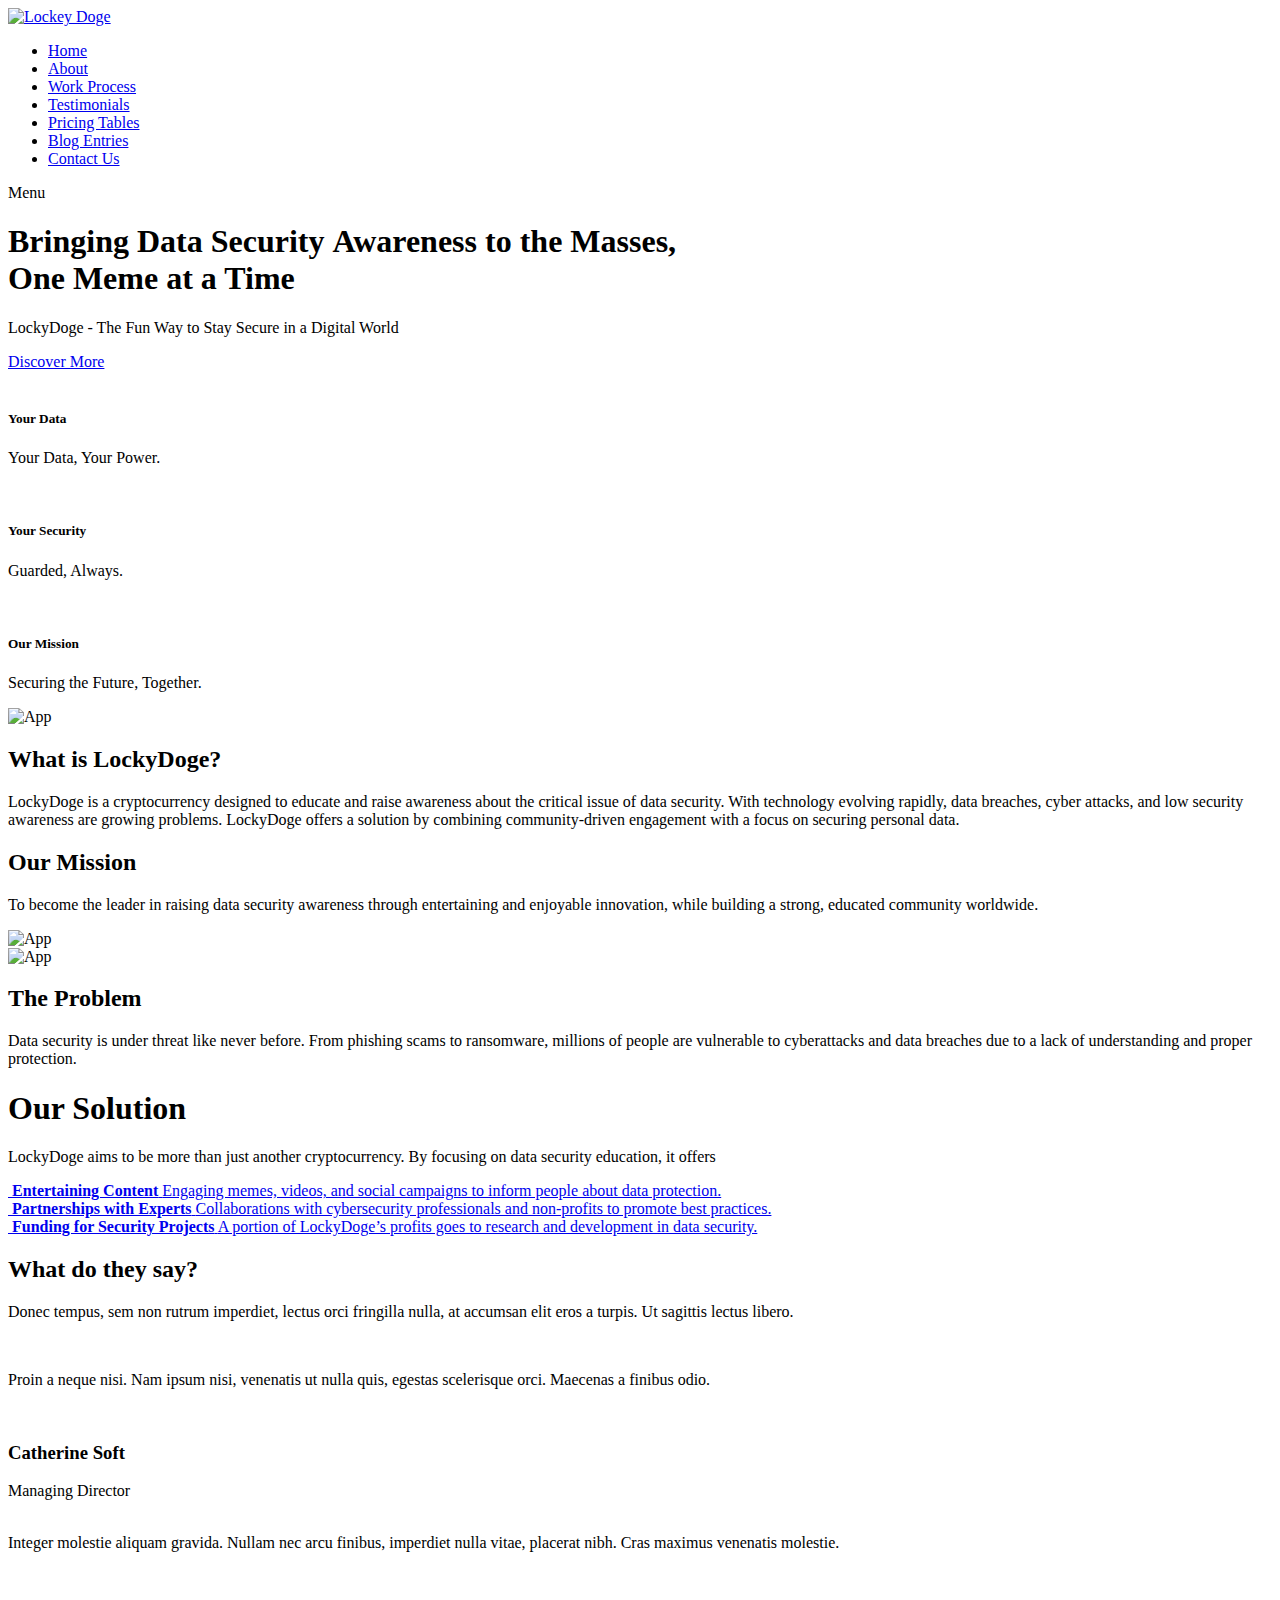
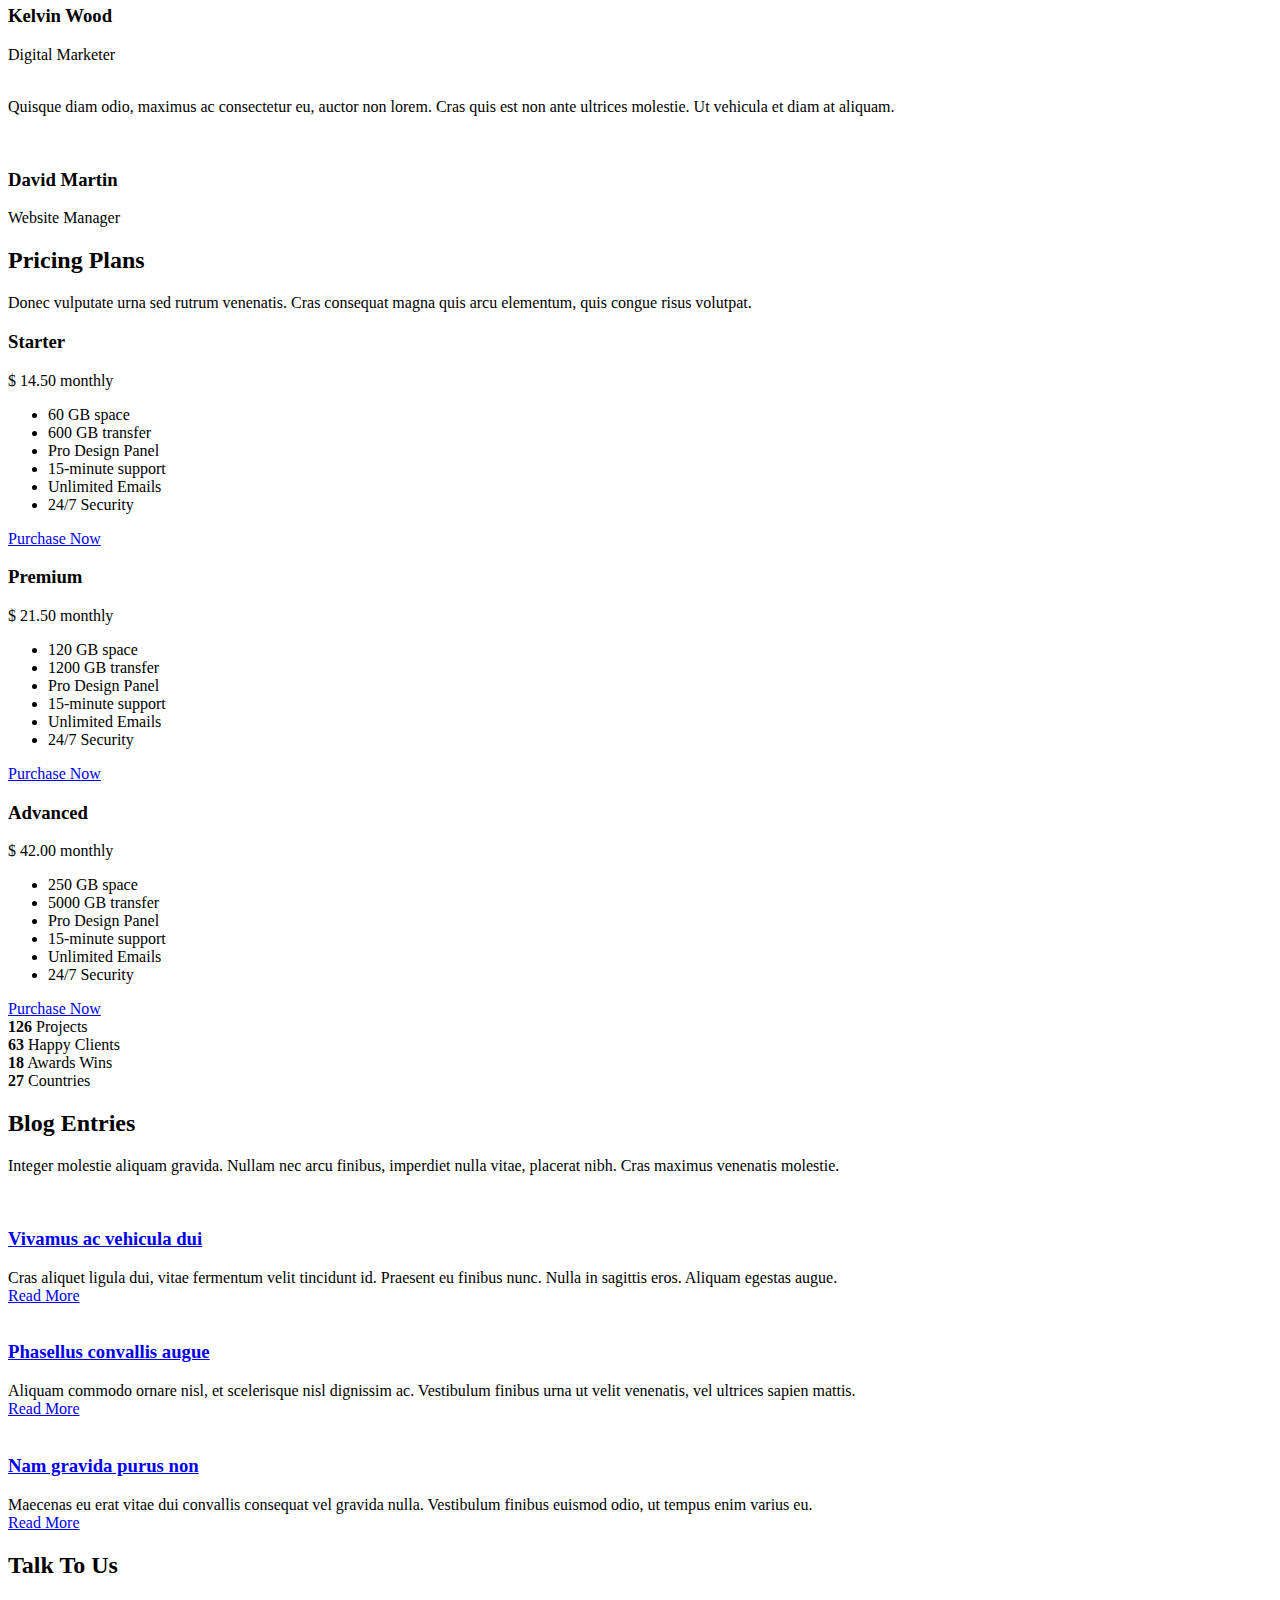
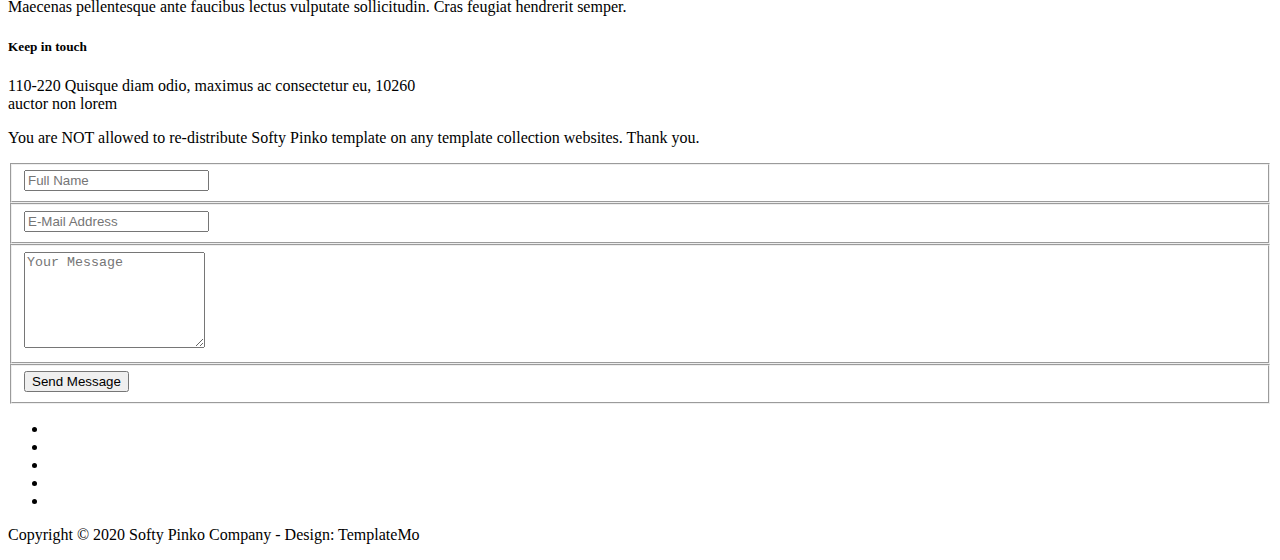
==== index.html @ d962bae2 "our solutions done" ====
<!DOCTYPE html>
<html lang="en">

  <head>

    <meta charset="utf-8">
    <meta name="viewport" content="width=device-width, initial-scale=1, shrink-to-fit=no">
    <meta name="description" content="">
    <meta name="author" content="">
    <link href="https://fonts.googleapis.com/css?family=Raleway:100,300,400,500,700,900" rel="stylesheet">

    <title>Softy Pinko - Bootstrap 4.0 Theme</title>
<!--
SOFTY PINKO
https://templatemo.com/tm-535-softy-pinko
-->

    <!-- Additional CSS Files -->
    <link rel="stylesheet" type="text/css" href="assets/css/bootstrap.min.css">

    <link rel="stylesheet" type="text/css" href="assets/css/font-awesome.css">

    <link rel="stylesheet" href="assets/css/templatemo-softy-pinko.css">

    </head>
    
    <body>
    
    <!-- ***** Preloader Start ***** -->
    <div id="preloader">
        <div class="jumper">
            <div></div>
            <div></div>
            <div></div>
        </div>
    </div>  
    <!-- ***** Preloader End ***** -->
    
    
    <!-- ***** Header Area Start ***** -->
    <header class="header-area header-sticky">
        <div class="container">
            <div class="row">
                <div class="col-12">
                    <nav class="main-nav">
                        <!-- ***** Logo Start ***** -->
                        <a href="#" class="logo">
                            <img src="assets/images/LockyDoge (2).png" alt="Lockey Doge" style="width: 160px; height: 30px; object-fit: cover;"/>
                        </a>
                        <!-- ***** Logo End ***** -->
                        <!-- ***** Menu Start ***** -->
                        <ul class="nav">
                            <li><a href="#welcome" class="active">Home</a></li>
                            <li><a href="#features">About</a></li>
                            <li><a href="#work-process">Work Process</a></li>
                            <li><a href="#testimonials">Testimonials</a></li>
                            <li><a href="#pricing-plans">Pricing Tables</a></li>
                            <li><a href="#blog">Blog Entries</a></li>
                            <li><a href="#contact-us">Contact Us</a></li>
                        </ul>
                        <a class='menu-trigger'>
                            <span>Menu</span>
                        </a>
                        <!-- ***** Menu End ***** -->
                    </nav>
                </div>
            </div>
        </div>
    </header>
    <!-- ***** Header Area End ***** -->

    <!-- ***** Welcome Area Start ***** -->
    <div class="welcome-area" id="welcome">

        <!-- ***** Header Text Start ***** -->
        <div class="header-text">
            <div class="container">
                <div class="row">
                    <div class="offset-xl-3 col-xl-6 offset-lg-2 col-lg-8 col-md-12 col-sm-12">
                        <h1>Bringing Data Security <strong>Awareness to the Masses, </strong><br>One <strong>Meme</strong> at a Time</h1>
                        <p>LockyDoge - The Fun Way to Stay Secure in a Digital World</p>
                        <a href="#features" class="main-button-slider">Discover More</a>
                    </div>
                </div>
            </div>
        </div>
        <!-- ***** Header Text End ***** -->
    </div>
    <!-- ***** Welcome Area End ***** -->

    <!-- ***** Features Small Start ***** -->
    <section class="section home-feature">
        <div class="container">
            <div class="row">
                <div class="col-lg-12">
                    <div class="row">
                        <!-- ***** Features Small Item Start ***** -->
                        <div class="col-lg-4 col-md-6 col-sm-6 col-12" data-scroll-reveal="enter bottom move 50px over 0.6s after 0.2s">
                            <div class="features-small-item">
                                <div class="icon">
                                    <i><img src="assets/images/featured-item-01.png" alt=""></i>
                                </div>
                                <h5 class="features-title">Your Data</h5>
                                <p>Your Data, Your Power.</p>
                            </div>
                        </div>
                        <!-- ***** Features Small Item End ***** -->

                        <!-- ***** Features Small Item Start ***** -->
                        <div class="col-lg-4 col-md-6 col-sm-6 col-12" data-scroll-reveal="enter bottom move 50px over 0.6s after 0.4s">
                            <div class="features-small-item">
                                <div class="icon">
                                    <i><img src="assets/images/featured-item-01.png" alt=""></i>
                                </div>
                                <h5 class="features-title">Your Security</h5>
                                <p>Guarded, Always.</p>
                            </div>
                        </div>
                        <!-- ***** Features Small Item End ***** -->

                        <!-- ***** Features Small Item Start ***** -->
                        <div class="col-lg-4 col-md-6 col-sm-6 col-12" data-scroll-reveal="enter bottom move 50px over 0.6s after 0.6s">
                            <div class="features-small-item">
                                <div class="icon">
                                    <i><img src="assets/images/featured-item-01.png" alt=""></i>
                                </div>
                                <h5 class="features-title">Our Mission</h5>
                                <p>Securing the Future, Together.</p>
                            </div>
                        </div>
                        <!-- ***** Features Small Item End ***** -->
                    </div>
                </div>
            </div>
        </div>
    </section>
    <!-- ***** Features Small End ***** -->

    <!-- ***** Features Big Item Start ***** -->
    <section class="section padding-top-70 padding-bottom-0" id="features">
        <div class="container">
            <div class="row">
                <div class="col-lg-5 col-md-12 col-sm-12 align-self-center" data-scroll-reveal="enter left move 30px over 0.6s after 0.4s">
                    <img src="assets/images/left-image.png" class="rounded img-fluid d-block mx-auto" alt="App">
                </div>
                <div class="col-lg-1"></div>
                <div class="col-lg-6 col-md-12 col-sm-12 align-self-center mobile-top-fix">
                    <div class="left-heading">
                        <h2 class="section-title">What is LockyDoge?</h2>
                    </div>
                    <div class="left-text">
                        <p>LockyDoge is a cryptocurrency designed to educate and raise awareness about the critical issue of data security. With technology evolving rapidly, data breaches, cyber attacks, and low security awareness are growing problems. LockyDoge offers a solution by combining community-driven engagement with a focus on securing personal data.</p>
                    </div>
                </div>
            </div>
            <div class="row">
                <div class="col-lg-12">
                    <div class="hr"></div>
                </div>
            </div>
        </div>
    </section>
    <!-- ***** Features Big Item End ***** -->

    <!-- ***** Features Big Item Start ***** -->
    <section class="section padding-bottom-100">
        <div class="container">
            <div class="row">
                <div class="col-lg-6 col-md-12 col-sm-12 align-self-center mobile-bottom-fix">
                    <div class="left-heading">
                        <h2 class="section-title">Our Mission</h2>
                    </div>
                    <div class="left-text">
                        <p>To become the leader in raising data security awareness through entertaining and enjoyable innovation, while building a strong, educated community worldwide.</p>
                    </div>
                </div>
                <div class="col-lg-1"></div>
                <div class="col-lg-5 col-md-12 col-sm-12 align-self-center mobile-bottom-fix-big" data-scroll-reveal="enter right move 30px over 0.6s after 0.4s">
                    <img src="assets/images/right-image.png" class="rounded img-fluid d-block mx-auto" alt="App">
                </div>
            </div>
        </div>
    </section>
    <!-- ***** Features Big Item End ***** -->

    <!-- ***** Features Big Item Start ***** -->
    <section class="section padding-top-70 padding-bottom-0" id="features">
        <div class="container">
            <div class="row">
                <div class="col-lg-5 col-md-12 col-sm-12 align-self-center" data-scroll-reveal="enter left move 30px over 0.6s after 0.4s">
                    <img src="assets/images/left-image.png" class="rounded img-fluid d-block mx-auto" alt="App">
                </div>
                <div class="col-lg-1"></div>
                <div class="col-lg-6 col-md-12 col-sm-12 align-self-center mobile-top-fix">
                    <div class="left-heading">
                        <h2 class="section-title">The Problem</h2>
                    </div>
                    <div class="left-text">
                        <p>Data security is under threat like never before. From phishing scams to ransomware, millions of people are vulnerable to cyberattacks and data breaches due to a lack of understanding and proper protection.</p>
                    </div>
                </div>
            </div>
            <div class="row">
                <div class="col-lg-12">
                    <div class="hr"></div>
                </div>
            </div>
        </div>
    </section>
    <!-- ***** Features Big Item End ***** -->

    <!-- ***** Home Parallax Start ***** -->
    <section class="mini" id="work-process">
        <div class="mini-content">
            <div class="container">
                <div class="row">
                    <div class="offset-lg-3 col-lg-6">
                        <div class="info">
                            <h1>Our Solution</h1>
                            <p>LockyDoge aims to be more than just another cryptocurrency. By focusing on data security education, it offers</p>
                        </div>
                    </div>
                </div>

                <!-- ***** Mini Box Start ***** -->
                <div class="row justify-content-center">
                    <div class="col-lg-3 col-md-3 col-sm-6 col-6">
                        <a href="#" class="mini-box">
                            <i><img src="assets/images/work-process-item-01.png" alt=""></i>
                            <strong>Entertaining Content</strong>
                            <span>Engaging memes, videos, and social campaigns to inform people about data protection.</span>
                        </a>
                    </div>
                    <div class="col-lg-3 col-md-3 col-sm-6 col-6">
                        <a href="#" class="mini-box">
                            <i><img src="assets/images/work-process-item-01.png" alt=""></i>
                            <strong>Partnerships with Experts</strong>
                            <span>Collaborations with cybersecurity professionals and non-profits to promote best practices.</span>
                        </a>
                    </div>
                    <div class="col-lg-3 col-md-3 col-sm-6 col-6">
                        <a href="#" class="mini-box">
                            <i><img src="assets/images/work-process-item-01.png" alt=""></i>
                            <strong>Funding for Security Projects</strong>
                            <span>A portion of LockyDoge’s profits goes to research and development in data security.</span>
                        </a>
                    </div>
                    <!-- <div class="col-lg-2 col-md-3 col-sm-6 col-6">
                        <a href="#" class="mini-box">
                            <i><img src="assets/images/work-process-item-01.png" alt=""></i>
                            <strong>Revise</strong>
                            <span>Godard pabst prism fam cliche.</span>
                        </a>
                    </div>
                    <div class="col-lg-2 col-md-3 col-sm-6 col-6">
                        <a href="#" class="mini-box">
                            <i><img src="assets/images/work-process-item-01.png" alt=""></i>
                            <strong>Approve</strong>
                            <span>Godard pabst prism fam cliche.</span>
                        </a>
                    </div>
                    <div class="col-lg-2 col-md-3 col-sm-6 col-6">
                        <a href="#" class="mini-box">
                            <i><img src="assets/images/work-process-item-01.png" alt=""></i>
                            <strong>Launch</strong>
                            <span>Godard pabst prism fam cliche.</span>
                        </a>
                    </div> -->
                </div>
                <!-- ***** Mini Box End ***** -->
            </div>
        </div>
    </section>
    <!-- ***** Home Parallax End ***** -->

    <!-- ***** Testimonials Start ***** -->
    <section class="section" id="testimonials">
        <div class="container">
            <!-- ***** Section Title Start ***** -->
            <div class="row">
                <div class="col-lg-12">
                    <div class="center-heading">
                        <h2 class="section-title">What do they say?</h2>
                    </div>
                </div>
                <div class="offset-lg-3 col-lg-6">
                    <div class="center-text">
                        <p>Donec tempus, sem non rutrum imperdiet, lectus orci fringilla nulla, at accumsan elit eros a turpis. Ut sagittis lectus libero.</p>
                    </div>
                </div>
            </div>
            <!-- ***** Section Title End ***** -->

            <div class="row">
                <!-- ***** Testimonials Item Start ***** -->
                <div class="col-lg-4 col-md-6 col-sm-12">
                    <div class="team-item">
                        <div class="team-content">
                            <i><img src="assets/images/testimonial-icon.png" alt=""></i>
                            <p>Proin a neque nisi. Nam ipsum nisi, venenatis ut nulla quis, egestas scelerisque orci. Maecenas a finibus odio.</p>
                            <div class="user-image">
                                <img src="http://placehold.it/60x60" alt="">
                            </div>
                            <div class="team-info">
                                <h3 class="user-name">Catherine Soft</h3>
                                <span>Managing Director</span>
                            </div>
                        </div>
                    </div>
                </div>
                <!-- ***** Testimonials Item End ***** -->
                
                <!-- ***** Testimonials Item Start ***** -->
                <div class="col-lg-4 col-md-6 col-sm-12">
                    <div class="team-item">
                        <div class="team-content">
                            <i><img src="assets/images/testimonial-icon.png" alt=""></i>
                            <p>Integer molestie aliquam gravida. Nullam nec arcu finibus, imperdiet nulla vitae, placerat nibh. Cras maximus venenatis molestie.</p>
                            <div class="user-image">
                                <img src="http://placehold.it/60x60" alt="">
                            </div>
                            <div class="team-info">
                                <h3 class="user-name">Kelvin Wood</h3>
                                <span>Digital Marketer</span>
                            </div>
                        </div>
                    </div>
                </div>
                <!-- ***** Testimonials Item End ***** -->
                
                <!-- ***** Testimonials Item Start ***** -->
                <div class="col-lg-4 col-md-6 col-sm-12">
                    <div class="team-item">
                        <div class="team-content">
                            <i><img src="assets/images/testimonial-icon.png" alt=""></i>
                            <p>Quisque diam odio, maximus ac consectetur eu, auctor non lorem. Cras quis est non ante ultrices molestie. Ut vehicula et diam at aliquam.</p>
                            <div class="user-image">
                                <img src="http://placehold.it/60x60" alt="">
                            </div>
                            <div class="team-info">
                                <h3 class="user-name">David Martin</h3>
                                <span>Website Manager</span>
                            </div>
                        </div>
                    </div>
                </div>
                <!-- ***** Testimonials Item End ***** -->
            </div>
        </div>
    </section>
    <!-- ***** Testimonials End ***** -->

    <!-- ***** Pricing Plans Start ***** -->
    <section class="section colored" id="pricing-plans">
        <div class="container">
            <!-- ***** Section Title Start ***** -->
            <div class="row">
                <div class="col-lg-12">
                    <div class="center-heading">
                        <h2 class="section-title">Pricing Plans</h2>
                    </div>
                </div>
                <div class="offset-lg-3 col-lg-6">
                    <div class="center-text">
                        <p>Donec vulputate urna sed rutrum venenatis. Cras consequat magna quis arcu elementum, quis congue risus volutpat.</p>
                    </div>
                </div>
            </div>
            <!-- ***** Section Title End ***** -->

            <div class="row">
                <!-- ***** Pricing Item Start ***** -->
                <div class="col-lg-4 col-md-6 col-sm-12" data-scroll-reveal="enter bottom move 50px over 0.6s after 0.2s">
                    <div class="pricing-item">
                        <div class="pricing-header">
                            <h3 class="pricing-title">Starter</h3>
                        </div>
                        <div class="pricing-body">
                            <div class="price-wrapper">
                                <span class="currency">$</span>
                                <span class="price">14.50</span>
                                <span class="period">monthly</span>
                            </div>
                            <ul class="list">
                                <li class="active">60 GB space</li>
                                <li class="active">600 GB transfer</li>
                                <li class="active">Pro Design Panel</li>
                                <li>15-minute support</li>
                                <li>Unlimited Emails</li>
                                <li>24/7 Security</li>
                            </ul>
                        </div>
                        <div class="pricing-footer">
                            <a href="#" class="main-button">Purchase Now</a>
                        </div>
                    </div>
                </div>
                <!-- ***** Pricing Item End ***** -->

                <!-- ***** Pricing Item Start ***** -->
                <div class="col-lg-4 col-md-6 col-sm-12" data-scroll-reveal="enter bottom move 50px over 0.6s after 0.4s">
                    <div class="pricing-item active">
                        <div class="pricing-header">
                            <h3 class="pricing-title">Premium</h3>
                        </div>
                        <div class="pricing-body">
                            <div class="price-wrapper">
                                <span class="currency">$</span>
                                <span class="price">21.50</span>
                                <span class="period">monthly</span>
                            </div>
                            <ul class="list">
                                <li class="active">120 GB space</li>
                                <li class="active">1200 GB transfer</li>
                                <li class="active">Pro Design Panel</li>
                                <li class="active">15-minute support</li>
                                <li>Unlimited Emails</li>
                                <li>24/7 Security</li>
                            </ul>
                        </div>
                        <div class="pricing-footer">
                            <a href="#" class="main-button">Purchase Now</a>
                        </div>
                    </div>
                </div>
                <!-- ***** Pricing Item End ***** -->

                <!-- ***** Pricing Item Start ***** -->
                <div class="col-lg-4 col-md-6 col-sm-12" data-scroll-reveal="enter bottom move 50px over 0.6s after 0.6s">
                    <div class="pricing-item">
                        <div class="pricing-header">
                            <h3 class="pricing-title">Advanced</h3>
                        </div>
                        <div class="pricing-body">
                            <div class="price-wrapper">
                                <span class="currency">$</span>
                                <span class="price">42.00</span>
                                <span class="period">monthly</span>
                            </div>
                            <ul class="list">
                                <li class="active">250 GB space</li>
                                <li class="active">5000 GB transfer</li>
                                <li class="active">Pro Design Panel</li>
                                <li class="active">15-minute support</li>
                                <li class="active">Unlimited Emails</li>
                                <li class="active">24/7 Security</li>
                            </ul>
                        </div>
                        <div class="pricing-footer">
                            <a href="#" class="main-button">Purchase Now</a>
                        </div>
                    </div>
                </div>
                <!-- ***** Pricing Item End ***** -->
            </div>
        </div>
    </section>
    <!-- ***** Pricing Plans End ***** -->

    <!-- ***** Counter Parallax Start ***** -->
    <section class="counter">
        <div class="content">
            <div class="container">
                <div class="row">
                    <div class="col-lg-3 col-md-6 col-sm-12">
                        <div class="count-item decoration-bottom">
                            <strong>126</strong>
                            <span>Projects</span>
                        </div>
                    </div>
                    <div class="col-lg-3 col-md-6 col-sm-12">
                        <div class="count-item decoration-top">
                            <strong>63</strong>
                            <span>Happy Clients</span>
                        </div>
                    </div>
                    <div class="col-lg-3 col-md-6 col-sm-12">
                        <div class="count-item decoration-bottom">
                            <strong>18</strong>
                            <span>Awards Wins</span>
                        </div>
                    </div>
                    <div class="col-lg-3 col-md-6 col-sm-12">
                        <div class="count-item">
                            <strong>27</strong>
                            <span>Countries</span>
                        </div>
                    </div>
                </div>
            </div>
        </div>
    </section>
    <!-- ***** Counter Parallax End ***** -->   

    <!-- ***** Blog Start ***** -->
    <section class="section" id="blog">
        <div class="container">
            <!-- ***** Section Title Start ***** -->
            <div class="row">
                <div class="col-lg-12">
                    <div class="center-heading">
                        <h2 class="section-title">Blog Entries</h2>
                    </div>
                </div>
                <div class="offset-lg-3 col-lg-6">
                    <div class="center-text">
                        <p>Integer molestie aliquam gravida. Nullam nec arcu finibus, imperdiet nulla vitae, placerat nibh. Cras maximus venenatis molestie.</p>
                    </div>
                </div>
            </div>
            <!-- ***** Section Title End ***** -->

            <div class="row">
                <div class="col-lg-4 col-md-6 col-sm-12">
                    <div class="blog-post-thumb">
                        <div class="img">
                            <img src="assets/images/blog-item-01.png" alt="">
                        </div>
                        <div class="blog-content">
                            <h3>
                                <a href="#">Vivamus ac vehicula dui</a>
                            </h3>
                            <div class="text">
                               Cras aliquet ligula dui, vitae fermentum velit tincidunt id. Praesent eu finibus nunc. Nulla in sagittis eros. Aliquam egestas augue.
                            </div>
                            <a href="#" class="main-button">Read More</a>
                        </div>
                    </div>
                </div>
                <div class="col-lg-4 col-md-6 col-sm-12">
                    <div class="blog-post-thumb">
                        <div class="img">
                            <img src="assets/images/blog-item-02.png" alt="">
                        </div>
                        <div class="blog-content">
                            <h3>
                                <a href="#">Phasellus convallis augue</a>
                            </h3>
                            <div class="text">
                                Aliquam commodo ornare nisl, et scelerisque nisl dignissim ac. Vestibulum finibus urna ut velit venenatis, vel ultrices sapien mattis.
                            </div>
                            <a href="#" class="main-button">Read More</a>
                        </div>
                    </div>
                </div>
                <div class="col-lg-4 col-md-6 col-sm-12">
                    <div class="blog-post-thumb">
                        <div class="img">
                            <img src="assets/images/blog-item-03.png" alt="">
                        </div>
                        <div class="blog-content">
                            <h3>
                                <a href="#">Nam gravida purus non</a>
                            </h3>
                            <div class="text">
                                Maecenas eu erat vitae dui convallis consequat vel gravida nulla. Vestibulum finibus euismod odio, ut tempus enim varius eu.
                            </div>
                            <a href="#" class="main-button">Read More</a>
                        </div>
                    </div>
                </div>
            </div>
        </div>
    </section>
    <!-- ***** Blog End ***** -->

    <!-- ***** Contact Us Start ***** -->
    <section class="section colored" id="contact-us">
        <div class="container">
            <!-- ***** Section Title Start ***** -->
            <div class="row">
                <div class="col-lg-12">
                    <div class="center-heading">
                        <h2 class="section-title">Talk To Us</h2>
                    </div>
                </div>
                <div class="offset-lg-3 col-lg-6">
                    <div class="center-text">
                        <p>Maecenas pellentesque ante faucibus lectus vulputate sollicitudin. Cras feugiat hendrerit semper.</p>
                    </div>
                </div>
            </div>
            <!-- ***** Section Title End ***** -->

            <div class="row">
                <!-- ***** Contact Text Start ***** -->
                <div class="col-lg-4 col-md-6 col-sm-12">
                    <h5 class="margin-bottom-30">Keep in touch</h5>
                    <div class="contact-text">
                        <p>110-220 Quisque diam odio, maximus ac consectetur eu, 10260
                        <br>auctor non lorem</p>
                        <p>You are NOT allowed to re-distribute Softy Pinko template on any template collection websites. Thank you.</p>
                    </div>
                </div>
                <!-- ***** Contact Text End ***** -->

                <!-- ***** Contact Form Start ***** -->
                <div class="col-lg-8 col-md-6 col-sm-12">
                    <div class="contact-form">
                        <form id="contact" action="" method="get">
                          <div class="row">
                            <div class="col-lg-6 col-md-12 col-sm-12">
                              <fieldset>
                                <input name="name" type="text" class="form-control" id="name" placeholder="Full Name" required="">
                              </fieldset>
                            </div>
                            <div class="col-lg-6 col-md-12 col-sm-12">
                              <fieldset>
                                <input name="email" type="email" class="form-control" id="email" placeholder="E-Mail Address" required="">
                              </fieldset>
                            </div>
                            <div class="col-lg-12">
                              <fieldset>
                                <textarea name="message" rows="6" class="form-control" id="message" placeholder="Your Message" required=""></textarea>
                              </fieldset>
                            </div>
                            <div class="col-lg-12">
                              <fieldset>
                                <button type="submit" id="form-submit" class="main-button">Send Message</button>
                              </fieldset>
                            </div>
                          </div>
                        </form>
                    </div>
                </div>
                <!-- ***** Contact Form End ***** -->
            </div>
        </div>
    </section>
    <!-- ***** Contact Us End ***** -->
    
    <!-- ***** Footer Start ***** -->
    <footer>
        <div class="container">
            <div class="row">
                <div class="col-lg-12 col-md-12 col-sm-12">
                    <ul class="social">
                        <li><a href="#"><i class="fa fa-facebook"></i></a></li>
                        <li><a href="#"><i class="fa fa-twitter"></i></a></li>
                        <li><a href="#"><i class="fa fa-linkedin"></i></a></li>
                        <li><a href="#"><i class="fa fa-rss"></i></a></li>
                        <li><a href="#"><i class="fa fa-dribbble"></i></a></li>
                    </ul>
                </div>
            </div>
            <div class="row">
                <div class="col-lg-12">
                    <p class="copyright">Copyright &copy; 2020 Softy Pinko Company - Design: TemplateMo</p>
                </div>
            </div>
        </div>
    </footer>
    
    <!-- jQuery -->
    <script src="assets/js/jquery-2.1.0.min.js"></script>

    <!-- Bootstrap -->
    <script src="assets/js/popper.js"></script>
    <script src="assets/js/bootstrap.min.js"></script>

    <!-- Plugins -->
    <script src="assets/js/scrollreveal.min.js"></script>
    <script src="assets/js/waypoints.min.js"></script>
    <script src="assets/js/jquery.counterup.min.js"></script>
    <script src="assets/js/imgfix.min.js"></script> 
    
    <!-- Global Init -->
    <script src="assets/js/custom.js"></script>

  </body>
</html>
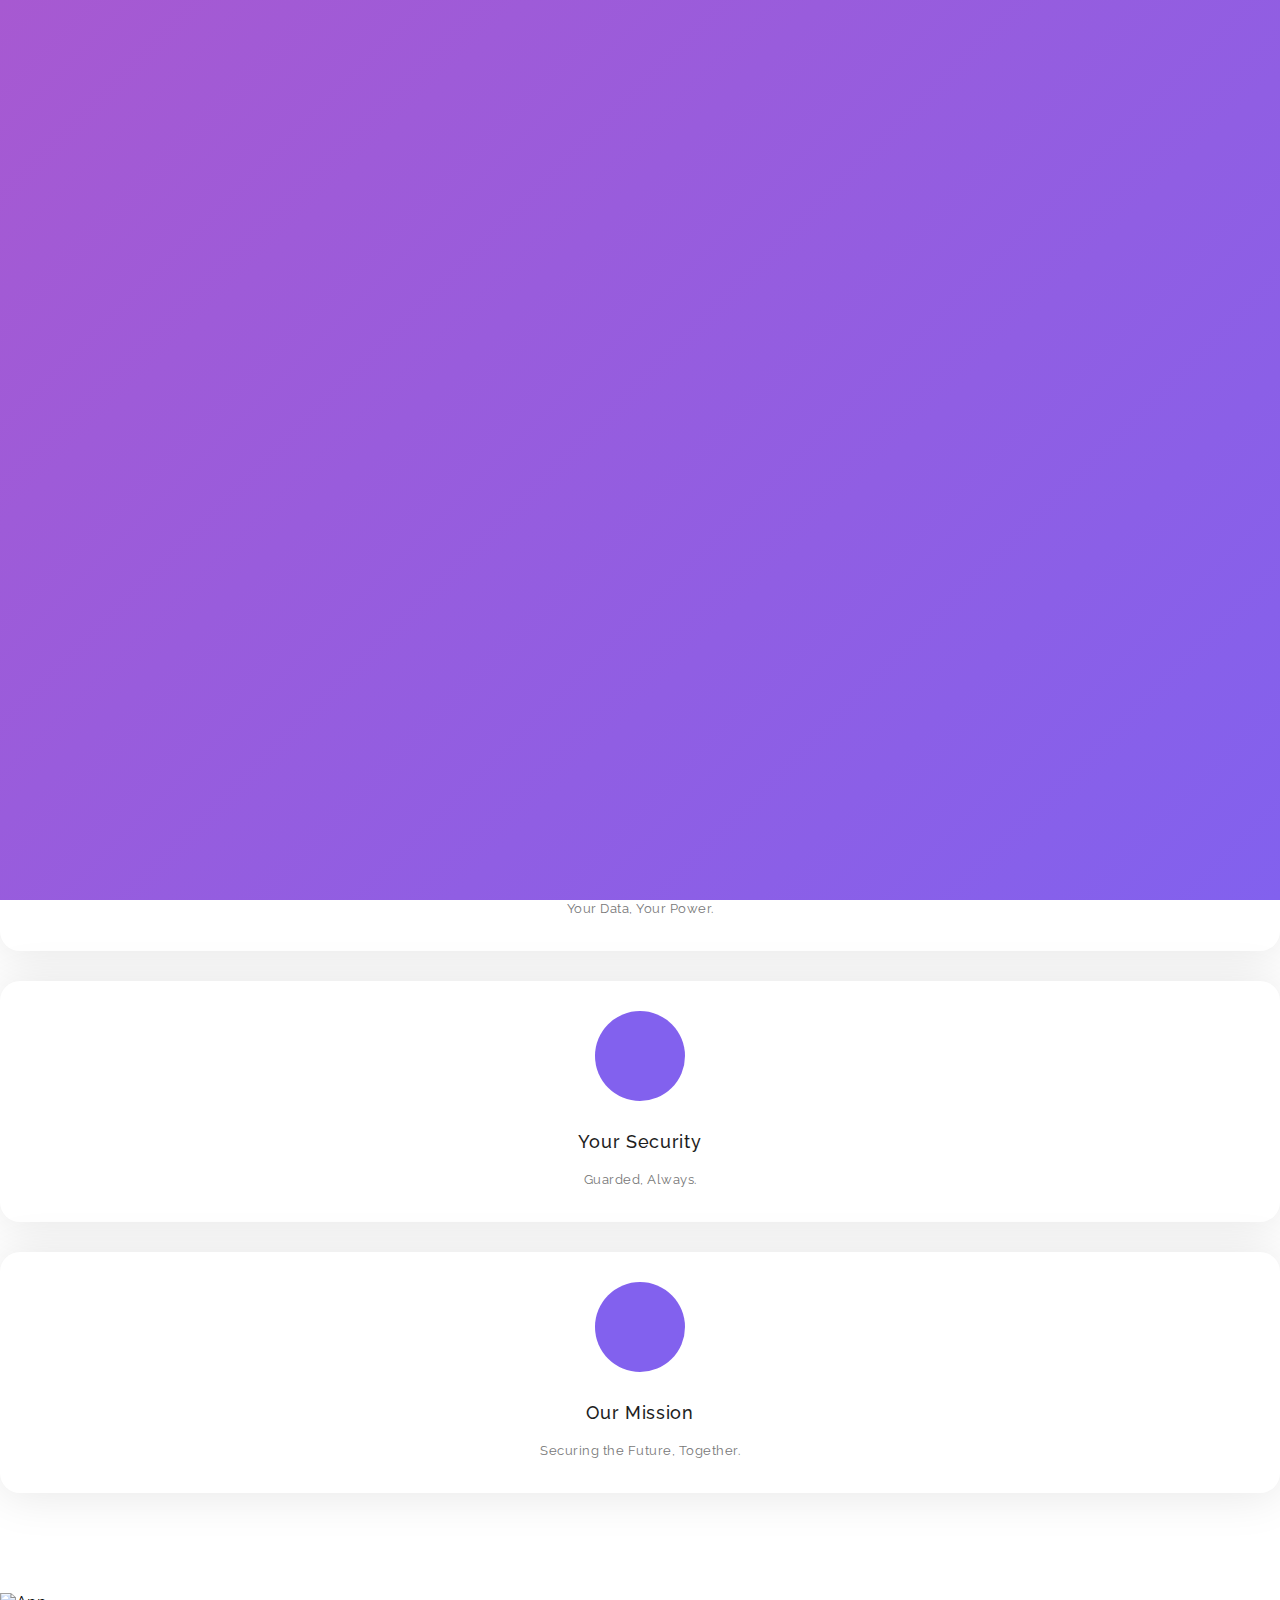
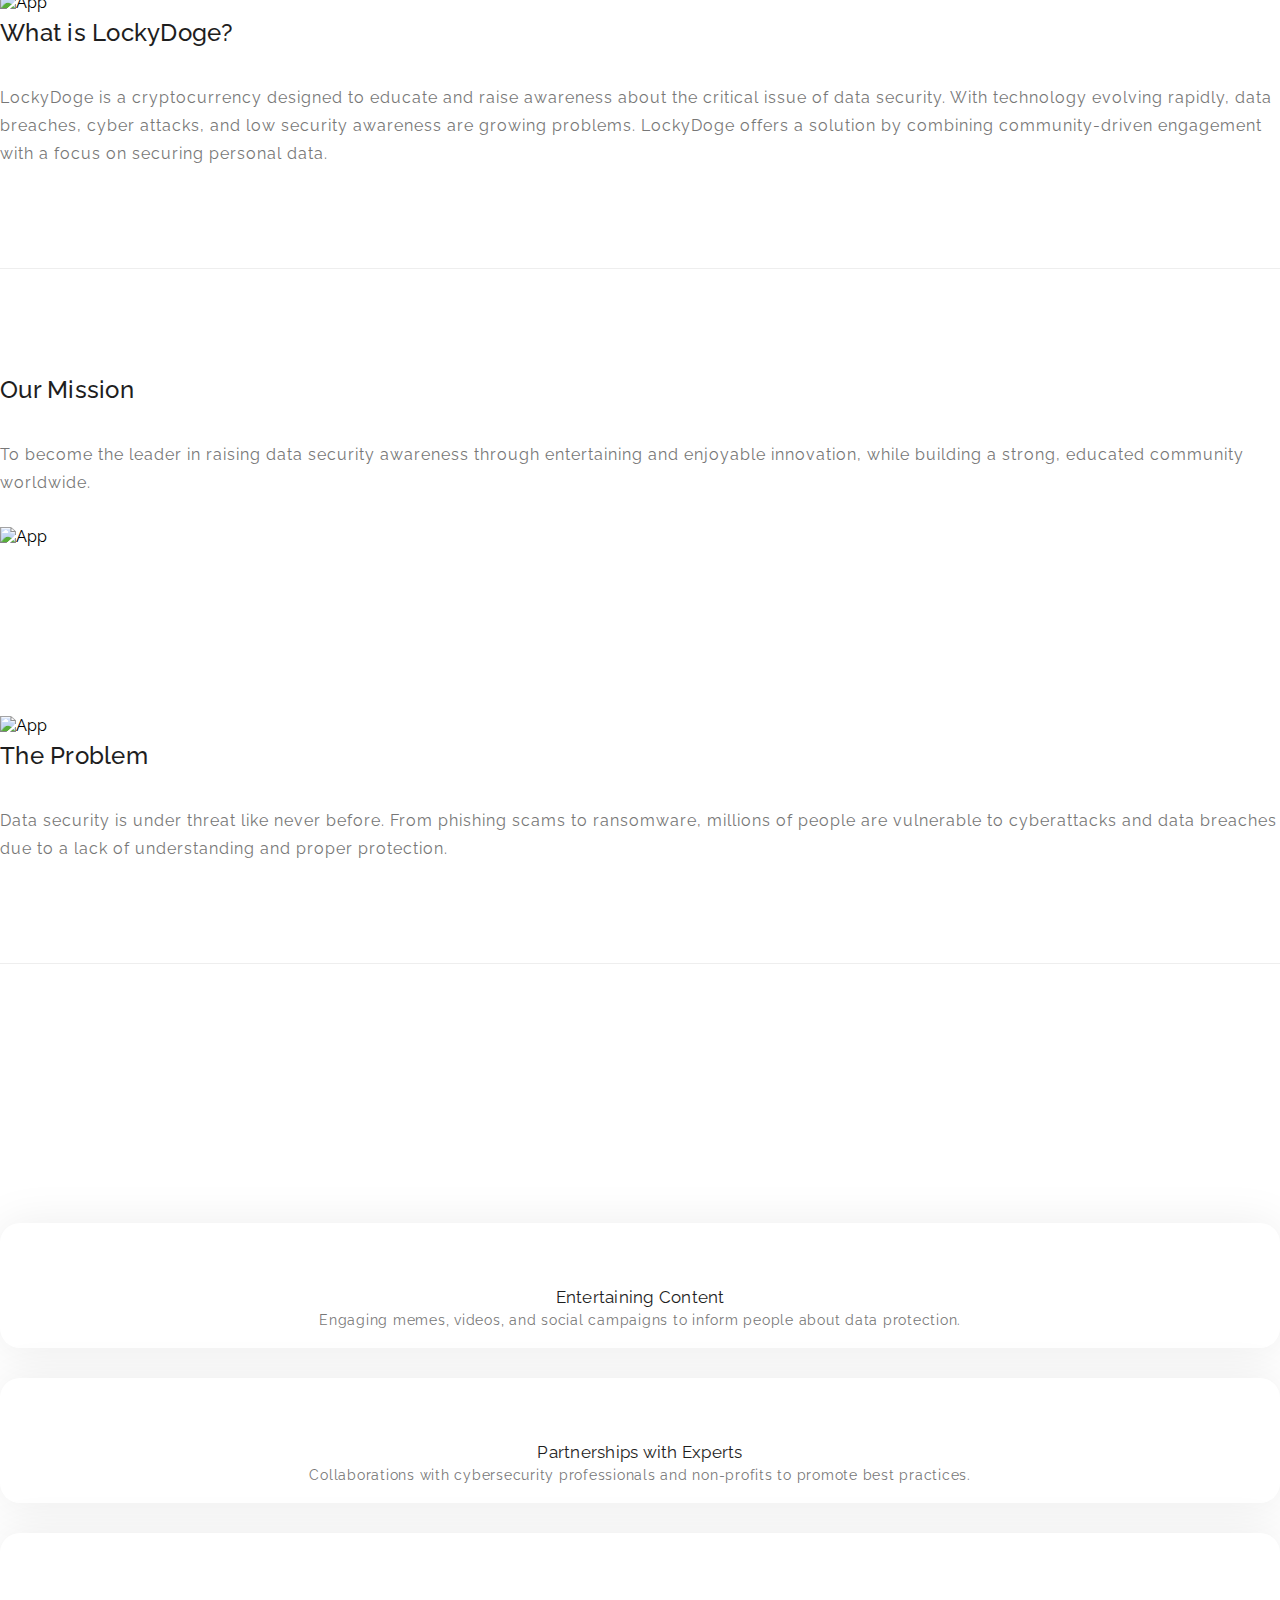
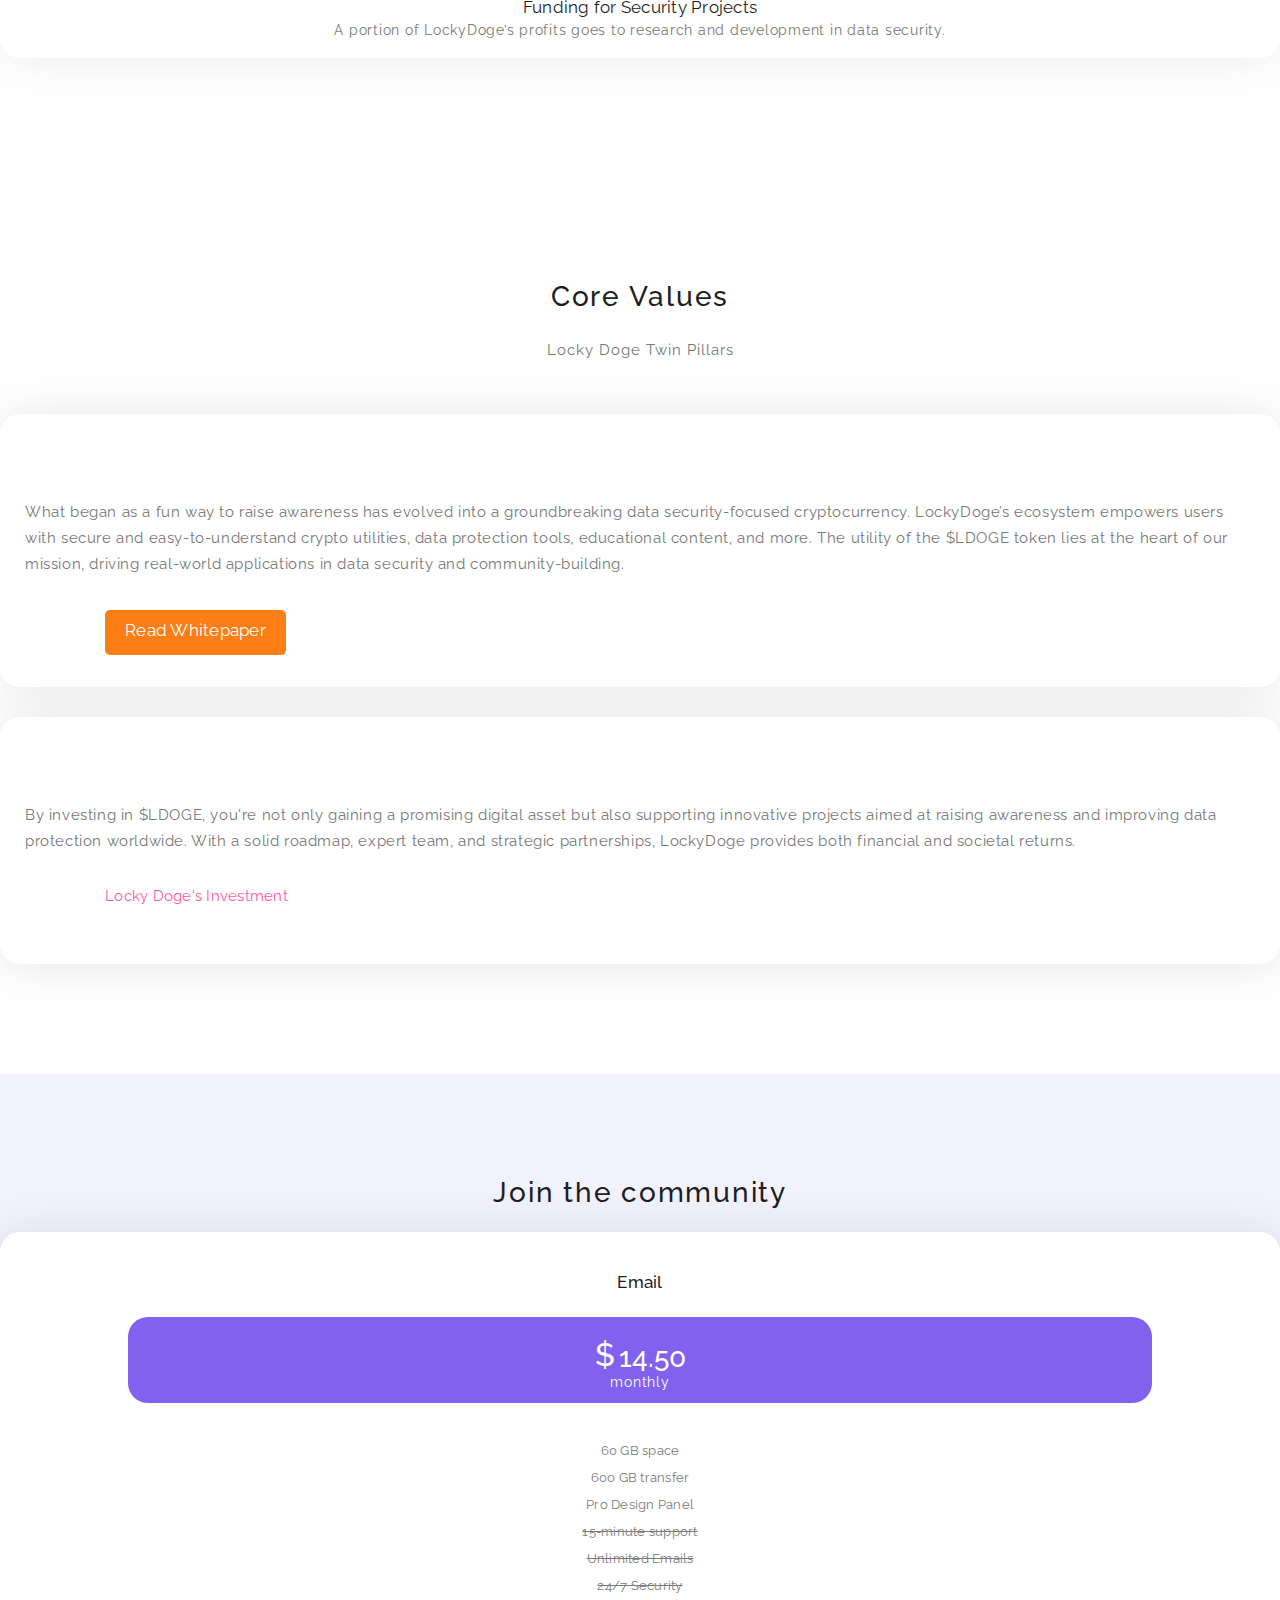
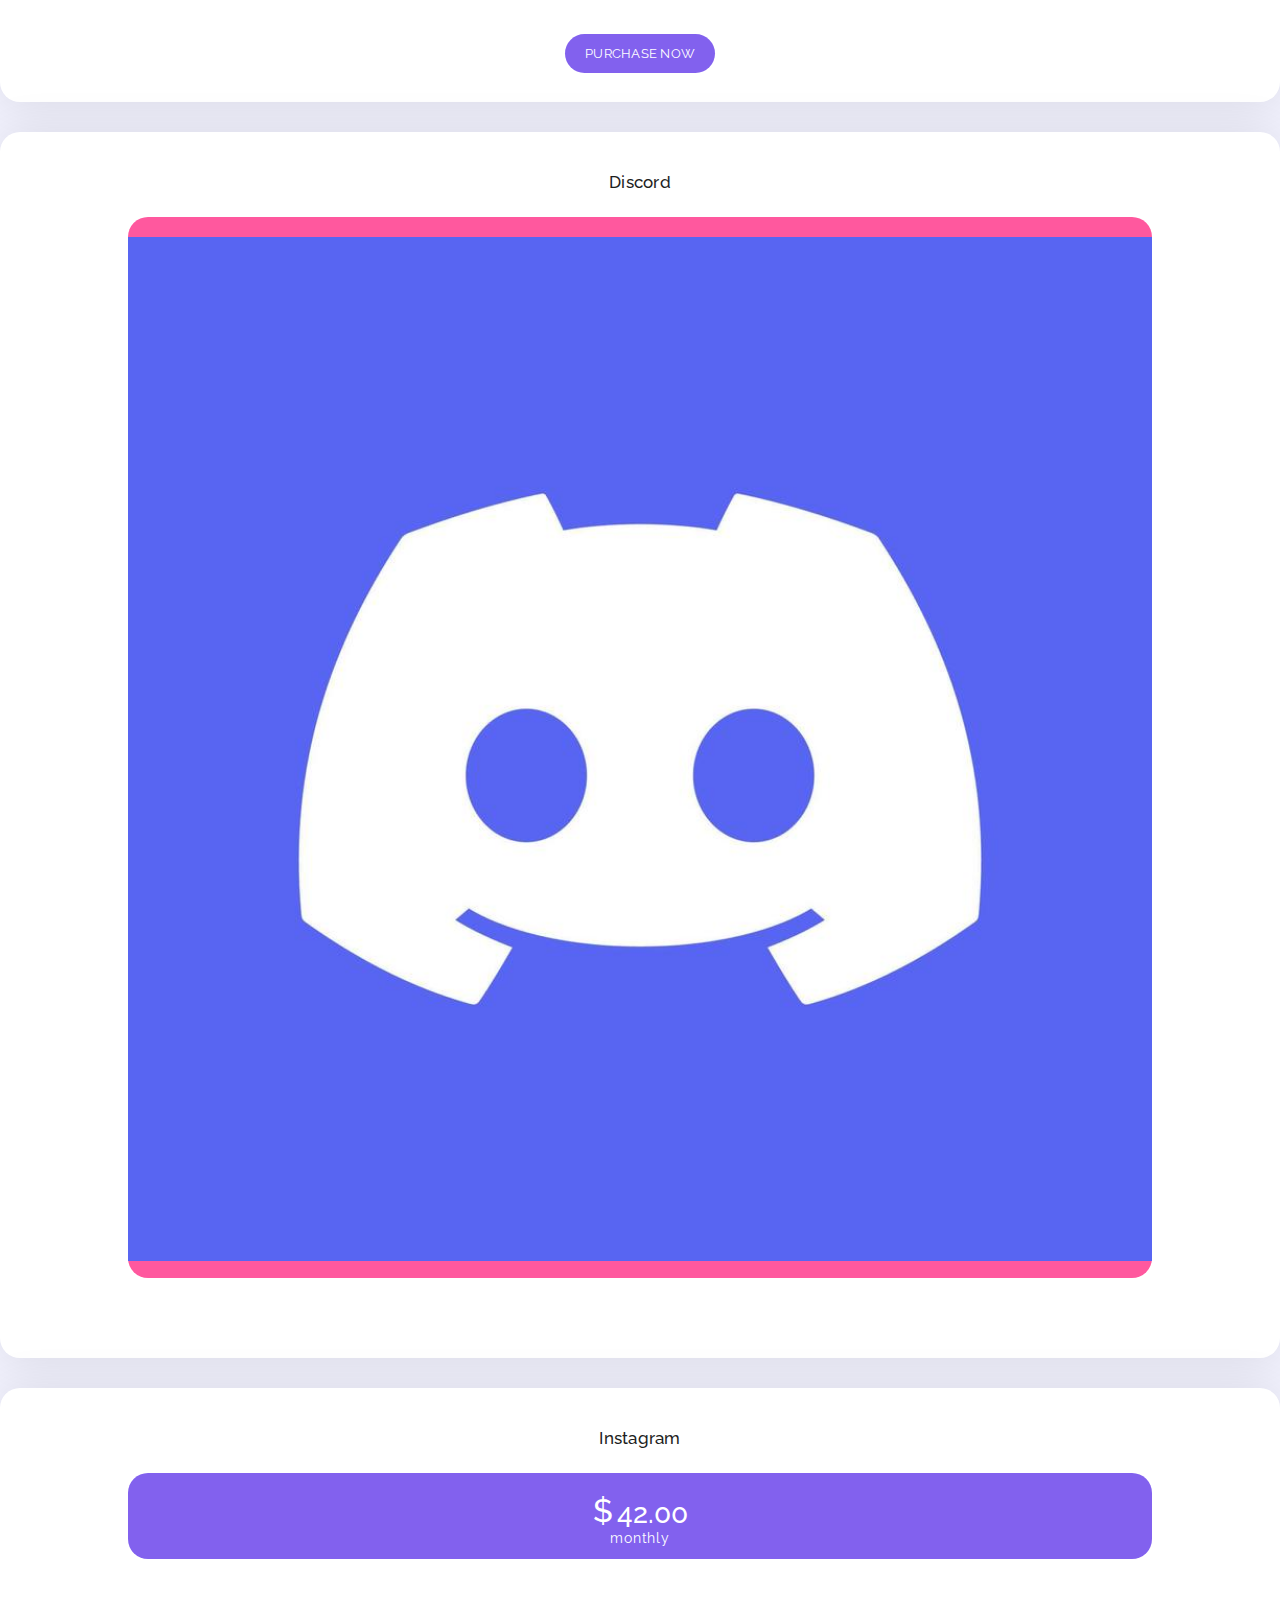
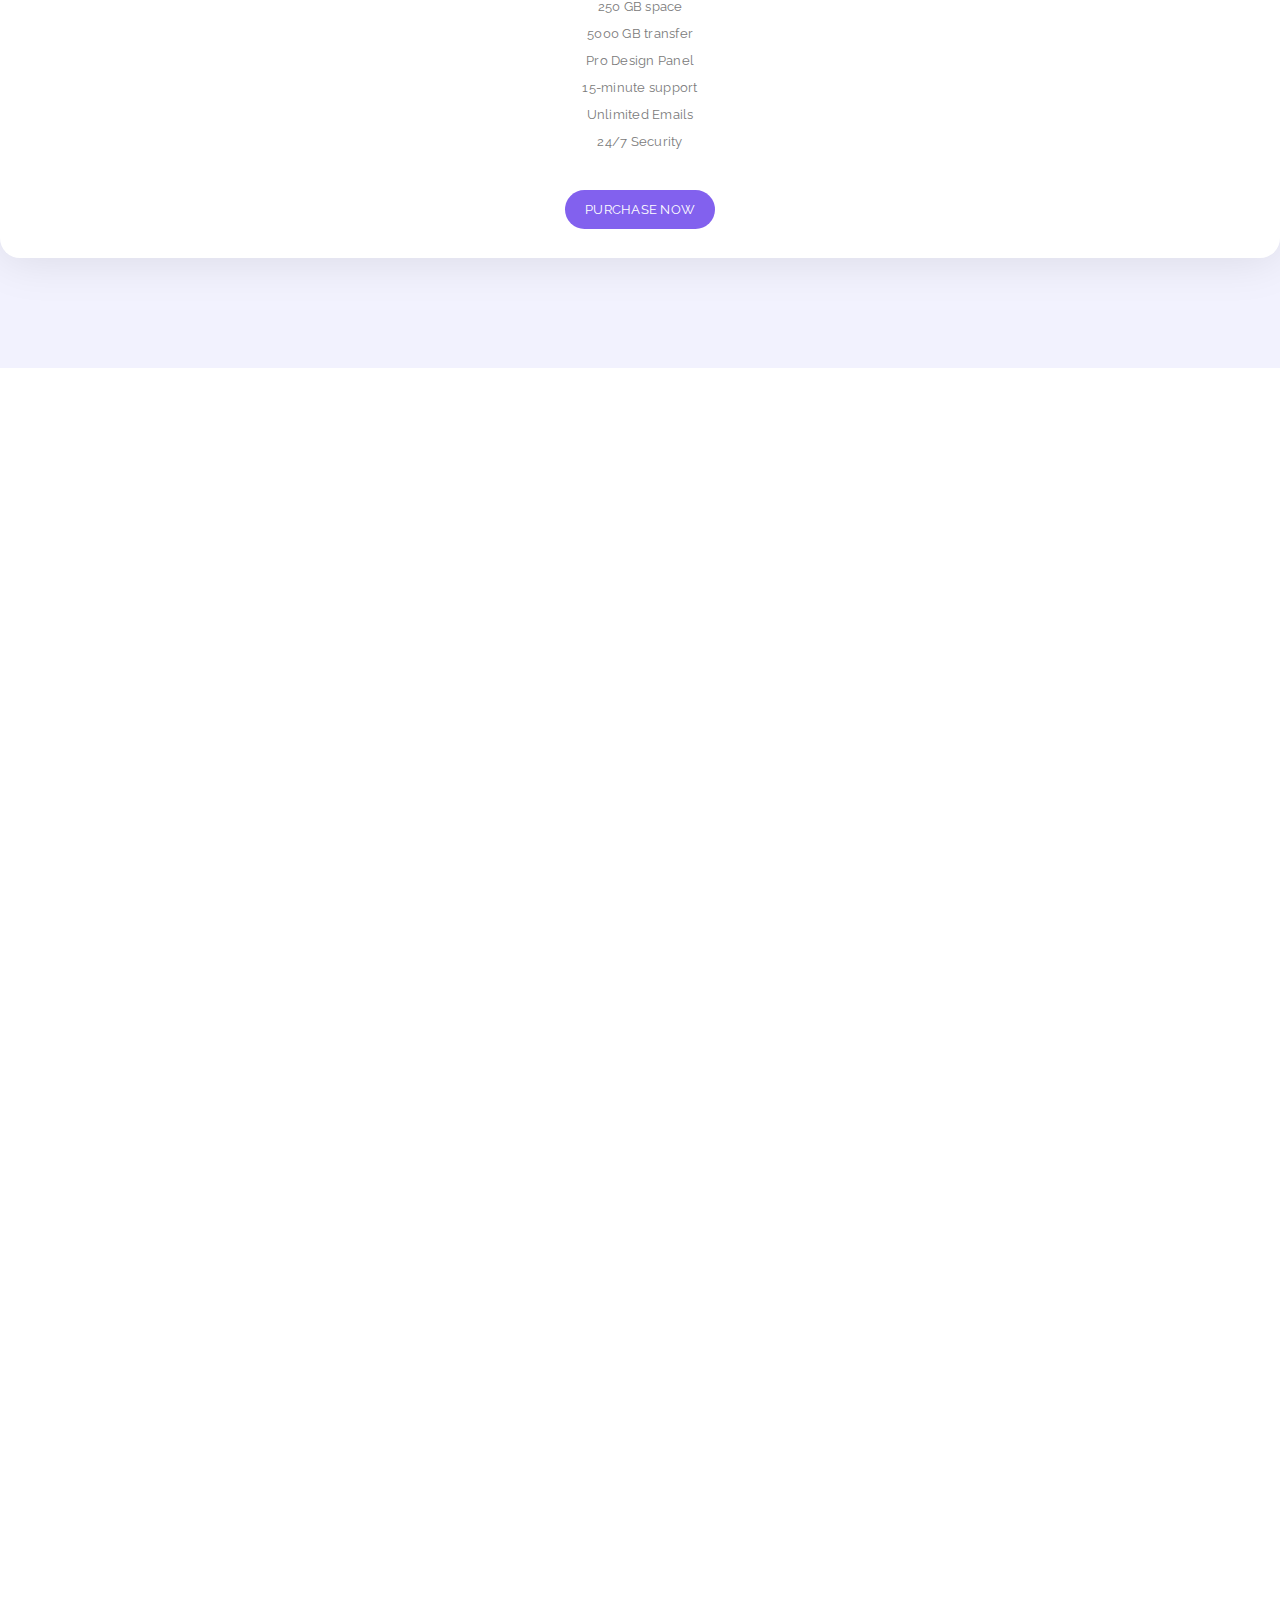
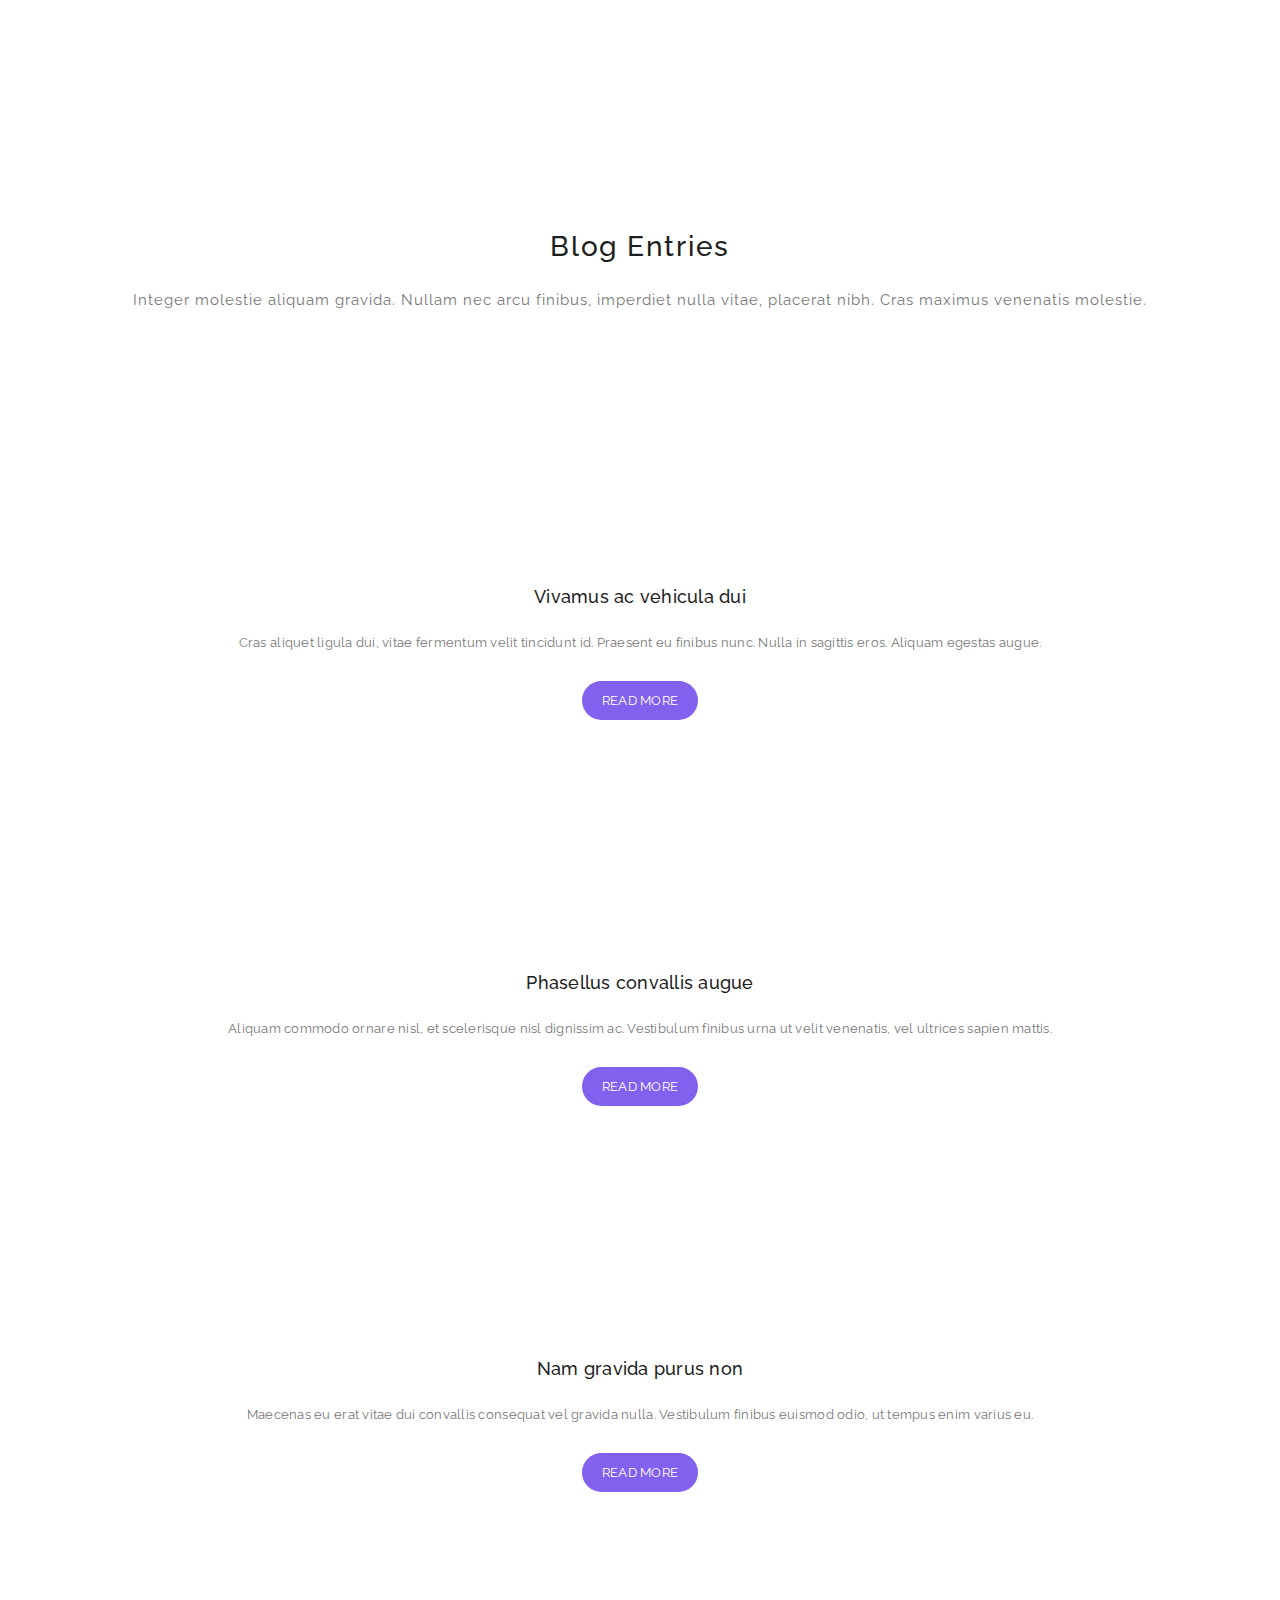
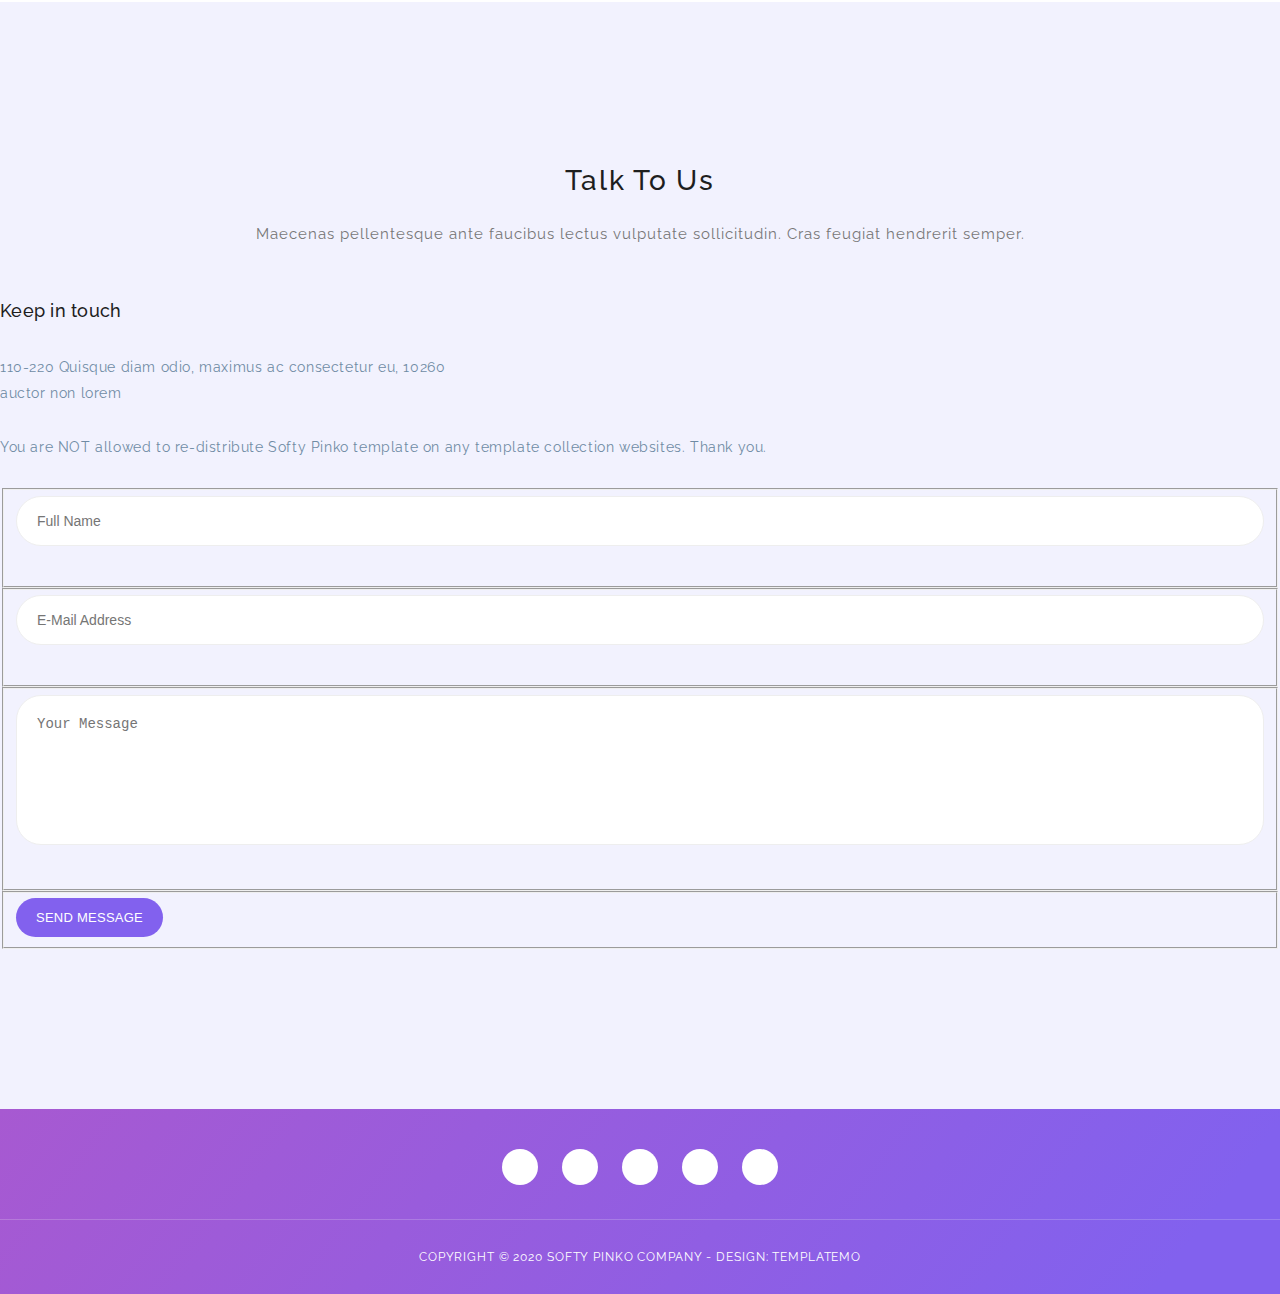
==== commit f72d361a: "alot of stuff" ====
--- a/index.html
+++ b/index.html
@@ -21,6 +21,35 @@
     <link rel="stylesheet" type="text/css" href="assets/css/font-awesome.css">
 
     <link rel="stylesheet" href="assets/css/templatemo-softy-pinko.css">
+
+    <style>
+
+    .btn {
+    display: inline-block;
+    background-color: #fd7e14;
+    color: white;
+    padding: 10px 20px;
+    text-align: center;
+    text-decoration: none;
+    border-radius: 5px;
+    font-weight: bold;
+    transition: background-color 0.3s ease;
+    }
+
+    .btn:hover {
+        background-color: #d56000; /* Darker shade on hover */
+    }
+
+    .user-name {
+        margin: 0;
+        font-size: 18px;
+        color: white; /* Set the text color to white */
+    }
+
+
+    
+
+    </style>
 
     </head>
     
@@ -45,7 +74,7 @@
                     <nav class="main-nav">
                         <!-- ***** Logo Start ***** -->
                         <a href="#" class="logo">
-                            <img src="assets/images/LockyDoge (2).png" alt="Lockey Doge" style="width: 160px; height: 30px; object-fit: cover;"/>
+                            <img src="assets/images/locky doge transparant.png" alt="Lockey Doge" style="width: 210px; height: 30px; object-fit: cover;"/>
                         </a>
                         <!-- ***** Logo End ***** -->
                         <!-- ***** Menu Start ***** -->
@@ -223,23 +252,23 @@
                 </div>
 
                 <!-- ***** Mini Box Start ***** -->
-                <div class="row justify-content-center">
+                <div class="row justify-content-center align-items-stretch">
                     <div class="col-lg-3 col-md-3 col-sm-6 col-6">
-                        <a href="#" class="mini-box">
+                        <a href="#" class="mini-box h-100">
                             <i><img src="assets/images/work-process-item-01.png" alt=""></i>
                             <strong>Entertaining Content</strong>
                             <span>Engaging memes, videos, and social campaigns to inform people about data protection.</span>
                         </a>
                     </div>
                     <div class="col-lg-3 col-md-3 col-sm-6 col-6">
-                        <a href="#" class="mini-box">
+                        <a href="#" class="mini-box h-100">
                             <i><img src="assets/images/work-process-item-01.png" alt=""></i>
                             <strong>Partnerships with Experts</strong>
                             <span>Collaborations with cybersecurity professionals and non-profits to promote best practices.</span>
                         </a>
                     </div>
                     <div class="col-lg-3 col-md-3 col-sm-6 col-6">
-                        <a href="#" class="mini-box">
+                        <a href="#" class="mini-box h-100">
                             <i><img src="assets/images/work-process-item-01.png" alt=""></i>
                             <strong>Funding for Security Projects</strong>
                             <span>A portion of LockyDoge’s profits goes to research and development in data security.</span>
@@ -280,30 +309,33 @@
             <div class="row">
                 <div class="col-lg-12">
                     <div class="center-heading">
-                        <h2 class="section-title">What do they say?</h2>
+                        <h2 class="section-title">Core Values</h2>
                     </div>
                 </div>
                 <div class="offset-lg-3 col-lg-6">
                     <div class="center-text">
-                        <p>Donec tempus, sem non rutrum imperdiet, lectus orci fringilla nulla, at accumsan elit eros a turpis. Ut sagittis lectus libero.</p>
+                        <p>Locky Doge Twin Pillars</p>
                     </div>
                 </div>
             </div>
             <!-- ***** Section Title End ***** -->
 
-            <div class="row">
+            <div class="row d-flex justify-content-center align-items-stretch">
                 <!-- ***** Testimonials Item Start ***** -->
                 <div class="col-lg-4 col-md-6 col-sm-12">
-                    <div class="team-item">
+                    <div class="team-item h-100">
                         <div class="team-content">
                             <i><img src="assets/images/testimonial-icon.png" alt=""></i>
-                            <p>Proin a neque nisi. Nam ipsum nisi, venenatis ut nulla quis, egestas scelerisque orci. Maecenas a finibus odio.</p>
+                            <p>What began as a fun way to raise awareness has evolved into a groundbreaking data security-focused cryptocurrency. LockyDoge’s ecosystem empowers users with secure and easy-to-understand crypto utilities, data protection tools, educational content, and more.
+                               The utility of the $LDOGE token lies at the heart of our mission, driving real-world applications in data security and community-building.</p>
                             <div class="user-image">
                                 <img src="http://placehold.it/60x60" alt="">
                             </div>
                             <div class="team-info">
-                                <h3 class="user-name">Catherine Soft</h3>
-                                <span>Managing Director</span>
+                                <a href="https://rangga-rijasa.gitbook.io/lockeydoge" target="_blank" class="btn">
+                                    <h3 class="user-name">Read Whitepaper</h3>
+                                </a>
+                                <!-- <span>Managing Director</span> -->
                             </div>
                         </div>
                     </div>
@@ -312,16 +344,16 @@
                 
                 <!-- ***** Testimonials Item Start ***** -->
                 <div class="col-lg-4 col-md-6 col-sm-12">
-                    <div class="team-item">
+                    <div class="team-item h-100">
                         <div class="team-content">
                             <i><img src="assets/images/testimonial-icon.png" alt=""></i>
-                            <p>Integer molestie aliquam gravida. Nullam nec arcu finibus, imperdiet nulla vitae, placerat nibh. Cras maximus venenatis molestie.</p>
+                            <p>By investing in $LDOGE, you're not only gaining a promising digital asset but also supporting innovative projects aimed at raising awareness and improving data protection worldwide. With a solid roadmap, expert team, and strategic partnerships, LockyDoge provides both financial and societal returns.</p>
                             <div class="user-image">
                                 <img src="http://placehold.it/60x60" alt="">
                             </div>
                             <div class="team-info">
-                                <h3 class="user-name">Kelvin Wood</h3>
-                                <span>Digital Marketer</span>
+                                <!-- <h3 class="user-name">Kelvin Wood</h3> -->
+                                <span>Locky Doge's Investment</span>
                             </div>
                         </div>
                     </div>
@@ -329,7 +361,7 @@
                 <!-- ***** Testimonials Item End ***** -->
                 
                 <!-- ***** Testimonials Item Start ***** -->
-                <div class="col-lg-4 col-md-6 col-sm-12">
+                <!-- <div class="col-lg-4 col-md-6 col-sm-12">
                     <div class="team-item">
                         <div class="team-content">
                             <i><img src="assets/images/testimonial-icon.png" alt=""></i>
@@ -343,7 +375,7 @@
                             </div>
                         </div>
                     </div>
-                </div>
+                </div> -->
                 <!-- ***** Testimonials Item End ***** -->
             </div>
         </div>
@@ -357,14 +389,14 @@
             <div class="row">
                 <div class="col-lg-12">
                     <div class="center-heading">
-                        <h2 class="section-title">Pricing Plans</h2>
-                    </div>
-                </div>
-                <div class="offset-lg-3 col-lg-6">
+                        <h2 class="section-title">Join the community</h2>
+                    </div>
+                </div>
+                <!-- <div class="offset-lg-3 col-lg-6">
                     <div class="center-text">
                         <p>Donec vulputate urna sed rutrum venenatis. Cras consequat magna quis arcu elementum, quis congue risus volutpat.</p>
                     </div>
-                </div>
+                </div> -->
             </div>
             <!-- ***** Section Title End ***** -->
 
@@ -373,7 +405,7 @@
                 <div class="col-lg-4 col-md-6 col-sm-12" data-scroll-reveal="enter bottom move 50px over 0.6s after 0.2s">
                     <div class="pricing-item">
                         <div class="pricing-header">
-                            <h3 class="pricing-title">Starter</h3>
+                            <h3 class="pricing-title">Email</h3>
                         </div>
                         <div class="pricing-body">
                             <div class="price-wrapper">
@@ -401,27 +433,34 @@
                 <div class="col-lg-4 col-md-6 col-sm-12" data-scroll-reveal="enter bottom move 50px over 0.6s after 0.4s">
                     <div class="pricing-item active">
                         <div class="pricing-header">
-                            <h3 class="pricing-title">Premium</h3>
+                            <h3 class="pricing-title">Discord</h3>
                         </div>
                         <div class="pricing-body">
                             <div class="price-wrapper">
-                                <span class="currency">$</span>
+                                <a href="https://discord.com/" target="_blank">
+                                    <img src="assets/images/discord-logo-icon-editorial-free-vector.jpg" alt="Description of the image" style="width: 100%; height: auto;" />
+                                </a>
+                                <!-- Uncomment and modify the following if needed -->
+                                <!-- <span class="currency">$</span>
                                 <span class="price">21.50</span>
-                                <span class="period">monthly</span>
-                            </div>
-                            <ul class="list">
+                                <span class="period">monthly</span> -->
+                            </div>
+                            <!-- Uncomment and modify the following if needed -->
+                            <!-- <ul class="list">
                                 <li class="active">120 GB space</li>
                                 <li class="active">1200 GB transfer</li>
                                 <li class="active">Pro Design Panel</li>
                                 <li class="active">15-minute support</li>
                                 <li>Unlimited Emails</li>
                                 <li>24/7 Security</li>
-                            </ul>
-                        </div>
-                        <div class="pricing-footer">
+                            </ul> -->
+                        </div>
+                        <!-- Uncomment and modify the following if needed -->
+                        <!-- <div class="pricing-footer">
                             <a href="#" class="main-button">Purchase Now</a>
-                        </div>
-                    </div>
+                        </div> -->
+                    </div>
+                    
                 </div>
                 <!-- ***** Pricing Item End ***** -->
 
@@ -429,7 +468,7 @@
                 <div class="col-lg-4 col-md-6 col-sm-12" data-scroll-reveal="enter bottom move 50px over 0.6s after 0.6s">
                     <div class="pricing-item">
                         <div class="pricing-header">
-                            <h3 class="pricing-title">Advanced</h3>
+                            <h3 class="pricing-title">Instagram</h3>
                         </div>
                         <div class="pricing-body">
                             <div class="price-wrapper">
@@ -464,26 +503,26 @@
                 <div class="row">
                     <div class="col-lg-3 col-md-6 col-sm-12">
                         <div class="count-item decoration-bottom">
-                            <strong>126</strong>
-                            <span>Projects</span>
+                            <strong>1</strong>
+                            <span>Total Supply [Trillion]</span>
                         </div>
                     </div>
                     <div class="col-lg-3 col-md-6 col-sm-12">
                         <div class="count-item decoration-top">
-                            <strong>63</strong>
-                            <span>Happy Clients</span>
+                            <strong>50</strong>
+                            <span>Staking [Billion]</span>
                         </div>
                     </div>
                     <div class="col-lg-3 col-md-6 col-sm-12">
                         <div class="count-item decoration-bottom">
-                            <strong>18</strong>
-                            <span>Awards Wins</span>
+                            <strong>50</strong>
+                            <span>Pre-sale [Billion]</span>
                         </div>
                     </div>
                     <div class="col-lg-3 col-md-6 col-sm-12">
                         <div class="count-item">
-                            <strong>27</strong>
-                            <span>Countries</span>
+                            <strong>100</strong>
+                            <span>Community Rewards [Billion]</span>
                         </div>
                     </div>
                 </div>
--- a/assets/css/templatemo-softy-pinko.css
+++ b/assets/css/templatemo-softy-pinko.css
@@ -0,0 +1,1589 @@
+/*
+
+Softy Pinko
+
+https://templatemo.com/tm-535-softy-pinko
+
+*/
+/* ---------------------------------------------
+Table of contents
+------------------------------------------------
+01. font & reset css
+02. reset
+03. global styles
+04. header
+05. welcome
+06. features
+07. team
+08. pricing
+09. blog
+10. contact
+11. footer
+12. preloader
+
+--------------------------------------------- */
+/* 
+---------------------------------------------
+font & reset css
+--------------------------------------------- 
+*/
+@import url("https://fonts.googleapis.com/css?family=Raleway:100,300,400,500,700,900");
+/* 
+---------------------------------------------
+reset
+--------------------------------------------- 
+*/
+html, body, div, span, applet, object, iframe, h1, h2, h3, h4, h5, h6, p, blockquote, div
+pre, a, abbr, acronym, address, big, cite, code, del, dfn, em, font, img, ins, kbd, q,
+s, samp, small, strike, strong, sub, sup, tt, var, b, u, i, center, dl, dt, dd, ol, ul, li,
+figure, header, nav, section, article, aside, footer, figcaption {
+  margin: 0;
+  padding: 0;
+  border: 0;
+  outline: 0;
+}
+
+.clearfix:after {
+  content: ".";
+  display: block;
+  clear: both;
+  visibility: hidden;
+  line-height: 0;
+  height: 0;
+}
+
+.clearfix {
+  display: inline-block;
+}
+
+html[xmlns] .clearfix {
+  display: block;
+}
+
+* html .clearfix {
+  height: 1%;
+}
+
+ul, li {
+  padding: 0;
+  margin: 0;
+  list-style: none;
+}
+
+header, nav, section, article, aside, footer, hgroup {
+  display: block;
+}
+
+* {
+  box-sizing: border-box;
+}
+
+html, body {
+  font-family: "Raleway", sans-serif;
+  font-weight: 400;
+  background-color: #fff;
+  font-size: 16px;
+  -ms-text-size-adjust: 100%;
+  -webkit-font-smoothing: antialiased;
+  -moz-osx-font-smoothing: grayscale;
+}
+
+a {
+  text-decoration: none !important;
+}
+
+h1, h2, h3, h4, h5, h6 {
+  margin-top: 0px;
+  margin-bottom: 0px;
+}
+
+ul {
+  margin-bottom: 0px;
+}
+
+/* 
+---------------------------------------------
+global styles
+--------------------------------------------- 
+*/
+html,
+body {
+  background: #fff;
+  font-family: "Raleway", sans-serif;
+}
+
+::selection {
+  background: #ff589e;
+  color: #fff;
+}
+
+::-moz-selection {
+  background: #ff589e;
+  color: #fff;
+}
+
+.section {
+  position: relative;
+  padding-top: 100px;
+  padding-bottom: 80px;
+}
+
+.section.colored {
+  background: #f2f2fe;
+}
+
+.hr {
+  bottom: 0px;
+  width: 100%;
+  height: 1px;
+  margin-top: 100px;
+  border-bottom: 1px solid #eee;
+}
+
+.left-heading.light .section-title {
+  color: #ffffff;
+}
+
+.left-heading .section-title {
+  font-weight: 500;
+  font-size: 24px;
+  line-height: 42px;
+  color: #1e1e1e;
+  letter-spacing: 0.25px;
+  margin-bottom: 30px;
+  position: relative;
+}
+
+.center-heading {
+  text-align: center;
+}
+
+.center-heading .section-title {
+  font-weight: 500;
+  font-size: 28px;
+  color: #1e1e1e;
+  letter-spacing: 1.75px;
+  line-height: 38px;
+  margin-bottom: 20px;
+}
+
+.center-heading.colored .section-title {
+  color: #ffffff;
+}
+
+.center-text {
+  text-align: center;
+  font-weight: 400;
+  font-size: 16px;
+  color: #777;
+  line-height: 28px;
+  letter-spacing: 1px;
+  margin-bottom: 50px;
+}
+
+.center-text.colored {
+  color: #fff;
+}
+
+.center-text p {
+  font-size: 15px;
+  color: #777;
+  margin-bottom: 30px;
+}
+
+.left-text {
+  font-weight: 400;
+  font-size: 16px;
+  color: #777;
+  line-height: 28px;
+  letter-spacing: 1px;
+}
+
+.left-text.light {
+  color: #fff;
+}
+
+.left-text p {
+  margin-bottom: 30px;
+}
+
+.left-text p.dark {
+  color: #3B566E;
+}
+
+.padding-bottom-top-60 {
+  padding-top: 60px !important;
+  padding-bottom: 60px !important;
+}
+
+.padding-bottom-80 {
+  padding-bottom: 80px !important;
+}
+
+.padding-bottom-100 {
+  padding-bottom: 100px !important;
+}
+
+.border-bottom {
+  border-bottom: 1px solid #eee !important;
+}
+
+.mbottom-30 {
+  margin-bottom: 30px !important;
+}
+
+.align-self-center {
+  -ms-flex-item-align: center !important;
+  align-self: center !important;
+}
+
+.align-self-bottom {
+  -ms-flex-item-align: flex-end !important;
+  align-self: flex-end !important;
+}
+
+.padding-bottom-0 {
+  padding-bottom: 0px !important;
+}
+
+.padding-top-0 {
+  padding-top: 0px !important;
+}
+
+.padding-top-80 {
+  padding-top: 80px !important;
+}
+
+.padding-top-70 {
+  padding-top: 70px !important;
+}
+
+.padding-top-20 {
+  padding-top: 20px !important;
+}
+
+.margin-bottom-0 {
+  margin-bottom: 0px !important;
+}
+
+.margin-bottom-30 {
+  margin-bottom: 30px !important;
+}
+
+.margin-top-30 {
+  margin-top: 30px !important;
+}
+
+.margin-top-15 {
+  margin-top: 15px !important;
+}
+
+.margin-bottom-45 {
+  margin-bottom: 45px !important;
+}
+
+.margin-bottom-20 {
+  margin-bottom: 20px !important;
+}
+
+.margin-bottom-60 {
+  margin-bottom: 60px !important;
+}
+
+.margin-bottom-100 {
+  margin-bottom: 100px !important;
+}
+
+@media (max-width: 991px) {
+  html, body {
+    overflow-x: hidden;
+  }
+  .mobile-top-fix {
+    margin-top: 30px;
+    margin-bottom: 0px;
+  }
+  .mobile-bottom-fix {
+    margin-bottom: 30px;
+  }
+  .mobile-bottom-fix-big {
+    margin-bottom: 60px;
+  }
+}
+
+a.main-button-slider {
+  font-size: 13px;
+  border-radius: 20px;
+  padding: 12px 20px;
+  background-color: #ff589e;
+  text-transform: uppercase;
+  color: #fff;
+  letter-spacing: 0.25px;
+  -webkit-transition: all 0.3s ease 0s;
+  -moz-transition: all 0.3s ease 0s;
+  -o-transition: all 0.3s ease 0s;
+  transition: all 0.3s ease 0s;
+}
+
+a.main-button-slider:hover {
+  background-color: #8261ee;
+}
+
+a.main-button {
+  font-size: 13px;
+  border-radius: 20px;
+  padding: 12px 20px;
+  background-color: #8261ee;
+  text-transform: uppercase;
+  color: #fff;
+  letter-spacing: 0.25px;
+  -webkit-transition: all 0.3s ease 0s;
+  -moz-transition: all 0.3s ease 0s;
+  -o-transition: all 0.3s ease 0s;
+  transition: all 0.3s ease 0s;
+}
+
+a.main-button:hover {
+  background-color: #ff589e;
+}
+
+button.main-button {
+  outline: none;
+  border: none;
+  cursor: pointer;
+  font-size: 13px;
+  border-radius: 20px;
+  padding: 12px 20px;
+  background-color: #8261ee;
+  text-transform: uppercase;
+  color: #fff;
+  letter-spacing: 0.25px;
+  -webkit-transition: all 0.3s ease 0s;
+  -moz-transition: all 0.3s ease 0s;
+  -o-transition: all 0.3s ease 0s;
+  transition: all 0.3s ease 0s;
+}
+
+button.main-button:hover {
+  background-color: #ff589e;
+}
+
+
+/* 
+---------------------------------------------
+header
+--------------------------------------------- 
+*/
+.header-area {
+  position: fixed;
+  top: 30px;
+  left: 0px;
+  right: 0px;
+  z-index: 100;
+  height: 100px;
+  -webkit-transition: all 0.3s ease 0s;
+  -moz-transition: all 0.3s ease 0s;
+  -o-transition: all 0.3s ease 0s;
+  transition: all 0.3s ease 0s;
+}
+
+.header-area .main-nav {
+  box-shadow: 0px 0px 15px rgba(0,0,0,0.1);
+  border-radius: 40px;
+  min-height: 80px;
+  background: #fff;
+}
+
+.header-area .main-nav .logo {
+  float: left;
+  margin-top: 37px;
+  -webkit-transition: all 0.3s ease 0s;
+  -moz-transition: all 0.3s ease 0s;
+  -o-transition: all 0.3s ease 0s;
+  transition: all 0.3s ease 0s;
+  margin-left: 30px;
+}
+
+.header-area .main-nav .logo img {
+  -webkit-transition: all 0.3s ease 0s;
+  -moz-transition: all 0.3s ease 0s;
+  -o-transition: all 0.3s ease 0s;
+  transition: all 0.3s ease 0s;
+}
+
+.header-area .main-nav .nav {
+  float: right;
+  margin-top: 27px;
+  margin-left: 0px;
+  margin-right: 30px;
+  -webkit-transition: all 0.3s ease 0s;
+  -moz-transition: all 0.3s ease 0s;
+  -o-transition: all 0.3s ease 0s;
+  transition: all 0.3s ease 0s;
+  position: relative;
+  z-index: 999;
+}
+
+.header-area .main-nav .nav li {
+  padding-left: 20px;
+  padding-right: 20px;
+}
+
+.header-area .main-nav .nav li:last-child {
+  padding-right: 0px;
+}
+
+.header-area .main-nav .nav li a {
+  display: block;
+  font-weight: 500;
+  font-size: 13px;
+  color: #fff;
+  -webkit-transition: all 0.3s ease 0s;
+  -moz-transition: all 0.3s ease 0s;
+  -o-transition: all 0.3s ease 0s;
+  transition: all 0.3s ease 0s;
+  height: 40px;
+  line-height: 40px;
+  border: transparent;
+  letter-spacing: 1px;
+}
+
+.header-area .main-nav .nav li a:hover {
+  color: #ff589e;
+}
+
+.header-area .main-nav .menu-trigger {
+  cursor: pointer;
+  display: block;
+  position: absolute;
+  top: 23px;
+  width: 32px;
+  height: 40px;
+  text-indent: -9999em;
+  z-index: 99;
+  right: 40px;
+  display: none;
+}
+
+.header-area .main-nav .menu-trigger span,
+.header-area .main-nav .menu-trigger span:before,
+.header-area .main-nav .menu-trigger span:after {
+  -moz-transition: all 0.4s;
+  -o-transition: all 0.4s;
+  -webkit-transition: all 0.4s;
+  transition: all 0.4s;
+  background-color: #3B566E;
+  display: block;
+  position: absolute;
+  width: 30px;
+  height: 2px;
+  left: 0;
+}
+
+.header-area .main-nav .menu-trigger span:before,
+.header-area .main-nav .menu-trigger span:after {
+  -moz-transition: all 0.4s;
+  -o-transition: all 0.4s;
+  -webkit-transition: all 0.4s;
+  transition: all 0.4s;
+  background-color: #3B566E;
+  display: block;
+  position: absolute;
+  width: 30px;
+  height: 2px;
+  left: 0;
+  width: 75%;
+}
+
+.header-area .main-nav .menu-trigger span:before,
+.header-area .main-nav .menu-trigger span:after {
+  content: "";
+}
+
+.header-area .main-nav .menu-trigger span {
+  top: 16px;
+}
+
+.header-area .main-nav .menu-trigger span:before {
+  -moz-transform-origin: 33% 100%;
+  -ms-transform-origin: 33% 100%;
+  -webkit-transform-origin: 33% 100%;
+  transform-origin: 33% 100%;
+  top: -10px;
+  z-index: 10;
+}
+
+.header-area .main-nav .menu-trigger span:after {
+  -moz-transform-origin: 33% 0;
+  -ms-transform-origin: 33% 0;
+  -webkit-transform-origin: 33% 0;
+  transform-origin: 33% 0;
+  top: 10px;
+}
+
+.header-area .main-nav .menu-trigger.active span,
+.header-area .main-nav .menu-trigger.active span:before,
+.header-area .main-nav .menu-trigger.active span:after {
+  background-color: transparent;
+  width: 100%;
+}
+
+.header-area .main-nav .menu-trigger.active span:before {
+  -moz-transform: translateY(6px) translateX(1px) rotate(45deg);
+  -ms-transform: translateY(6px) translateX(1px) rotate(45deg);
+  -webkit-transform: translateY(6px) translateX(1px) rotate(45deg);
+  transform: translateY(6px) translateX(1px) rotate(45deg);
+  background-color: #3B566E;
+}
+
+.header-area .main-nav .menu-trigger.active span:after {
+  -moz-transform: translateY(-6px) translateX(1px) rotate(-45deg);
+  -ms-transform: translateY(-6px) translateX(1px) rotate(-45deg);
+  -webkit-transform: translateY(-6px) translateX(1px) rotate(-45deg);
+  transform: translateY(-6px) translateX(1px) rotate(-45deg);
+  background-color: #3B566E;
+}
+
+.header-area.header-sticky {
+  min-height: 80px;
+}
+
+.header-area.header-sticky .logo {
+  margin-top: 25px;
+}
+
+.header-area.header-sticky .nav {
+  margin-top: 20px !important;
+}
+
+.header-area.header-sticky .nav li a {
+  color: #1e1e1e;
+}
+
+.header-area.header-sticky .nav li a.active {
+  color: #ff589e;
+}
+
+@media (max-width: 1200px) {
+  .header-area .main-nav .nav li {
+    padding-left: 12px;
+    padding-right: 12px;
+  }
+  .header-area .main-nav:before {
+    display: none;
+  }
+}
+
+@media (max-width: 991px) {
+  .header-area {
+    padding: 0px 15px;
+    height: 80px;
+    box-shadow: none;
+    text-align: center;
+  }
+  .header-area .container {
+    padding: 0px;
+  }
+  .header-area .logo {
+    margin-top: 27px !important;
+    margin-left: 30px;
+  }
+  .header-area .menu-trigger {
+    display: block !important;
+  }
+  .header-area .main-nav {
+    overflow: hidden;
+  }
+  .header-area .main-nav .nav {
+    float: none;
+    width: 100%;
+    margin-top: 80px !important;
+    display: none;
+    -webkit-transition: all 0s ease 0s;
+    -moz-transition: all 0s ease 0s;
+    -o-transition: all 0s ease 0s;
+    transition: all 0s ease 0s;
+    margin-left: 0px;
+  }
+  .header-area .main-nav .nav li:first-child {
+    border-top: 1px solid #eee;
+  }
+  .header-area .main-nav .nav li {
+    width: 100%;
+    background: #fff;
+    border-bottom: 1px solid #eee;
+    padding-left: 0px !important;
+    padding-right: 0px !important;
+  }
+  .header-area .main-nav .nav li a {
+    height: 50px !important;
+    line-height: 50px !important;
+    padding: 0px !important;
+    border: none !important;
+    background: #fff !important;
+    color: #3B566E !important;
+  }
+  .header-area .main-nav .nav li a:hover {
+    background: #eee !important;
+  }
+}
+
+@media (min-width: 992px) {
+  .header-area .main-nav .nav {
+    display: flex !important;
+  }
+}
+
+/* 
+---------------------------------------------
+welcome
+--------------------------------------------- 
+*/
+.welcome-area {
+  overflow: hidden;
+  position: relative;
+  display: flex;
+  align-items: center;
+  justify-content: center;
+  background-image: url(../images/banner-bg.png);
+  background-repeat: no-repeat;
+  background-position: center center;
+  background-size: cover; 
+  height: 100vh;
+}
+
+.welcome-area .header-text {
+  position: absolute;
+  top: 50%;
+  transform: translateY(-55%);
+  text-align: center;
+  width: 100%;
+}
+
+.welcome-area .header-text h1 {
+  font-weight: 500;
+  font-size: 36px;
+  line-height: 54px;
+  letter-spacing: 1.4px;
+  margin-bottom: 30px;
+  color: #fff;
+}
+
+.welcome-area .header-text p {
+  font-weight: 400;
+  font-size: 15px;
+  color: #fff;
+  line-height: 28px;
+  letter-spacing: 0.25px;
+  margin-bottom: 40px;
+  position: relative;
+}
+
+@media (max-width: 991px) {
+  .welcome-area .header-text {
+    top: 65% !important;
+    transform: perspective(1px) translateY(-60%) !important;
+    text-align: center;
+  }
+  .welcome-area .header-text h1 {
+    text-align: center;
+    color: #fff;
+    margin-bottom: 15px;
+  }
+  .welcome-area .header-text h1 span {
+    color: #fff;
+  }
+  .welcome-area .header-text p {
+    text-align: center;
+    color: #fff;
+    margin-bottom: 20px;
+  }
+}
+
+@media (max-width: 820px) {
+  .welcome-area .header-text {
+    top: 65% !important;
+    transform: perspective(1px) translateY(-60%) !important;
+  }
+   .welcome-area .header-text h1 {
+    font-size: 22px;
+    line-height: 30px;
+    margin-bottom: 15px;
+  }
+  .welcome-area .header-text p {
+    margin-bottom: 20px;
+  }
+}
+
+@media (max-width: 765px) {
+  .welcome-area {
+    margin-bottom: 100px;
+  }
+  .welcome-area .header-text {
+    top: 50% !important;
+    transform: perspective(1px) translateY(-50%) !important;
+    text-align: center;
+  }
+  .welcome-area .header-text .buttons {
+    display: none;
+  }
+  .welcome-area .header-text h1 {
+    font-weight: 600;
+    font-size: 24px !important;
+    line-height: 30px !important;
+    margin-bottom: 30px !important;
+  }
+  .welcome-area .header-text h1 span {
+    color: #fff;
+  }
+  .welcome-area .header-text p {
+    text-align: center;
+    color: #fff;
+    font-size: 14px;
+    line-height: 22px;
+    margin-bottom: 40px;
+  }
+}
+
+
+/* 
+---------------------------------------------
+features
+--------------------------------------------- 
+*/
+.features-small-item {
+  cursor: pointer;
+  display: block;
+  background: #FFFFFF;
+  box-shadow: 0 2px 48px 0 rgba(0, 0, 0, 0.10);
+  -webkit-border-radius: 20px;
+  -moz-border-radius: 20px;
+  border-radius: 20px;
+  padding: 30px;
+  text-align: center;
+  -webkit-transition: all 0.3s ease 0s;
+  -moz-transition: all 0.3s ease 0s;
+  -o-transition: all 0.3s ease 0s;
+  transition: all 0.3s ease 0s;
+  position: relative;
+  margin-bottom: 30px;
+}
+
+.features-small-item:hover .icon {
+  background-color: #ff589e;
+}
+
+.features-small-item .icon {
+  -webkit-transition: all 0.3s ease 0s;
+  -moz-transition: all 0.3s ease 0s;
+  -o-transition: all 0.3s ease 0s;
+  transition: all 0.3s ease 0s;
+  width: 90px;
+  height: 90px;
+  line-height: 90px;
+  margin: auto;
+  position: relative;
+  margin-bottom: 30px;
+  background: #8261ee;
+  -webkit-border-radius: 50%;
+  -moz-border-radius: 50%;
+  border-radius: 50%;
+}
+
+.features-small-item .icon i {
+  font-size: 18px;
+  color: #fff;
+}
+
+.features-small-item .features-title {
+  font-weight: 500;
+  font-size: 18px;
+  color: #1e1e1e;
+  letter-spacing: 0.7px;
+  margin-bottom: 15px;
+  position: relative;
+  z-index: 2;
+}
+
+.features-small-item p {
+  font-weight: 400;
+  font-size: 13px;
+  color: #777;
+  letter-spacing: 0.5px;
+  line-height: 25px;
+  position: relative;
+  z-index: 2;
+}
+
+.features-small-item a {
+  float: right;
+  position: relative;
+  z-index: 2;
+}
+
+.home-feature {
+  padding-bottom: 0px;
+  padding-top: 30px;
+  margin-top: -220px;
+  z-index: 9;
+}
+
+@media (max-width: 991px) {
+  .home-feature {
+    padding-bottom: 0px;
+    padding-top: 0px;
+    margin-top: 0px;
+  }
+}
+
+/* 
+---------------------------------------------
+parallax & home seperator
+--------------------------------------------- 
+*/
+.mini {
+  min-height: 215px;
+  overflow: hidden;
+  position: relative;
+  padding-top: 90px;
+  padding-bottom: 90px;
+}
+
+.mini:before {
+  content: '';
+  position: absolute;
+  width: 140%;
+  height: 140%;
+  opacity: .95;
+  background-repeat: no-repeat;
+  background-size: cover;
+  background-position: center center;
+  background-image: url(../images/work-process-bg.png);
+  z-index: 2;
+  top: -20%;
+  left: -20%;
+}
+
+.mini .mini-content {
+  position: relative;
+  z-index: 3;
+}
+
+.mini .mini-content .info {
+  text-align: center;
+  color: #fff;
+  padding-top: 20px;
+  padding-bottom: 20px;
+}
+
+.mini .mini-content .info small {
+  display: block;
+  font-weight: 400;
+  font-size: 13px;
+  margin-bottom: 5px;
+}
+
+.mini .mini-content .info strong {
+  font-weight: 700;
+  font-size: 17px;
+  margin-bottom: 40px;
+  display: block;
+}
+
+.mini .mini-content .info h1 {
+  color: #fff;
+  font-weight: 500;
+  font-size: 28px;
+  letter-spacing: 0.25px;
+  margin-bottom: 30px;
+}
+
+.mini .mini-content .info p {
+  letter-spacing: 1px;
+  margin-bottom: 40px;
+  color: #fff;
+  letter-spacing: 0.25px;
+  line-height: 26px;
+  font-weight: 400;
+  font-size: 15px;
+}
+
+.mini .mini-content .info p span {
+  text-decoration: underline;
+}
+
+.mini .mini-content .mini-box {
+  display: block;
+  background: #fff;
+  padding: 20px;
+  border-radius: 20px;
+  box-shadow: 0 2px 48px 0 rgba(0, 0, 0, 0.08);
+  margin-bottom: 30px;
+  position: relative;
+  -webkit-transition: all 0.3s ease 0s;
+  -moz-transition: all 0.3s ease 0s;
+  -o-transition: all 0.3s ease 0s;
+  transition: all 0.3s ease 0s;
+  text-align: center;
+}
+
+.mini .mini-content .mini-box:hover {
+  margin-top: -10px;
+}
+
+.mini .mini-content .mini-box:before {
+  content: '';
+  position: absolute;
+  z-index: -1;
+  background: #fff;
+  width: 100%;
+  opacity: .15;
+  height: 100%;
+  bottom: -10px;
+  left: 0px;
+  right: -20px;
+  margin: auto;
+  border-radius: 20px;
+}
+
+.mini .mini-content .mini-box i {
+  display: block;
+  font-size: 20px;
+  margin-bottom: 15px;
+}
+
+.mini .mini-content .mini-box span {
+  display: block;
+  font-weight: 400;
+  font-size: 14px;
+  color: #777;
+  letter-spacing: .75px;
+}
+
+.mini .mini-content .mini-box strong {
+  display: block;
+  font-weight: 400;
+  font-size: 17px;
+  color: #1e1e1e;
+  letter-spacing: 0.25px;
+  margin-bottom: 5px;
+  margin-top: 20px;
+}
+
+.counter {
+  overflow: hidden;
+  position: relative;
+}
+
+.counter:before {
+  content: '';
+  position: absolute;
+  width: 140%;
+  height: 140%;
+  opacity: .90;
+  background-image: url(../images/fun-facts-bg.png);
+  background-repeat: no-repeat;
+  background-size: cover;
+  background-position: center center;
+  z-index: 2;
+  top: -20%;
+  left: -20%;
+}
+
+.counter .content {
+  position: relative;
+  z-index: 3;
+  width: 100%;
+}
+
+.counter .content .count-item {
+  height: 340px;
+  position: relative;
+  float: left;
+  width: 100%;
+}
+
+.counter .content .count-item.decoration-bottom {
+  position: relative;
+}
+
+.counter .content .count-item.decoration-bottom:after {
+  content: '';
+  position: absolute;
+  width: 70%;
+  height: 32px;
+  top: 160px;
+  left: 70%;
+  background: url(../images/circle-dec.png) center center no-repeat;
+  -webkit-transition: all 0.3s ease 0s;
+  -moz-transition: all 0.3s ease 0s;
+  -o-transition: all 0.3s ease 0s;
+  transition: all 0.3s ease 0s;
+}
+
+.counter .content .count-item.decoration-top {
+  position: relative;
+}
+
+.counter .content .count-item.decoration-top:after {
+  content: '';
+  position: absolute;
+  width: 70%;
+  height: 32px;
+  top: 140px;
+  left: 70%;
+  background: url(../images/circle-dec.png) center center no-repeat;
+  -webkit-transition: all 0.3s ease 0s;
+  -moz-transition: all 0.3s ease 0s;
+  -o-transition: all 0.3s ease 0s;
+  transition: all 0.3s ease 0s;
+}
+
+.counter .content .count-item:hover strong {
+  margin-top: 110px;
+}
+
+.counter .content .count-item strong {
+  display: block;
+  text-align: center;
+  font-weight: 600;
+  font-size: 36px;
+  letter-spacing: 0.25px;
+  margin-bottom: 10px;
+  color: #fff;
+  margin-top: 120px;
+  -webkit-transition: all 0.3s ease 0s;
+  -moz-transition: all 0.3s ease 0s;
+  -o-transition: all 0.3s ease 0s;
+  transition: all 0.3s ease 0s;
+}
+
+.counter .content .count-item span {
+  display: block;
+  text-align: center;
+  color: #fff;
+  font-weight: 500;
+  font-size: 17px;
+  letter-spacing: 0.25px;
+}
+
+@media (max-width: 991px) {
+  .parallax {
+    padding-top: 60px;
+    padding-bottom: 60px;
+    min-height: auto;
+  }
+  .parallax .content {
+    position: relative !important;
+    top: 0% !important;
+    transform: perspective(1px) translateY(0%) !important;
+  }
+  .counter {
+    padding-top: 60px;
+    padding-bottom: 60px;
+  }
+  .counter .content {
+    position: relative !important;
+    top: 0% !important;
+    transform: perspective(1px) translateY(0%) !important;
+  }
+  .counter .content .count-item {
+    height: auto;
+    padding-top: 20px;
+    padding-bottom: 20px;
+  }
+  .counter .content .count-item:hover strong {
+    margin-top: 0px;
+  }
+  .counter .content .count-item:before {
+    display: none;
+  }
+  .counter .content .count-item:after {
+    display: none;
+  }
+  .counter .content .count-item strong {
+    margin-top: 0px;
+  }
+}
+
+/* 
+---------------------------------------------
+team
+--------------------------------------------- 
+*/
+.team-item {
+  background: #fff;
+  box-shadow: 0 2px 48px 0 rgba(0, 0, 0, 0.10);
+  border-radius: 20px;
+  position: relative;
+  margin-bottom: 30px;
+  padding-bottom: 25px;
+}
+
+.team-item:hover .team-content .team-info {
+  margin-left: 30px;
+}
+
+.team-item i {
+  display: block;
+  margin-left: 25px;
+  margin-top: 25px;
+  font-size: 30px;
+  color: #4E47DE;
+  text-align: center;
+}
+
+.team-item .user-image {
+  width: 60px;
+  height: 60px;
+  overflow: hidden;
+  -webkit-border-radius: 100px;
+  -moz-border-radius: 100px;
+  border-radius: 100px;
+  -webkit-transition: all 0.3s ease 0s;
+  -moz-transition: all 0.3s ease 0s;
+  -o-transition: all 0.3s ease 0s;
+  transition: all 0.3s ease 0s;
+  margin-left: 25px;
+  float: left;
+}
+
+.team-item .team-content {
+  text-align: left;
+  overflow: hidden;
+}
+
+.team-item .team-content .team-info {
+  float: left;
+  margin-left: 20px;
+  margin-top: 8px;
+  -webkit-transition: all 0.3s ease 0s;
+  -moz-transition: all 0.3s ease 0s;
+  -o-transition: all 0.3s ease 0s;
+  transition: all 0.3s ease 0s;
+}
+
+.team-item .team-content .team-info .user-name {
+  display: block;
+  font-weight: 400;
+  font-size: 17px;
+  color: #1e1e1e;
+  letter-spacing: 0.25px;
+  margin-bottom: 5px;
+  color: white;
+}
+
+.team-item .team-content .team-info span {
+  display: block;
+  font-weight: 400;
+  font-size: 15px;
+  color: #ff589e;
+  letter-spacing: 0.25px;
+}
+
+.team-item .team-content p {
+  margin-top: 25px;
+  padding-left: 25px;
+  padding-right: 25px;
+  margin-bottom: 25px;
+  font-weight: 400;
+  font-size: 15px;
+  color: #777;
+  letter-spacing: 0.6px;
+  line-height: 26px;
+}
+
+/* 
+---------------------------------------------
+pricing
+--------------------------------------------- 
+*/
+.pricing-item {
+  background: #FFFFFF;
+  box-shadow: 0 2px 48px 0 rgba(0, 0, 0, 0.1);
+  border-radius: 20px;
+  margin-bottom: 30px;
+  margin-top: 20px;
+  padding: 30px 0px 40px 0px;
+}
+
+.pricing-item.active .pricing-header {
+  position: relative;
+}
+
+.pricing-item.active .pricing-header .pricing-title {
+  color: #1e1e1e;
+}
+
+.pricing-item.active .pricing-body .price-wrapper {
+  background-color: #ff589e;
+}
+
+.pricing-item.active .pricing-body .price-wrapper .currency {
+  color: #fff;
+}
+
+.pricing-item.active .pricing-body .price-wrapper .price {
+  color: #fff;
+}
+
+.pricing-item.active .pricing-body .price-wrapper .period {
+  color: #fff;
+}
+
+.pricing-item .pricing-header {
+  text-align: center;
+  display: block;
+  position: relative;
+  padding-bottom: 10px;
+}
+
+.pricing-item .pricing-header .pricing-title {
+  font-weight: 500;
+  font-size: 17px;
+  letter-spacing: 0.25px;
+  color: #1e1e1e;
+  width: 180px;
+  height: 40px;
+  line-height: 40px;
+  left: 0px;
+  right: 0px;
+  margin: auto;
+}
+
+.pricing-item .pricing-body {
+  margin-bottom: 40px;
+}
+
+.pricing-item .pricing-body .price-wrapper {
+  text-align: center;
+  padding-top: 20px;
+  padding-bottom: 13px;
+  background: #8261ee;
+  width: 80%;
+  margin: auto;
+  margin-bottom: 40px;
+  margin-top: 5px;
+  border-radius: 20px;
+}
+
+.pricing-item .pricing-body .price-wrapper .currency {
+  height: 47px;
+  font-weight: 500;
+  font-size: 32px;
+  color: #fff;
+  position: relative;
+  top: -1px;
+}
+
+.pricing-item .pricing-body .price-wrapper .price {
+  font-weight: 500;
+  font-size: 28px;
+  color: #fff;
+}
+
+.pricing-item .pricing-body .price-wrapper .period {
+  font-weight: 400;
+  font-size: 14px;
+  color: #fff;
+  display: block;
+  letter-spacing: 0.88px;
+}
+
+.pricing-item .pricing-body .list li {
+  text-align: center;
+  margin-bottom: 12px;
+  font-weight: 400;
+  font-size: 13px;
+  color: #7a7a7a;
+  letter-spacing: 0.25px;
+  text-decoration: line-through;
+}
+
+.pricing-item .pricing-body .list li.active {
+  color: #7a7a7a;
+  text-decoration: none;
+}
+
+.pricing-item .pricing-footer {
+  text-align: center;
+  margin-top: 50px;
+}
+
+/* 
+---------------------------------------------
+blog
+--------------------------------------------- 
+*/
+.blog-post-thumb {
+  text-align: center;
+  margin-bottom: 30px;
+}
+
+.blog-post-thumb.big .img {
+  height: 400px;
+}
+
+.blog-post-thumb .img {
+  overflow: hidden;
+  border-radius: 20px;
+  position: relative;
+  height: 200px;
+}
+
+.blog-post-thumb .blog-content {
+  margin-top: -30px;
+  padding-top: 50px;
+}
+
+.blog-post-thumb h3 {
+  margin-bottom: 20px !important;
+}
+
+.blog-post-thumb h3 a {
+  font-weight: 500;
+  font-size: 18px;
+  color: #1e1e1e;
+  letter-spacing: 0.25px;
+  line-height: 26px;
+  -webkit-transition: all 0.3s ease 0s;
+  -moz-transition: all 0.3s ease 0s;
+  -o-transition: all 0.3s ease 0s;
+  transition: all 0.3s ease 0s;
+}
+
+.blog-post-thumb h3 a:hover {
+  color: #ff589e;
+}
+
+.blog-post-thumb .text {
+  font-weight: 400;
+  font-size: 13px;
+  color: #777;
+  letter-spacing: 0.26px;
+  line-height: 26px;
+  margin-bottom: 15px;
+}
+
+.blog-post-thumb .post-footer span {
+  float: left;
+  height: 30px;
+  line-height: 30px;
+  font-weight: 300;
+  font-size: 14px;
+  color: #777;
+  padding-left: 30px;
+}
+
+.blog-post-thumb a.main-button  {
+  margin-top: 10px;
+  display: inline-block;
+}
+
+.blog-list .blog-post-thumb {
+  text-align: left;
+}
+
+
+/* 
+---------------------------------------------
+contact
+--------------------------------------------- 
+*/
+
+#contact-us {
+  padding: 160px 0px;
+}
+
+#contact-us h5 {
+  font-weight: 500;
+  font-size: 18px;
+  color: #1e1e1e;
+  letter-spacing: 0.25px;
+  line-height: 26px;
+}
+
+.contact-text {
+  font-weight: 400;
+  font-size: 14px;
+  color: #6F8BA4;
+  letter-spacing: 0.6px;
+  line-height: 26px;
+}
+
+.contact-text p {
+  margin-bottom: 28px;
+}
+
+.contact-form input,
+.contact-form textarea {
+  color: #777;
+  font-size: 14px;
+  border: 1px solid #eee;
+  width: 100%;
+  height: 50px;
+  outline: none;
+  padding-left: 20px;
+  padding-right: 20px;
+  border-radius: 25px;
+  -webkit-appearance: none;
+  -moz-appearance: none;
+  appearance: none;
+  margin-bottom: 30px;
+}
+
+.contact-form textarea {
+  height: 150px;
+  resize: none;
+  padding: 20px;
+}
+
+/* 
+---------------------------------------------
+footer
+--------------------------------------------- 
+*/
+footer {
+  background-image: linear-gradient(127deg, #a759d1 0%, #8261ee 91%);
+  padding-top: 30px;
+}
+
+footer .social {
+  overflow: hidden;
+  margin-top: 10px;
+  text-align: center;
+}
+
+footer .social li {
+  margin: 0px 10px;
+  display: inline-block;
+}
+
+footer .social li a {
+  color: #9d5bd9;
+   text-align: center;
+  background-color: #fff;
+  width: 36px;
+  height: 36px;
+  line-height: 36px;
+  border-radius: 50%;
+  display: inline-block;
+  font-size: 16px;
+  -webkit-transition: all 0.3s ease 0s;
+  -moz-transition: all 0.3s ease 0s;
+  -o-transition: all 0.3s ease 0s;
+  transition: all 0.3s ease 0s;
+}
+
+footer .social li a:hover {
+  background-color: #ff589e;
+  color: #fff;
+}
+
+footer .copyright {
+  text-align: center;
+  border-top: 1px solid rgba(250,250,250,0.2);
+  margin-top: 30px;
+  padding-top: 30px;
+  padding-bottom: 30px;
+  font-weight: 400;
+  font-size: 12px;
+  color: #fff;
+  letter-spacing: 0.88px;
+  text-transform: uppercase;
+}
+
+@media (max-width: 991px) {
+  footer .text {
+    margin-bottom: 30px;
+  }
+  footer h5 {
+    margin-bottom: 15px;
+  }
+  footer .footer-nav {
+    margin-bottom: 30px;
+  }
+}
+
+/* 
+---------------------------------------------
+preloader
+--------------------------------------------- 
+*/
+#preloader {
+  overflow: hidden;
+  background-image: linear-gradient(135deg, #a759d1 0%, #8261ee 100%);
+  left: 0;
+  right: 0;
+  top: 0;
+  bottom: 0;
+  position: fixed;
+  z-index: 9999;
+  color: #fff;
+}
+
+#preloader .jumper {
+  left: 0;
+  top: 0;
+  right: 0;
+  bottom: 0;
+  display: block;
+  position: absolute;
+  margin: auto;
+  width: 50px;
+  height: 50px;
+}
+
+#preloader .jumper > div {
+  background-color: #fff;
+  width: 10px;
+  height: 10px;
+  border-radius: 100%;
+  -webkit-animation-fill-mode: both;
+  animation-fill-mode: both;
+  position: absolute;
+  opacity: 0;
+  width: 50px;
+  height: 50px;
+  -webkit-animation: jumper 1s 0s linear infinite;
+  animation: jumper 1s 0s linear infinite;
+}
+
+#preloader .jumper > div:nth-child(2) {
+  -webkit-animation-delay: 0.33333s;
+  animation-delay: 0.33333s;
+}
+
+#preloader .jumper > div:nth-child(3) {
+  -webkit-animation-delay: 0.66666s;
+  animation-delay: 0.66666s;
+}
+
+@-webkit-keyframes jumper {
+  0% {
+    opacity: 0;
+    -webkit-transform: scale(0);
+    transform: scale(0);
+  }
+  5% {
+    opacity: 1;
+  }
+  100% {
+    -webkit-transform: scale(1);
+    transform: scale(1);
+    opacity: 0;
+  }
+}
+
+@keyframes jumper {
+  0% {
+    opacity: 0;
+    -webkit-transform: scale(0);
+    transform: scale(0);
+  }
+  5% {
+    opacity: 1;
+  }
+  100% {
+    opacity: 0;
+  }
+}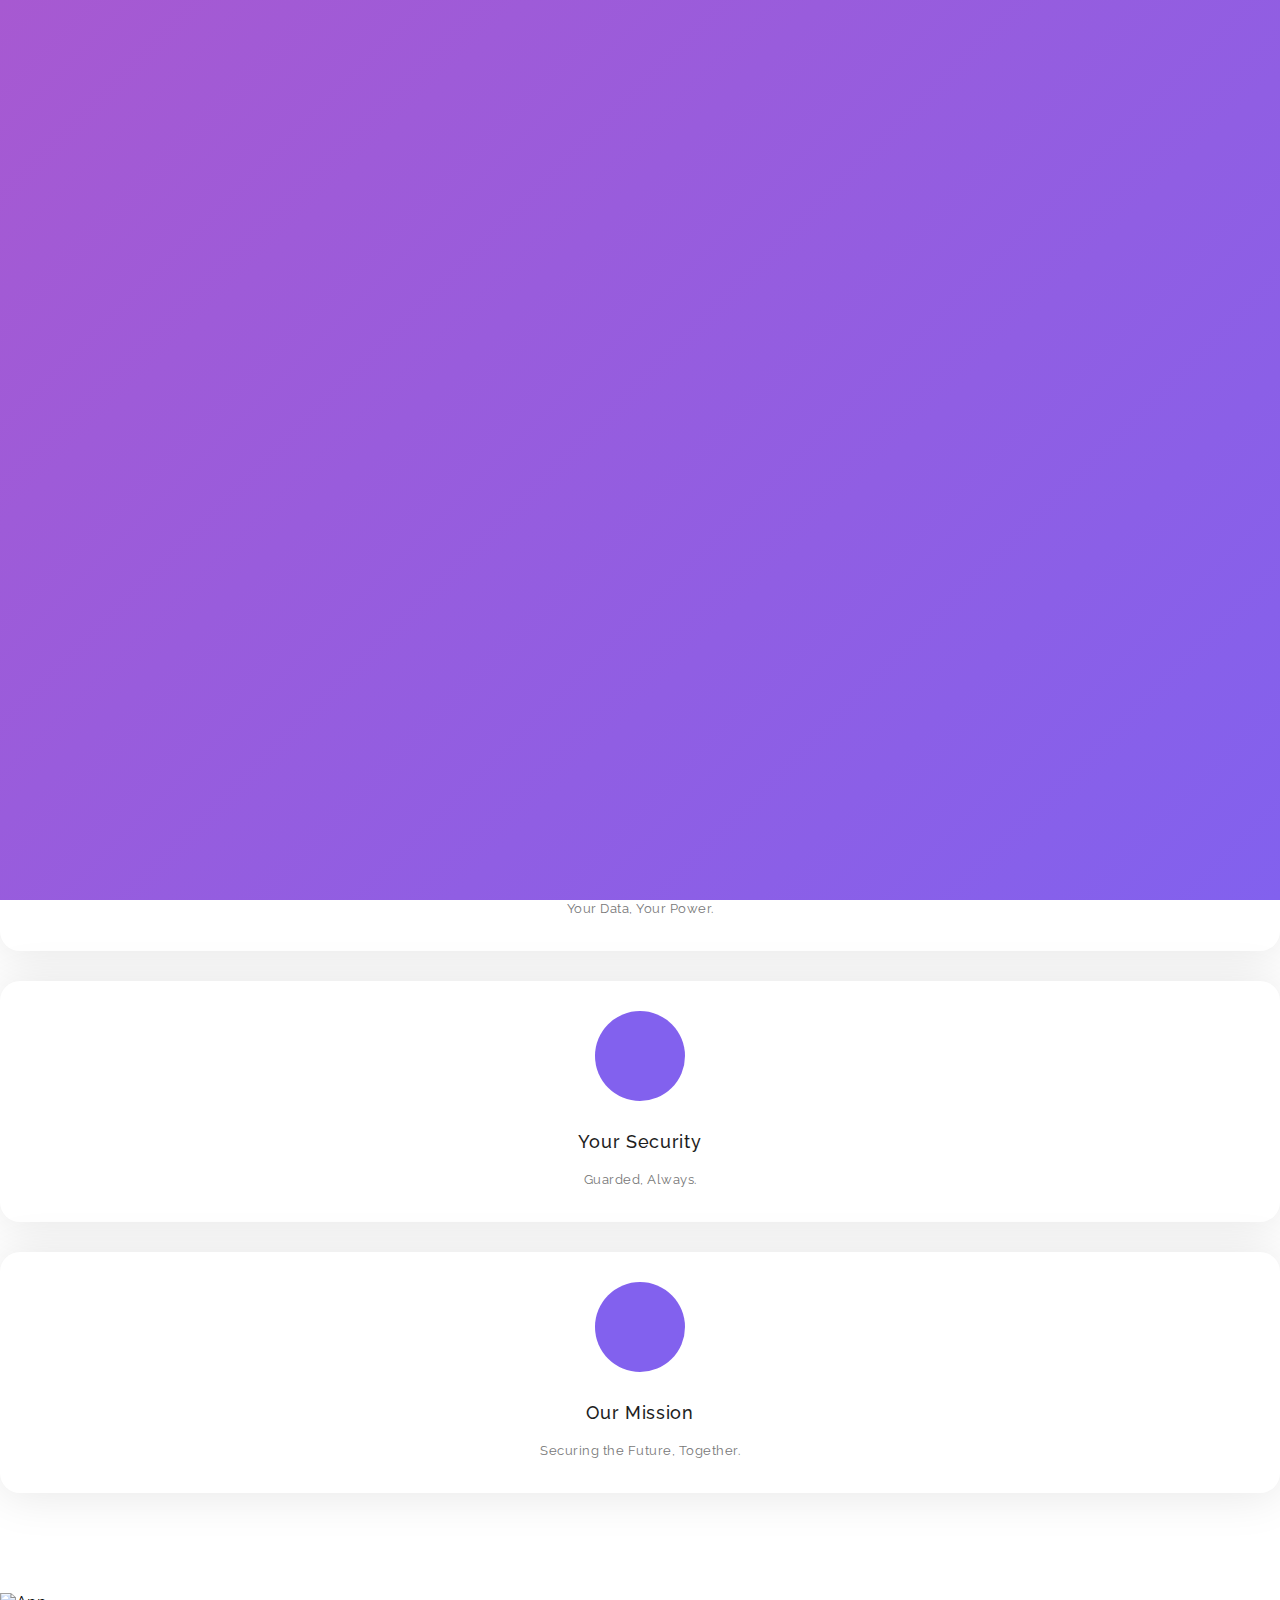
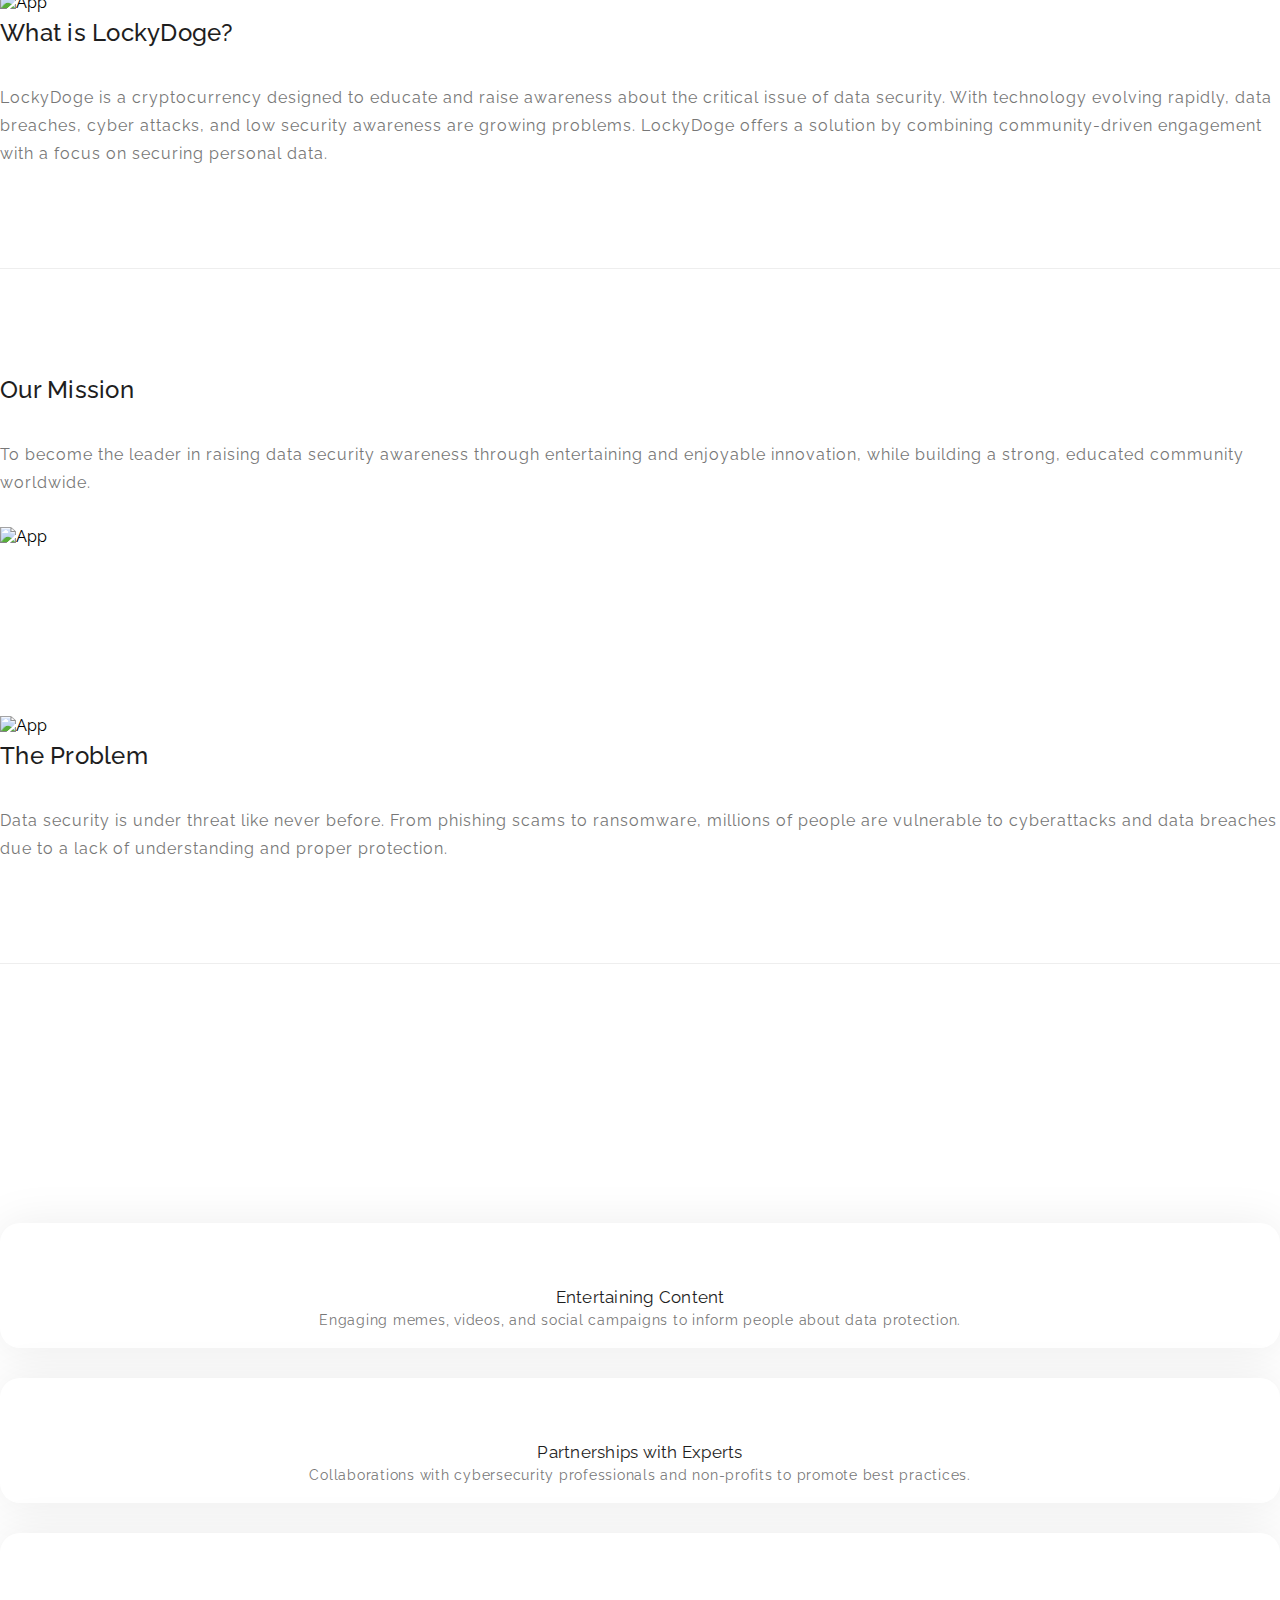
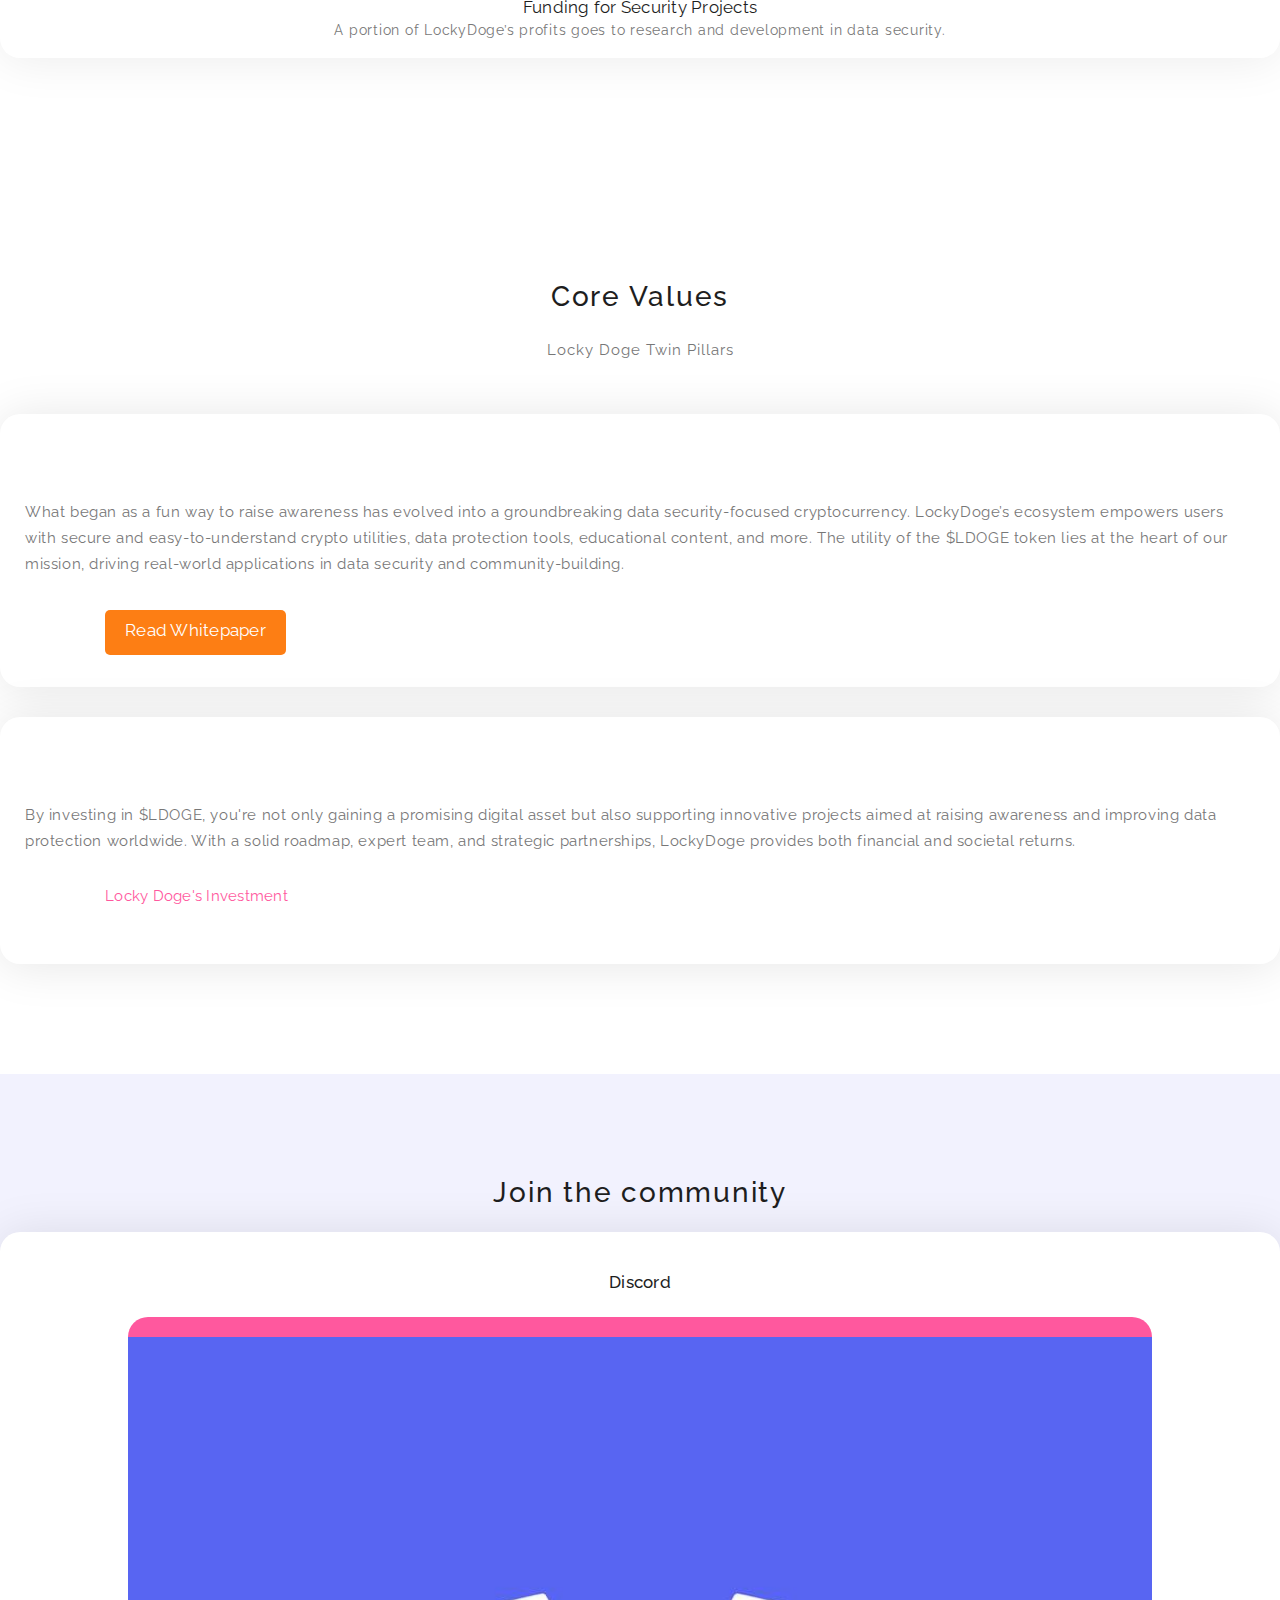
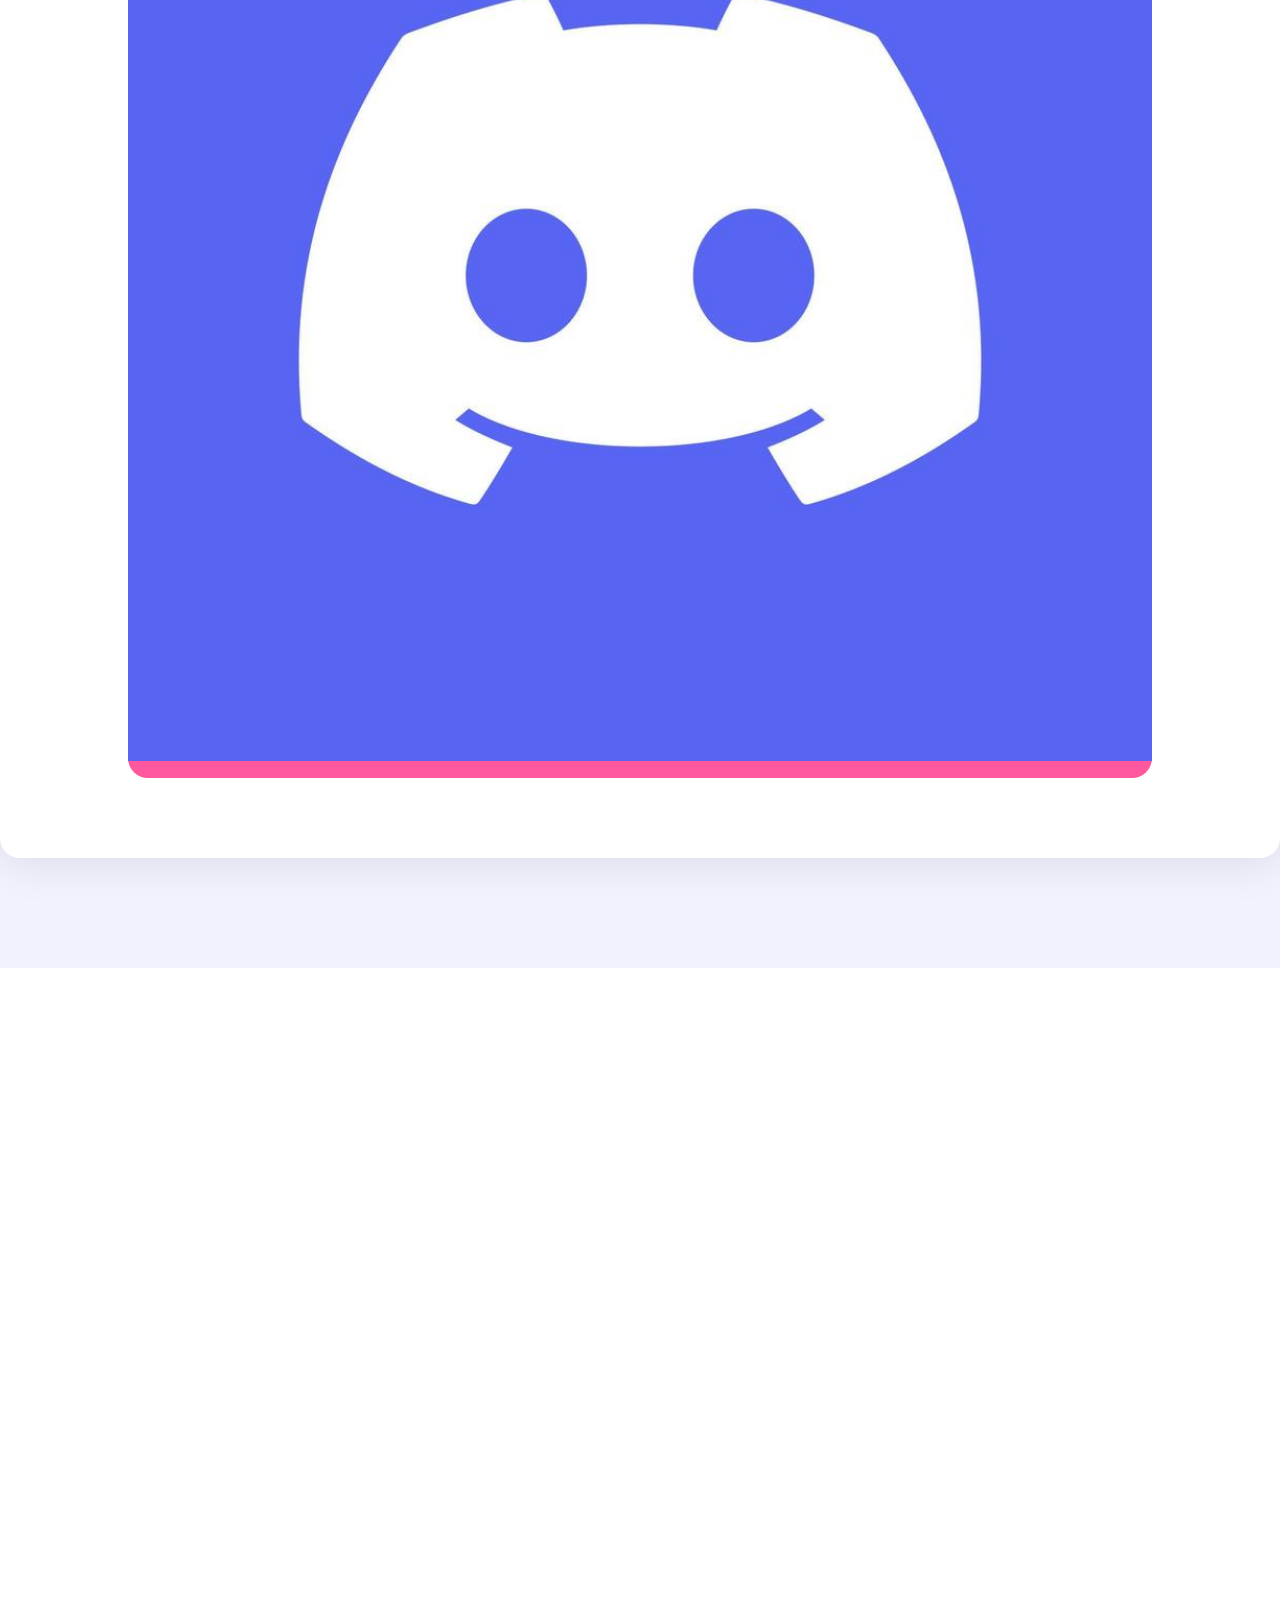
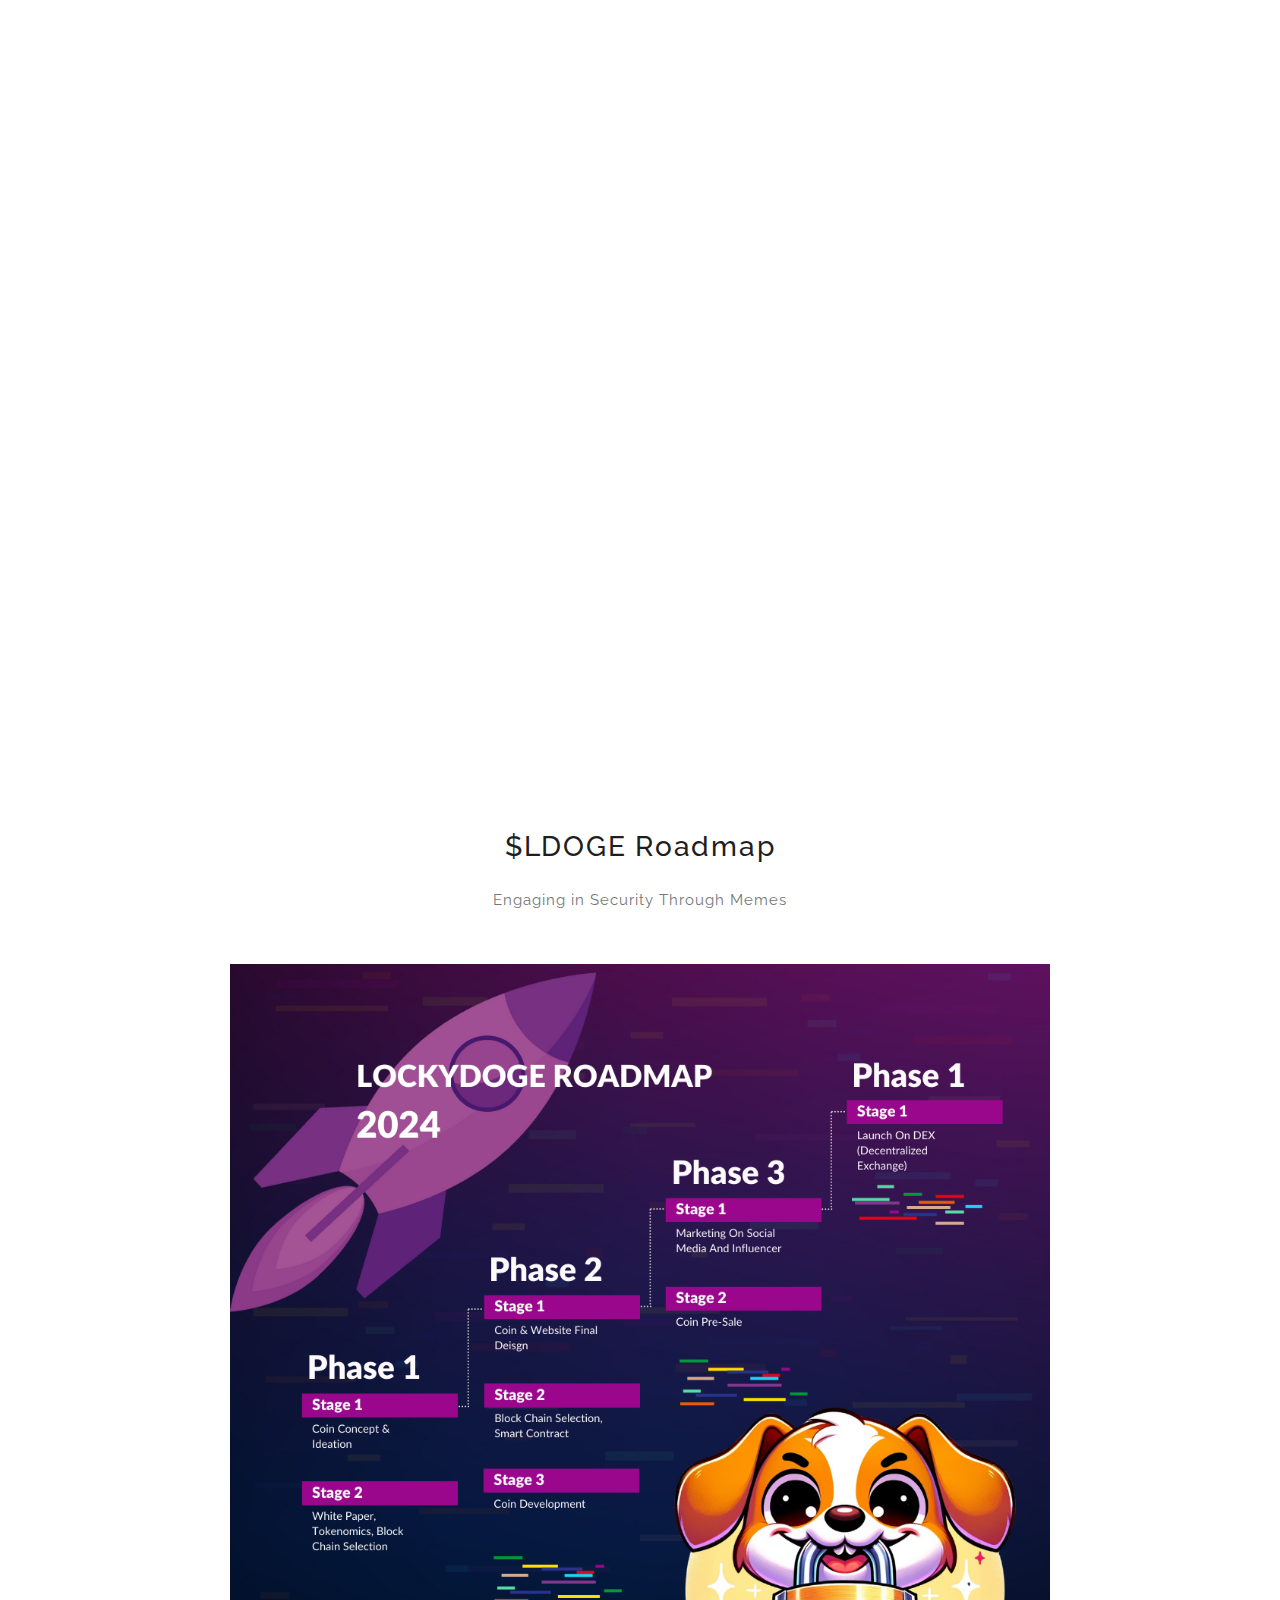
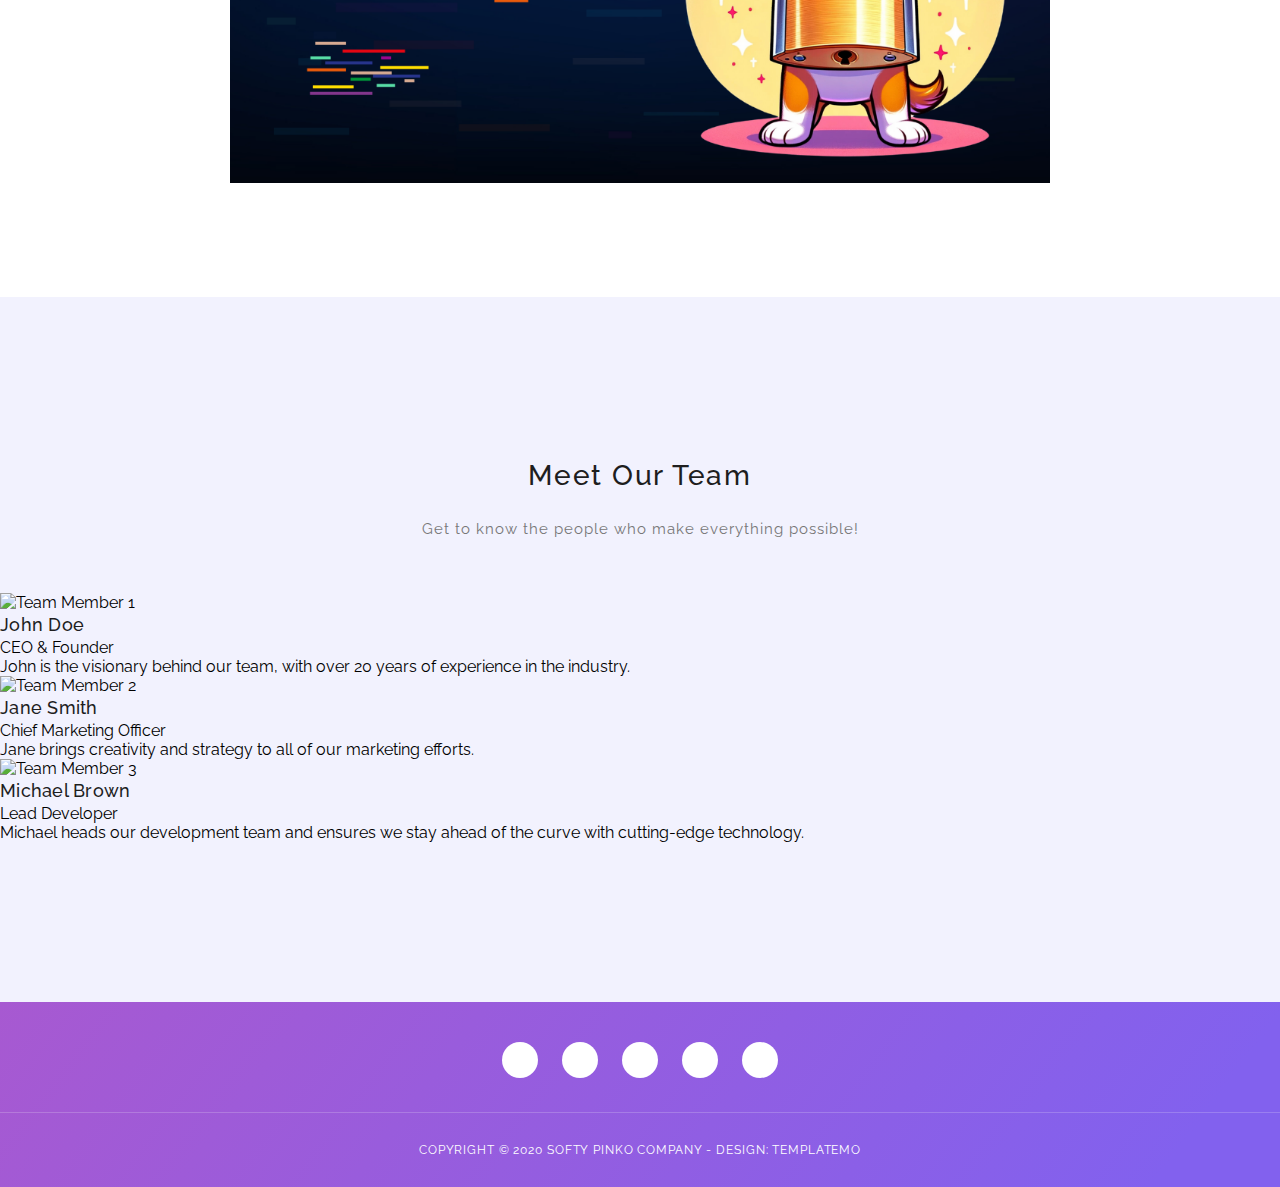
==== commit 26ec75e7: "roadmap and team update" ====
--- a/index.html
+++ b/index.html
@@ -9,7 +9,7 @@
     <meta name="author" content="">
     <link href="https://fonts.googleapis.com/css?family=Raleway:100,300,400,500,700,900" rel="stylesheet">
 
-    <title>Softy Pinko - Bootstrap 4.0 Theme</title>
+    <title>Locky Doge | Security Through Community</title>
 <!--
 SOFTY PINKO
 https://templatemo.com/tm-535-softy-pinko
@@ -400,9 +400,9 @@
             </div>
             <!-- ***** Section Title End ***** -->
 
-            <div class="row">
+            <div class="row d-flex justify-content-center">
                 <!-- ***** Pricing Item Start ***** -->
-                <div class="col-lg-4 col-md-6 col-sm-12" data-scroll-reveal="enter bottom move 50px over 0.6s after 0.2s">
+                <!-- <div class="col-lg-4 col-md-6 col-sm-12" data-scroll-reveal="enter bottom move 50px over 0.6s after 0.2s">
                     <div class="pricing-item">
                         <div class="pricing-header">
                             <h3 class="pricing-title">Email</h3>
@@ -426,7 +426,7 @@
                             <a href="#" class="main-button">Purchase Now</a>
                         </div>
                     </div>
-                </div>
+                </div> -->
                 <!-- ***** Pricing Item End ***** -->
 
                 <!-- ***** Pricing Item Start ***** -->
@@ -465,7 +465,7 @@
                 <!-- ***** Pricing Item End ***** -->
 
                 <!-- ***** Pricing Item Start ***** -->
-                <div class="col-lg-4 col-md-6 col-sm-12" data-scroll-reveal="enter bottom move 50px over 0.6s after 0.6s">
+                <!-- <div class="col-lg-4 col-md-6 col-sm-12" data-scroll-reveal="enter bottom move 50px over 0.6s after 0.6s">
                     <div class="pricing-item">
                         <div class="pricing-header">
                             <h3 class="pricing-title">Instagram</h3>
@@ -489,7 +489,7 @@
                             <a href="#" class="main-button">Purchase Now</a>
                         </div>
                     </div>
-                </div>
+                </div> -->
                 <!-- ***** Pricing Item End ***** -->
             </div>
         </div>
@@ -533,23 +533,34 @@
 
     <!-- ***** Blog Start ***** -->
     <section class="section" id="blog">
-        <div class="container">
+        <div class="container-fluid p-0">
             <!-- ***** Section Title Start ***** -->
             <div class="row">
                 <div class="col-lg-12">
                     <div class="center-heading">
-                        <h2 class="section-title">Blog Entries</h2>
+                        <h2 class="section-title">$LDOGE Roadmap</h2>
                     </div>
                 </div>
                 <div class="offset-lg-3 col-lg-6">
                     <div class="center-text">
-                        <p>Integer molestie aliquam gravida. Nullam nec arcu finibus, imperdiet nulla vitae, placerat nibh. Cras maximus venenatis molestie.</p>
+                        <p>Engaging in Security Through Memes</p>
                     </div>
                 </div>
             </div>
             <!-- ***** Section Title End ***** -->
 
             <div class="row">
+                <div class="col-lg-12 text-center">
+                    <div class="blog-post-thumb">
+                        <div class="img-container" style="display: inline-block; width: 80%;">
+                            <img src="assets/images/lockydog roadmap.png" alt="" style="max-width: 80%; height: auto; display: block; margin: 0 auto;">
+                        </div>
+                    </div>
+                </div>
+            </div>
+            
+
+            <!-- <div class="row">
                 <div class="col-lg-4 col-md-6 col-sm-12">
                     <div class="blog-post-thumb">
                         <div class="img">
@@ -598,7 +609,7 @@
                         </div>
                     </div>
                 </div>
-            </div>
+            </div> -->
         </div>
     </section>
     <!-- ***** Blog End ***** -->
@@ -608,6 +619,69 @@
         <div class="container">
             <!-- ***** Section Title Start ***** -->
             <div class="row">
+                <div class="col-lg-12">
+                    <div class="center-heading">
+                        <h2 class="section-title">Meet Our Team</h2>
+                    </div>
+                </div>
+                <div class="offset-lg-3 col-lg-6">
+                    <div class="center-text">
+                        <p>Get to know the people who make everything possible!</p>
+                    </div>
+                </div>
+            </div>
+            <!-- ***** Section Title End ***** -->
+        
+            <!-- ***** Team Members Start ***** -->
+            <div class="row">
+                <!-- Team Member 1 -->
+                <div class="col-lg-4 col-md-6 col-sm-12">
+                    <div class="team-member">
+                        <div class="img">
+                            <img src="assets/images/team-member-1.jpg" alt="Team Member 1" style="width: 100%; height: auto;">
+                        </div>
+                        <div class="team-content">
+                            <h5>John Doe</h5>
+                            <p>CEO & Founder</p>
+                            <p>John is the visionary behind our team, with over 20 years of experience in the industry.</p>
+                        </div>
+                    </div>
+                </div>
+        
+                <!-- Team Member 2 -->
+                <div class="col-lg-4 col-md-6 col-sm-12">
+                    <div class="team-member">
+                        <div class="img">
+                            <img src="assets/images/team-member-2.jpg" alt="Team Member 2" style="width: 100%; height: auto;">
+                        </div>
+                        <div class="team-content">
+                            <h5>Jane Smith</h5>
+                            <p>Chief Marketing Officer</p>
+                            <p>Jane brings creativity and strategy to all of our marketing efforts.</p>
+                        </div>
+                    </div>
+                </div>
+        
+                <!-- Team Member 3 -->
+                <div class="col-lg-4 col-md-6 col-sm-12">
+                    <div class="team-member">
+                        <div class="img">
+                            <img src="assets/images/team-member-3.jpg" alt="Team Member 3" style="width: 100%; height: auto;">
+                        </div>
+                        <div class="team-content">
+                            <h5>Michael Brown</h5>
+                            <p>Lead Developer</p>
+                            <p>Michael heads our development team and ensures we stay ahead of the curve with cutting-edge technology.</p>
+                        </div>
+                    </div>
+                </div>
+            </div>
+            <!-- ***** Team Members End ***** -->
+        </div>
+        
+        <!-- <div class="container"> -->
+            <!-- ***** Section Title Start ***** -->
+            <!-- <div class="row">
                 <div class="col-lg-12">
                     <div class="center-heading">
                         <h2 class="section-title">Talk To Us</h2>
@@ -618,23 +692,23 @@
                         <p>Maecenas pellentesque ante faucibus lectus vulputate sollicitudin. Cras feugiat hendrerit semper.</p>
                     </div>
                 </div>
-            </div>
+            </div> -->
             <!-- ***** Section Title End ***** -->
 
-            <div class="row">
+            <!-- <div class="row"> -->
                 <!-- ***** Contact Text Start ***** -->
-                <div class="col-lg-4 col-md-6 col-sm-12">
+                <!-- <div class="col-lg-4 col-md-6 col-sm-12">
                     <h5 class="margin-bottom-30">Keep in touch</h5>
                     <div class="contact-text">
                         <p>110-220 Quisque diam odio, maximus ac consectetur eu, 10260
                         <br>auctor non lorem</p>
                         <p>You are NOT allowed to re-distribute Softy Pinko template on any template collection websites. Thank you.</p>
                     </div>
-                </div>
+                </div> -->
                 <!-- ***** Contact Text End ***** -->
 
                 <!-- ***** Contact Form Start ***** -->
-                <div class="col-lg-8 col-md-6 col-sm-12">
+                <!-- <div class="col-lg-8 col-md-6 col-sm-12">
                     <div class="contact-form">
                         <form id="contact" action="" method="get">
                           <div class="row">
@@ -661,10 +735,10 @@
                           </div>
                         </form>
                     </div>
-                </div>
+                </div> -->
                 <!-- ***** Contact Form End ***** -->
-            </div>
-        </div>
+            <!-- </div> -->
+        <!-- </div> -->
     </section>
     <!-- ***** Contact Us End ***** -->
     
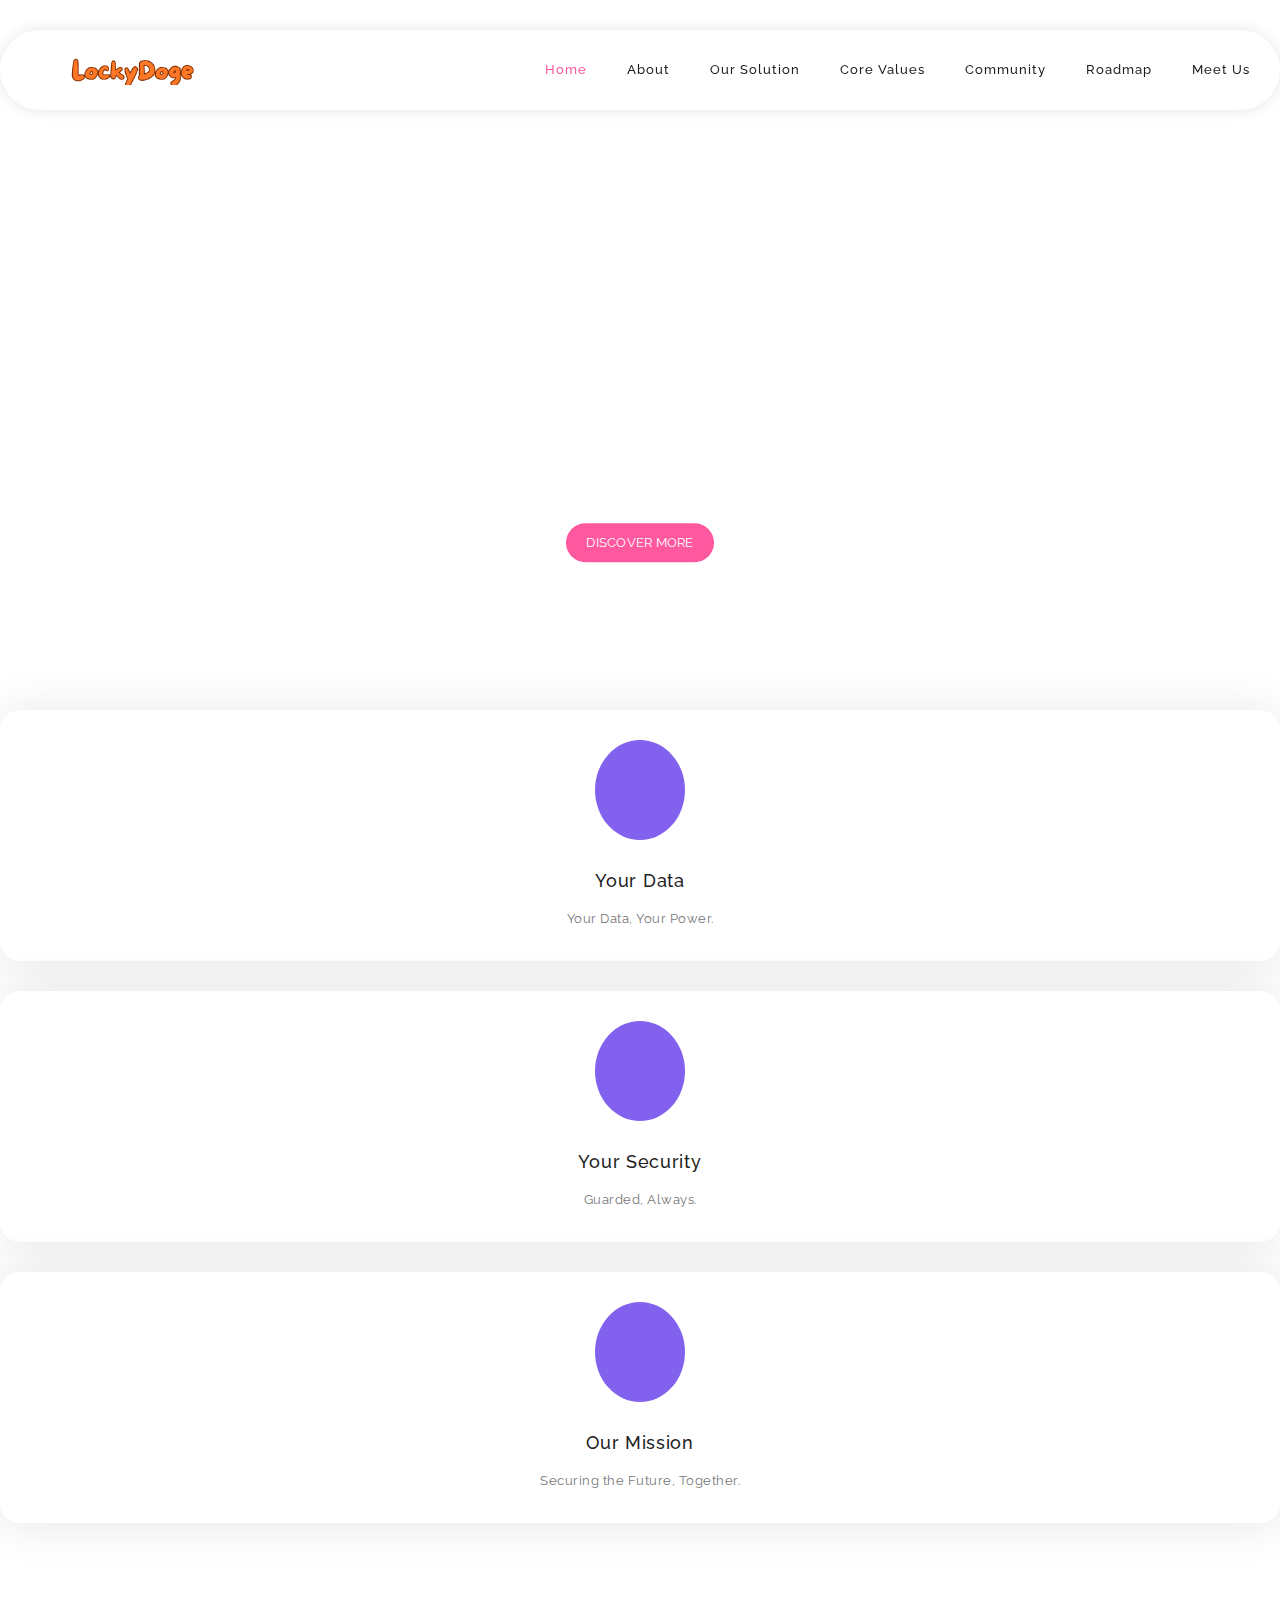
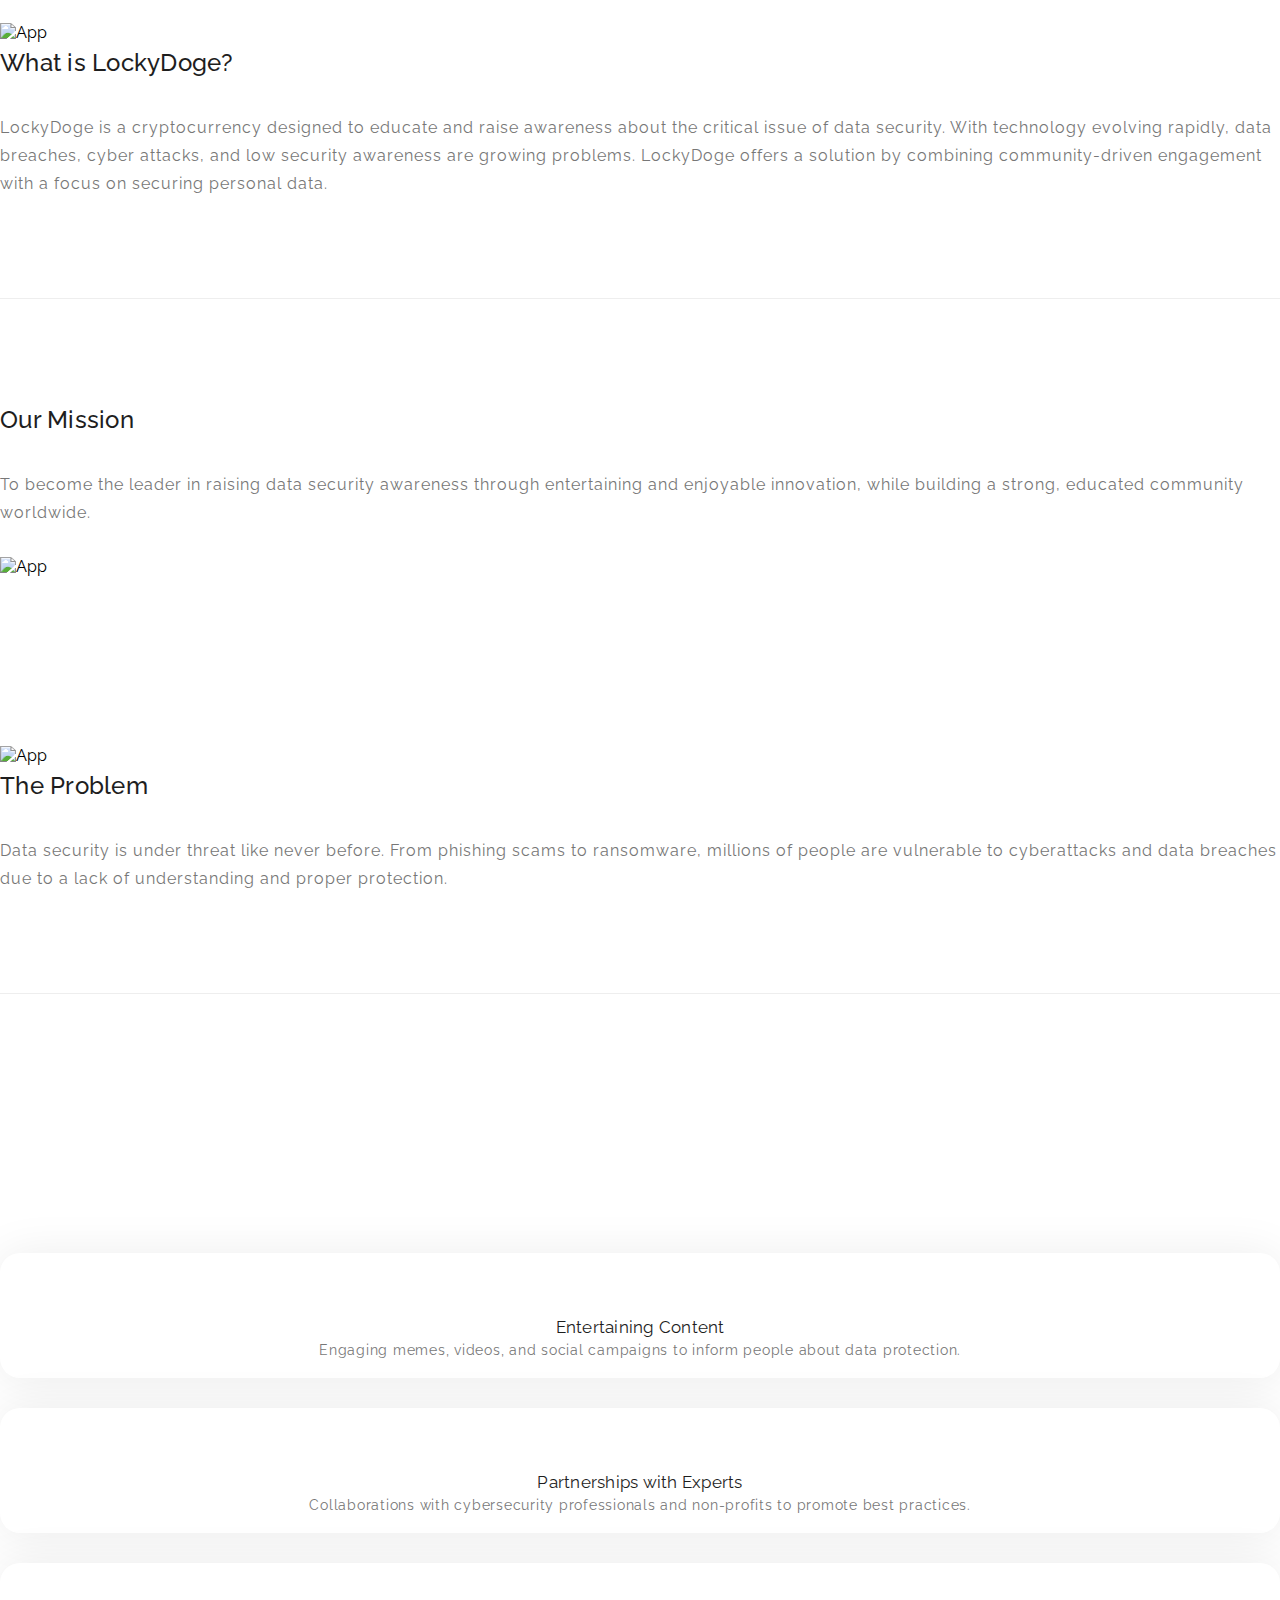
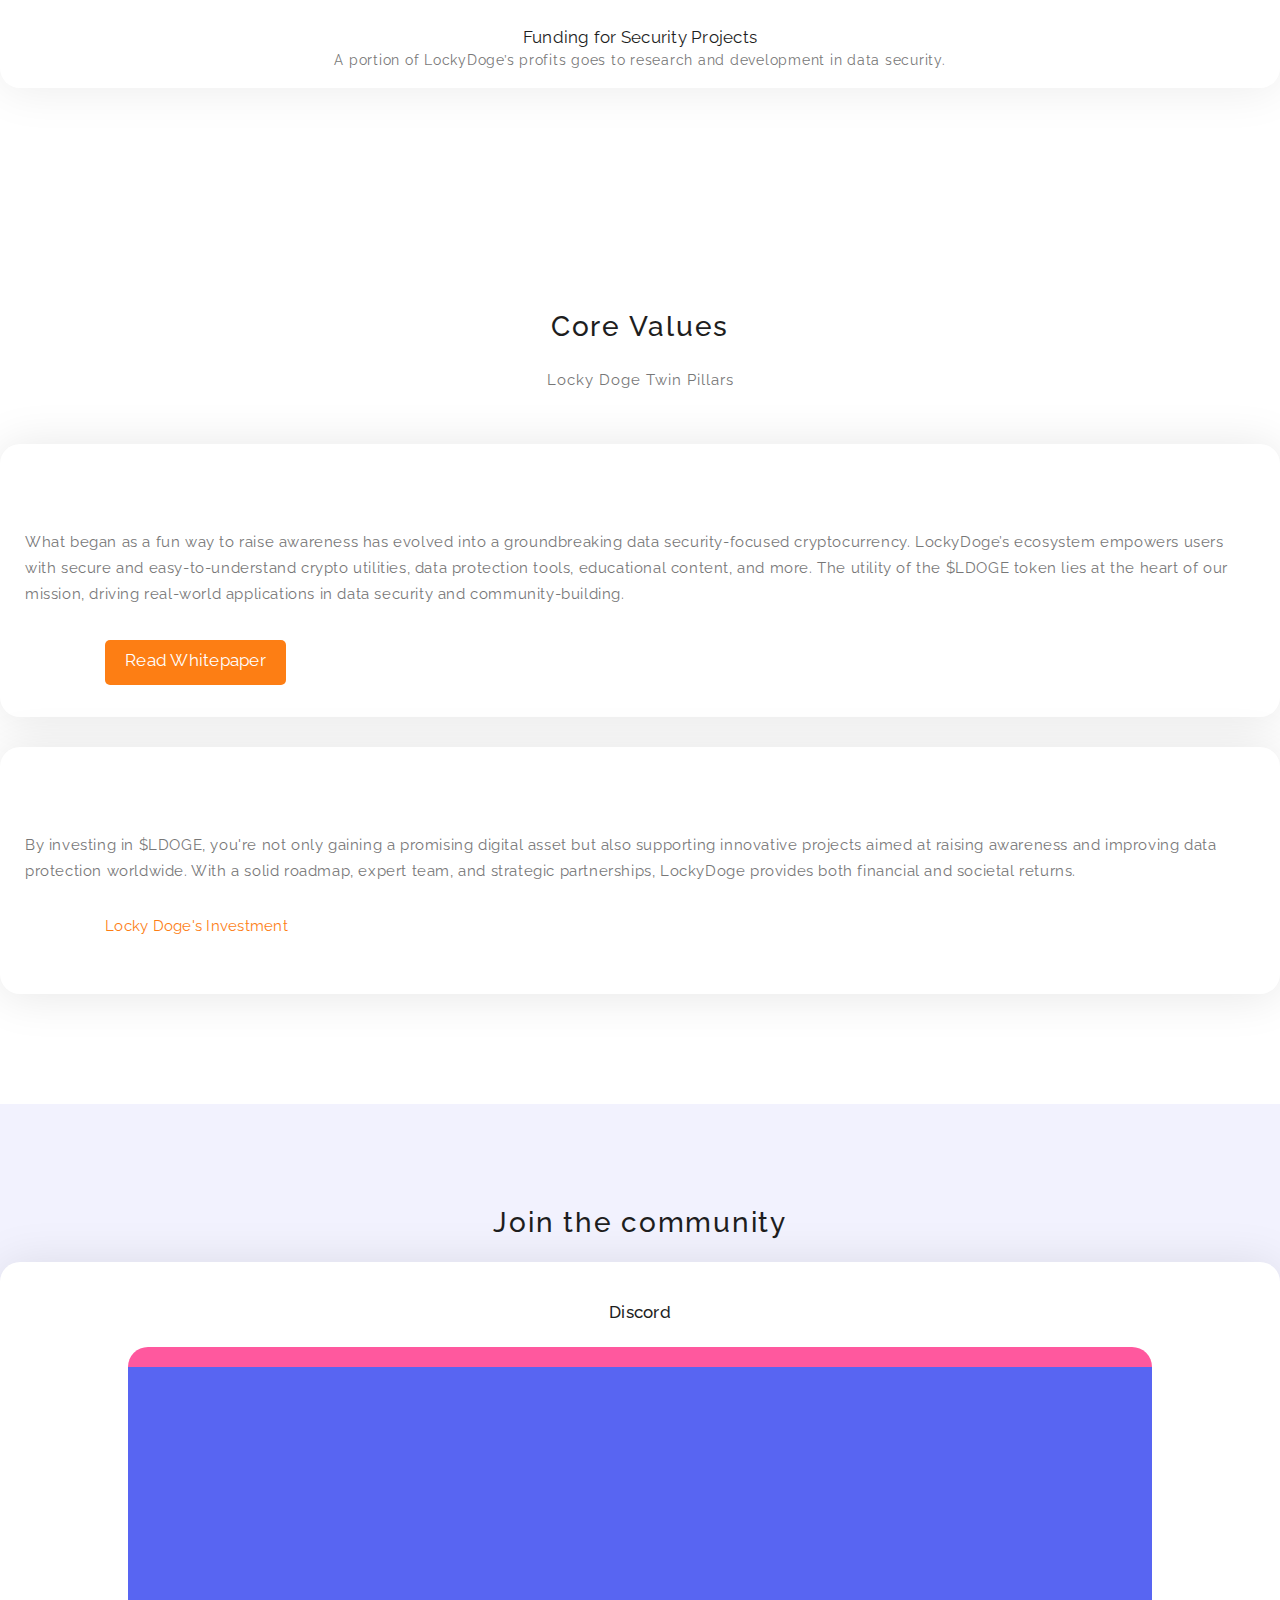
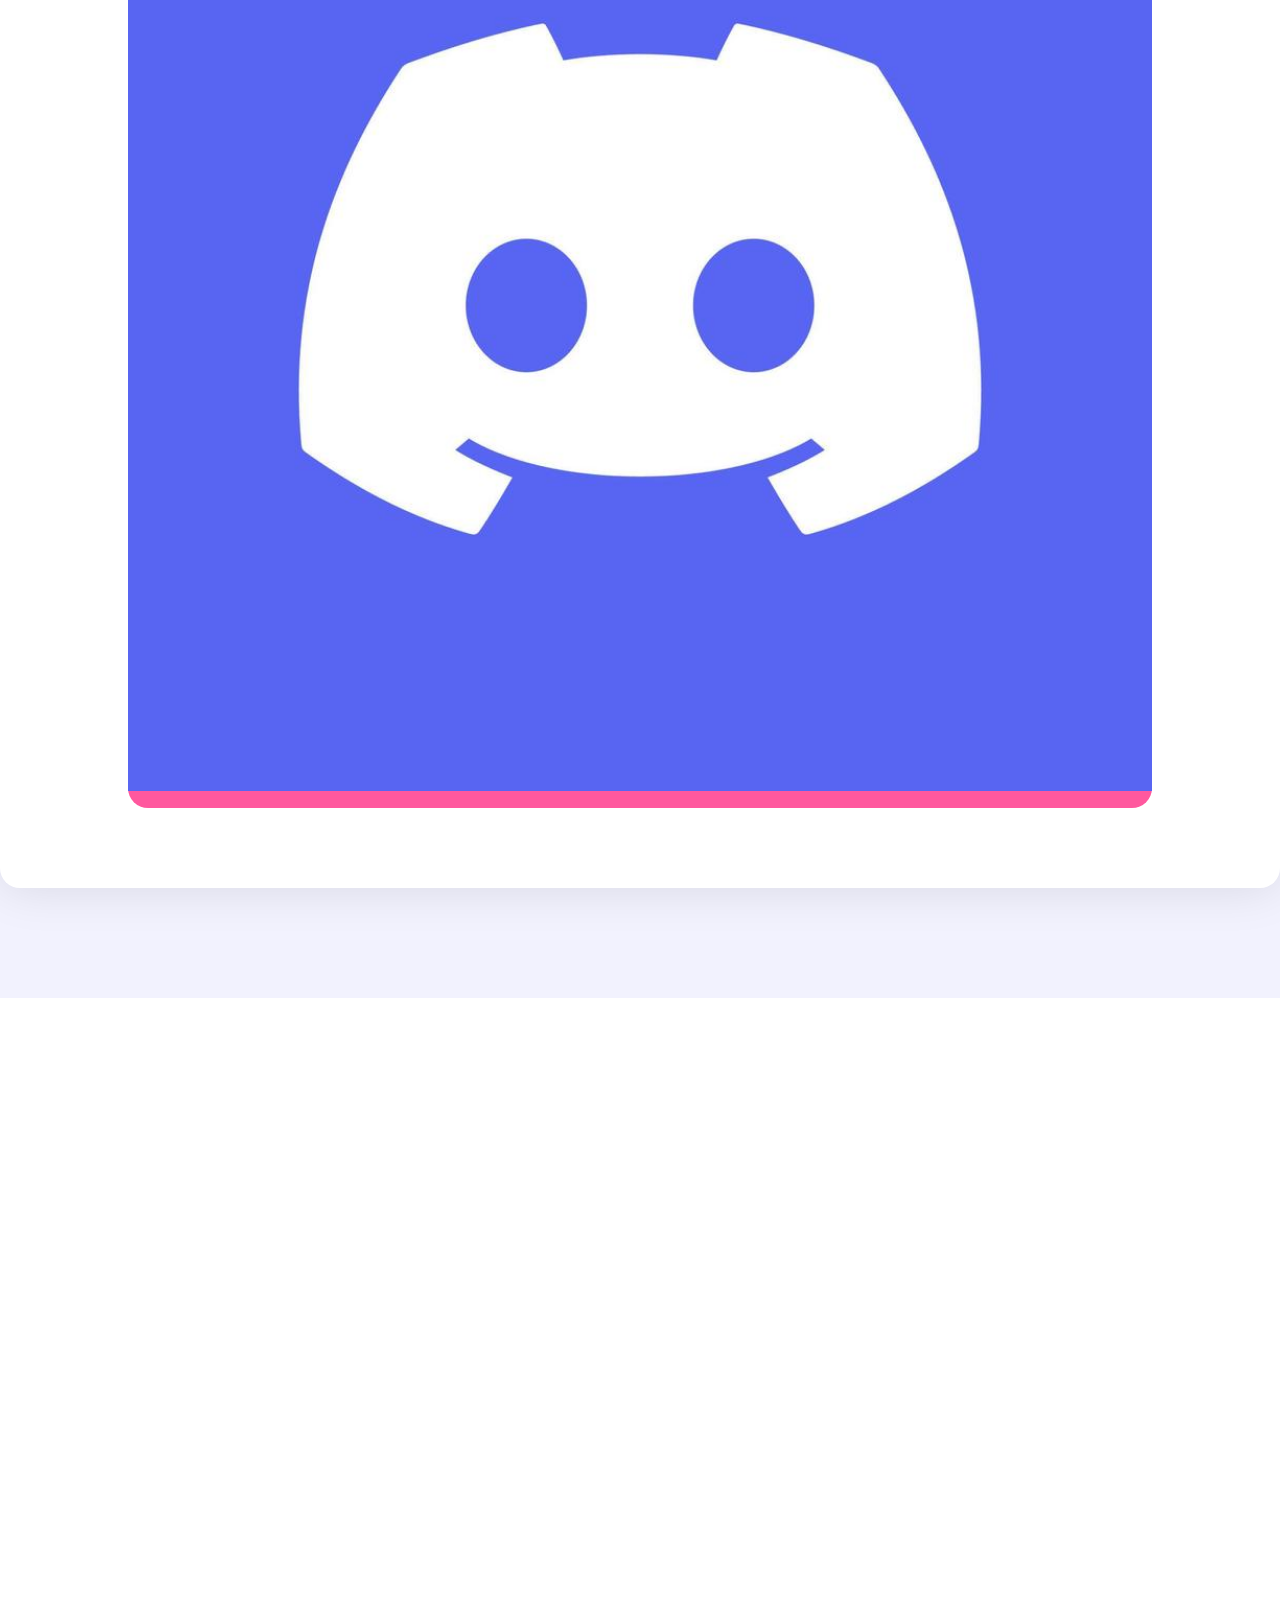
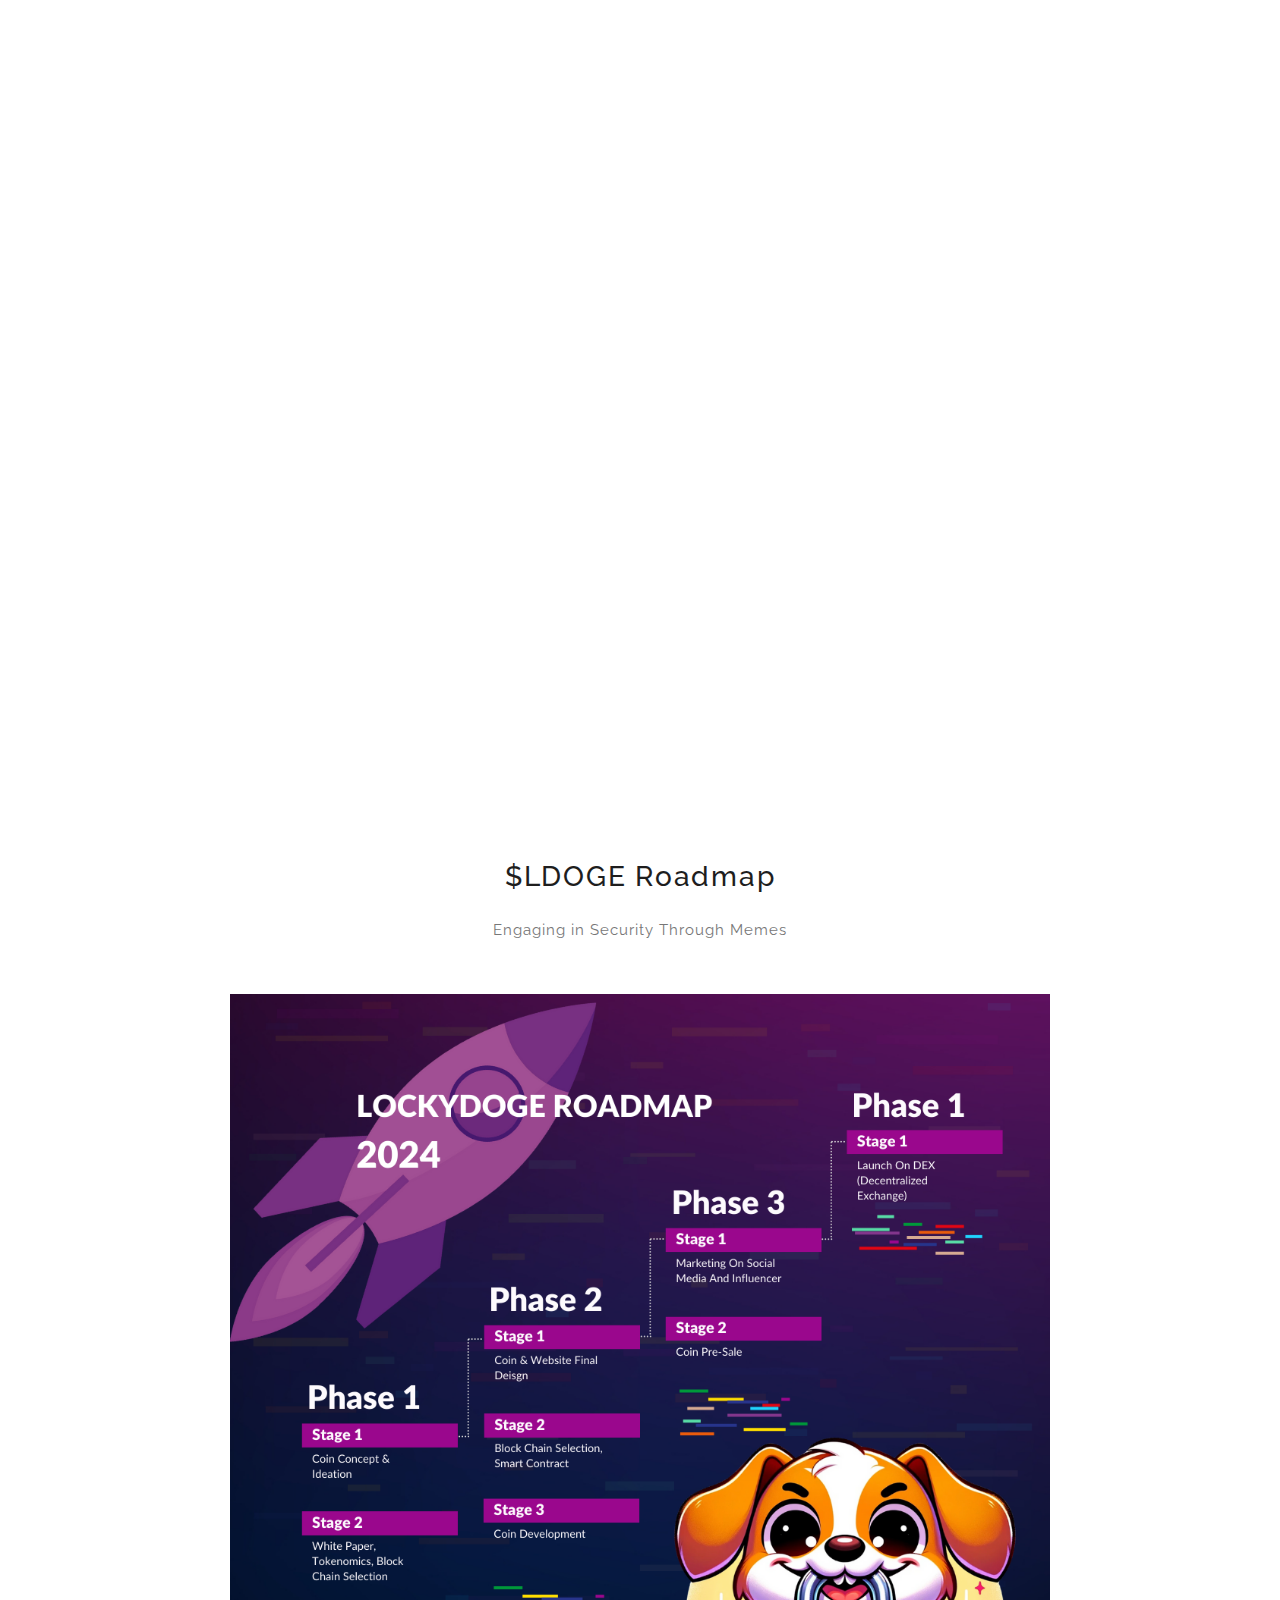
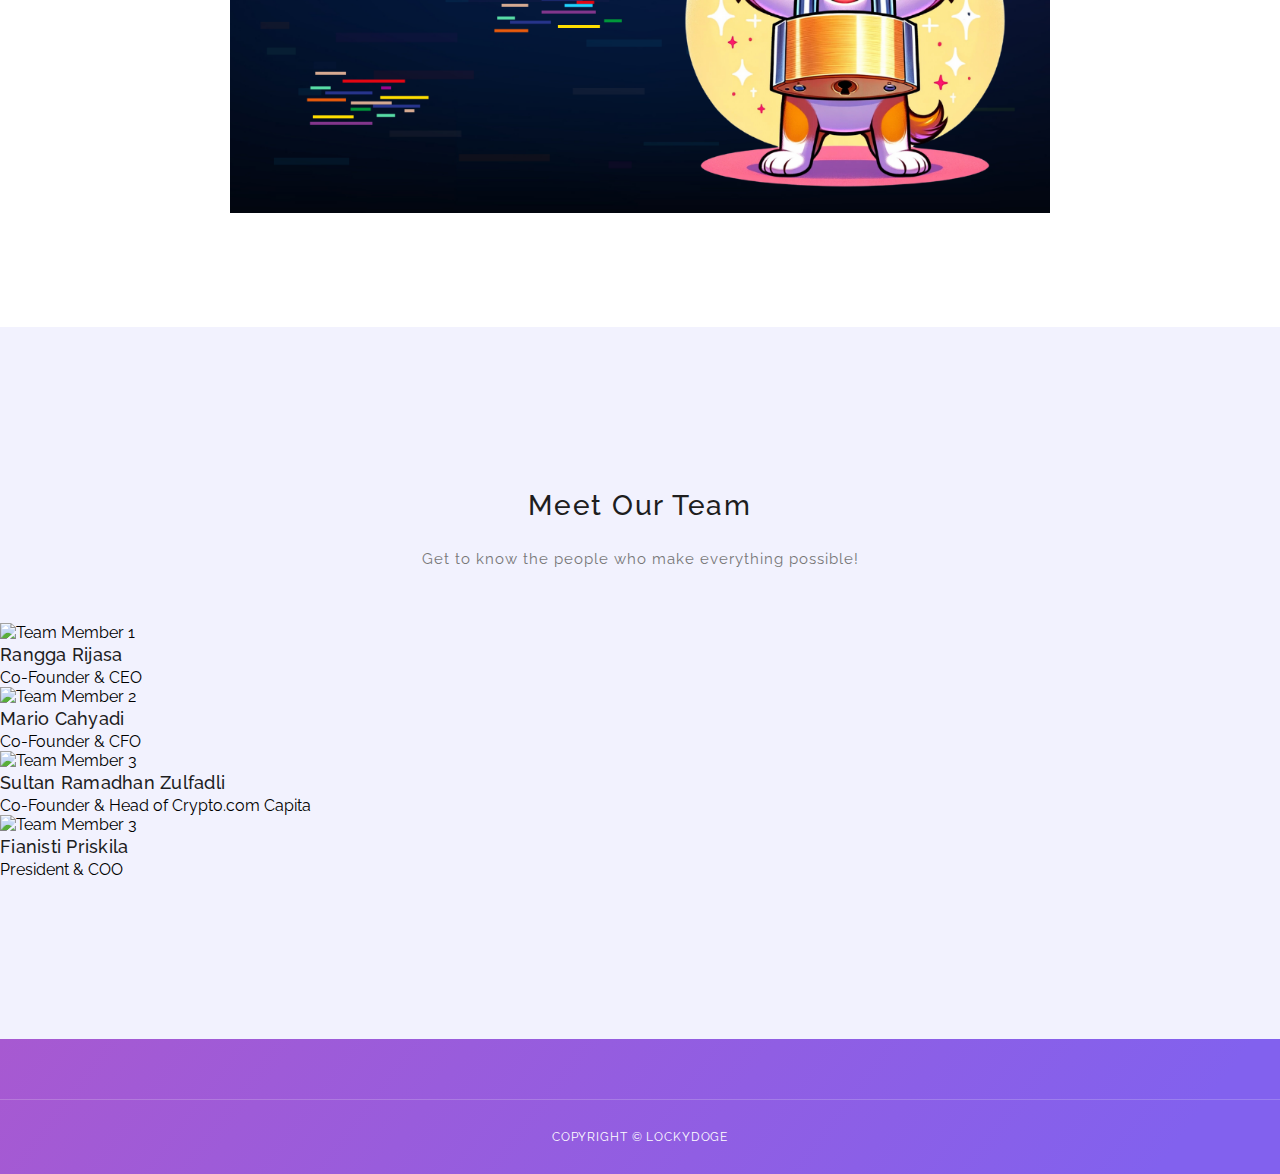
==== commit 540bb893: "no preloader" ====
--- a/index.html
+++ b/index.html
@@ -47,6 +47,13 @@
     }
 
 
+    .features-small-item .icon {
+        display: flex;
+        justify-content: center;
+        align-items: center;
+        height: 100px; /* Set an appropriate height for the icon container */
+    }
+
     
 
     </style>
@@ -56,13 +63,13 @@
     <body>
     
     <!-- ***** Preloader Start ***** -->
-    <div id="preloader">
+    <!-- <div id="preloader">
         <div class="jumper">
             <div></div>
             <div></div>
             <div></div>
         </div>
-    </div>  
+    </div>   -->
     <!-- ***** Preloader End ***** -->
     
     
@@ -81,11 +88,11 @@
                         <ul class="nav">
                             <li><a href="#welcome" class="active">Home</a></li>
                             <li><a href="#features">About</a></li>
-                            <li><a href="#work-process">Work Process</a></li>
-                            <li><a href="#testimonials">Testimonials</a></li>
-                            <li><a href="#pricing-plans">Pricing Tables</a></li>
-                            <li><a href="#blog">Blog Entries</a></li>
-                            <li><a href="#contact-us">Contact Us</a></li>
+                            <li><a href="#work-process">Our Solution</a></li>
+                            <li><a href="#testimonials">Core Values</a></li>
+                            <li><a href="#pricing-plans">Community</a></li>
+                            <li><a href="#blog">Roadmap</a></li>
+                            <li><a href="#contact-us">Meet Us</a></li>
                         </ul>
                         <a class='menu-trigger'>
                             <span>Menu</span>
@@ -127,7 +134,7 @@
                         <div class="col-lg-4 col-md-6 col-sm-6 col-12" data-scroll-reveal="enter bottom move 50px over 0.6s after 0.2s">
                             <div class="features-small-item">
                                 <div class="icon">
-                                    <i><img src="assets/images/featured-item-01.png" alt=""></i>
+                                    <i><img src="assets/images/image1.png" alt="" style="width: 50px; height: auto; display: block; margin: 10px auto;"></i>
                                 </div>
                                 <h5 class="features-title">Your Data</h5>
                                 <p>Your Data, Your Power.</p>
@@ -139,7 +146,7 @@
                         <div class="col-lg-4 col-md-6 col-sm-6 col-12" data-scroll-reveal="enter bottom move 50px over 0.6s after 0.4s">
                             <div class="features-small-item">
                                 <div class="icon">
-                                    <i><img src="assets/images/featured-item-01.png" alt=""></i>
+                                    <i><img src="assets/images/image2.png" alt="" style="width: 50px; height: auto; display: block; margin-bottom: 10px auto;"></i>
                                 </div>
                                 <h5 class="features-title">Your Security</h5>
                                 <p>Guarded, Always.</p>
@@ -151,7 +158,7 @@
                         <div class="col-lg-4 col-md-6 col-sm-6 col-12" data-scroll-reveal="enter bottom move 50px over 0.6s after 0.6s">
                             <div class="features-small-item">
                                 <div class="icon">
-                                    <i><img src="assets/images/featured-item-01.png" alt=""></i>
+                                    <i><img src="assets/images/image3.png" alt="" style="width: 50px; height: auto; display: block; margin-top: 10px auto;"></i>
                                 </div>
                                 <h5 class="features-title">Our Mission</h5>
                                 <p>Securing the Future, Together.</p>
@@ -170,7 +177,7 @@
         <div class="container">
             <div class="row">
                 <div class="col-lg-5 col-md-12 col-sm-12 align-self-center" data-scroll-reveal="enter left move 30px over 0.6s after 0.4s">
-                    <img src="assets/images/left-image.png" class="rounded img-fluid d-block mx-auto" alt="App">
+                    <img src="assets/images/image4.png" class="rounded img-fluid d-block mx-auto" alt="App">
                 </div>
                 <div class="col-lg-1"></div>
                 <div class="col-lg-6 col-md-12 col-sm-12 align-self-center mobile-top-fix">
@@ -205,7 +212,7 @@
                 </div>
                 <div class="col-lg-1"></div>
                 <div class="col-lg-5 col-md-12 col-sm-12 align-self-center mobile-bottom-fix-big" data-scroll-reveal="enter right move 30px over 0.6s after 0.4s">
-                    <img src="assets/images/right-image.png" class="rounded img-fluid d-block mx-auto" alt="App">
+                    <img src="assets/images/image5.png" class="rounded img-fluid d-block mx-auto" alt="App">
                 </div>
             </div>
         </div>
@@ -217,7 +224,7 @@
         <div class="container">
             <div class="row">
                 <div class="col-lg-5 col-md-12 col-sm-12 align-self-center" data-scroll-reveal="enter left move 30px over 0.6s after 0.4s">
-                    <img src="assets/images/left-image.png" class="rounded img-fluid d-block mx-auto" alt="App">
+                    <img src="assets/images/image6.png" class="rounded img-fluid d-block mx-auto" alt="App">
                 </div>
                 <div class="col-lg-1"></div>
                 <div class="col-lg-6 col-md-12 col-sm-12 align-self-center mobile-top-fix">
@@ -255,21 +262,21 @@
                 <div class="row justify-content-center align-items-stretch">
                     <div class="col-lg-3 col-md-3 col-sm-6 col-6">
                         <a href="#" class="mini-box h-100">
-                            <i><img src="assets/images/work-process-item-01.png" alt=""></i>
+                            <i><img src="assets/images/image8.png" alt="" style="width: 100px; height: auto; margin-left: -10px;"></i>
                             <strong>Entertaining Content</strong>
                             <span>Engaging memes, videos, and social campaigns to inform people about data protection.</span>
                         </a>
                     </div>
                     <div class="col-lg-3 col-md-3 col-sm-6 col-6">
                         <a href="#" class="mini-box h-100">
-                            <i><img src="assets/images/work-process-item-01.png" alt=""></i>
+                            <i><img src="assets/images/image8.png" alt="" style="width: 100px; height: auto; margin-left: -10px;"></i>
                             <strong>Partnerships with Experts</strong>
                             <span>Collaborations with cybersecurity professionals and non-profits to promote best practices.</span>
                         </a>
                     </div>
                     <div class="col-lg-3 col-md-3 col-sm-6 col-6">
                         <a href="#" class="mini-box h-100">
-                            <i><img src="assets/images/work-process-item-01.png" alt=""></i>
+                            <i><img src="assets/images/image8.png" alt="" style="width: 100px; height: auto; margin-left: -10px;"></i>
                             <strong>Funding for Security Projects</strong>
                             <span>A portion of LockyDoge’s profits goes to research and development in data security.</span>
                         </a>
@@ -325,7 +332,7 @@
                 <div class="col-lg-4 col-md-6 col-sm-12">
                     <div class="team-item h-100">
                         <div class="team-content">
-                            <i><img src="assets/images/testimonial-icon.png" alt=""></i>
+                            <i><img src="assets/images/image7.png" alt="" style="width: 100px; height: auto; margin-left: -20px;"></i>
                             <p>What began as a fun way to raise awareness has evolved into a groundbreaking data security-focused cryptocurrency. LockyDoge’s ecosystem empowers users with secure and easy-to-understand crypto utilities, data protection tools, educational content, and more.
                                The utility of the $LDOGE token lies at the heart of our mission, driving real-world applications in data security and community-building.</p>
                             <div class="user-image">
@@ -346,14 +353,14 @@
                 <div class="col-lg-4 col-md-6 col-sm-12">
                     <div class="team-item h-100">
                         <div class="team-content">
-                            <i><img src="assets/images/testimonial-icon.png" alt=""></i>
+                            <i><img src="assets/images/image7.png" alt="" style="width: 100px; height: auto; margin-right: 20px;"></i>
                             <p>By investing in $LDOGE, you're not only gaining a promising digital asset but also supporting innovative projects aimed at raising awareness and improving data protection worldwide. With a solid roadmap, expert team, and strategic partnerships, LockyDoge provides both financial and societal returns.</p>
                             <div class="user-image">
                                 <img src="http://placehold.it/60x60" alt="">
                             </div>
                             <div class="team-info">
                                 <!-- <h3 class="user-name">Kelvin Wood</h3> -->
-                                <span>Locky Doge's Investment</span>
+                                <span style="color: #fd7e14;">Locky Doge's Investment</span>
                             </div>
                         </div>
                     </div>
@@ -437,7 +444,7 @@
                         </div>
                         <div class="pricing-body">
                             <div class="price-wrapper">
-                                <a href="https://discord.com/" target="_blank">
+                                <a href="https://discord.gg/yuadwhKt" target="_blank">
                                     <img src="assets/images/discord-logo-icon-editorial-free-vector.jpg" alt="Description of the image" style="width: 100%; height: auto;" />
                                 </a>
                                 <!-- Uncomment and modify the following if needed -->
@@ -635,43 +642,53 @@
             <!-- ***** Team Members Start ***** -->
             <div class="row">
                 <!-- Team Member 1 -->
-                <div class="col-lg-4 col-md-6 col-sm-12">
+                <div class="col-lg-3 col-md-6 col-sm-12">
                     <div class="team-member">
                         <div class="img">
-                            <img src="assets/images/team-member-1.jpg" alt="Team Member 1" style="width: 100%; height: auto;">
+                            <img src="assets/images/monarch butterfly.jpg" alt="Team Member 1" style="width: 100%; height: auto;">
                         </div>
                         <div class="team-content">
-                            <h5>John Doe</h5>
-                            <p>CEO & Founder</p>
-                            <p>John is the visionary behind our team, with over 20 years of experience in the industry.</p>
+                            <h5>Rangga Rijasa</h5>
+                            <p>Co-Founder & CEO</p>
                         </div>
                     </div>
                 </div>
         
                 <!-- Team Member 2 -->
-                <div class="col-lg-4 col-md-6 col-sm-12">
+                <div class="col-lg-3 col-md-6 col-sm-12">
                     <div class="team-member">
                         <div class="img">
-                            <img src="assets/images/team-member-2.jpg" alt="Team Member 2" style="width: 100%; height: auto;">
+                            <img src="assets/images/morpho butterfly.jpg" alt="Team Member 2" style="width: 100%; height: auto;">
                         </div>
                         <div class="team-content">
-                            <h5>Jane Smith</h5>
-                            <p>Chief Marketing Officer</p>
-                            <p>Jane brings creativity and strategy to all of our marketing efforts.</p>
+                            <h5>Mario Cahyadi</h5>
+                            <p>Co-Founder & CFO</p>
                         </div>
                     </div>
                 </div>
         
                 <!-- Team Member 3 -->
-                <div class="col-lg-4 col-md-6 col-sm-12">
+                <div class="col-lg-3 col-md-6 col-sm-12">
                     <div class="team-member">
                         <div class="img">
-                            <img src="assets/images/team-member-3.jpg" alt="Team Member 3" style="width: 100%; height: auto;">
+                            <img src="assets/images/butterfly3.jpg" alt="Team Member 3" style="width: 100%; height: auto;">
                         </div>
                         <div class="team-content">
-                            <h5>Michael Brown</h5>
-                            <p>Lead Developer</p>
-                            <p>Michael heads our development team and ensures we stay ahead of the curve with cutting-edge technology.</p>
+                            <h5>Sultan Ramadhan Zulfadli</h5>
+                            <p>Co-Founder & Head of Crypto.com Capita</p>
+                        </div>
+                    </div>
+                </div>
+
+                <!-- Team Member 4 -->
+                <div class="col-lg-3 col-md-6 col-sm-12">
+                    <div class="team-member">
+                        <div class="img">
+                            <img src="assets/images/glasswing-butterfly.jpg" alt="Team Member 3" style="width: 100%; height: auto;">
+                        </div>
+                        <div class="team-content">
+                            <h5>Fianisti Priskila</h5>
+                            <p>President & COO</p>
                         </div>
                     </div>
                 </div>
@@ -746,7 +763,7 @@
     <footer>
         <div class="container">
             <div class="row">
-                <div class="col-lg-12 col-md-12 col-sm-12">
+                <!-- <div class="col-lg-12 col-md-12 col-sm-12">
                     <ul class="social">
                         <li><a href="#"><i class="fa fa-facebook"></i></a></li>
                         <li><a href="#"><i class="fa fa-twitter"></i></a></li>
@@ -754,11 +771,11 @@
                         <li><a href="#"><i class="fa fa-rss"></i></a></li>
                         <li><a href="#"><i class="fa fa-dribbble"></i></a></li>
                     </ul>
-                </div>
+                </div> -->
             </div>
             <div class="row">
                 <div class="col-lg-12">
-                    <p class="copyright">Copyright &copy; 2020 Softy Pinko Company - Design: TemplateMo</p>
+                    <p class="copyright">Copyright &copy; LockyDoge</p>
                 </div>
             </div>
         </div>
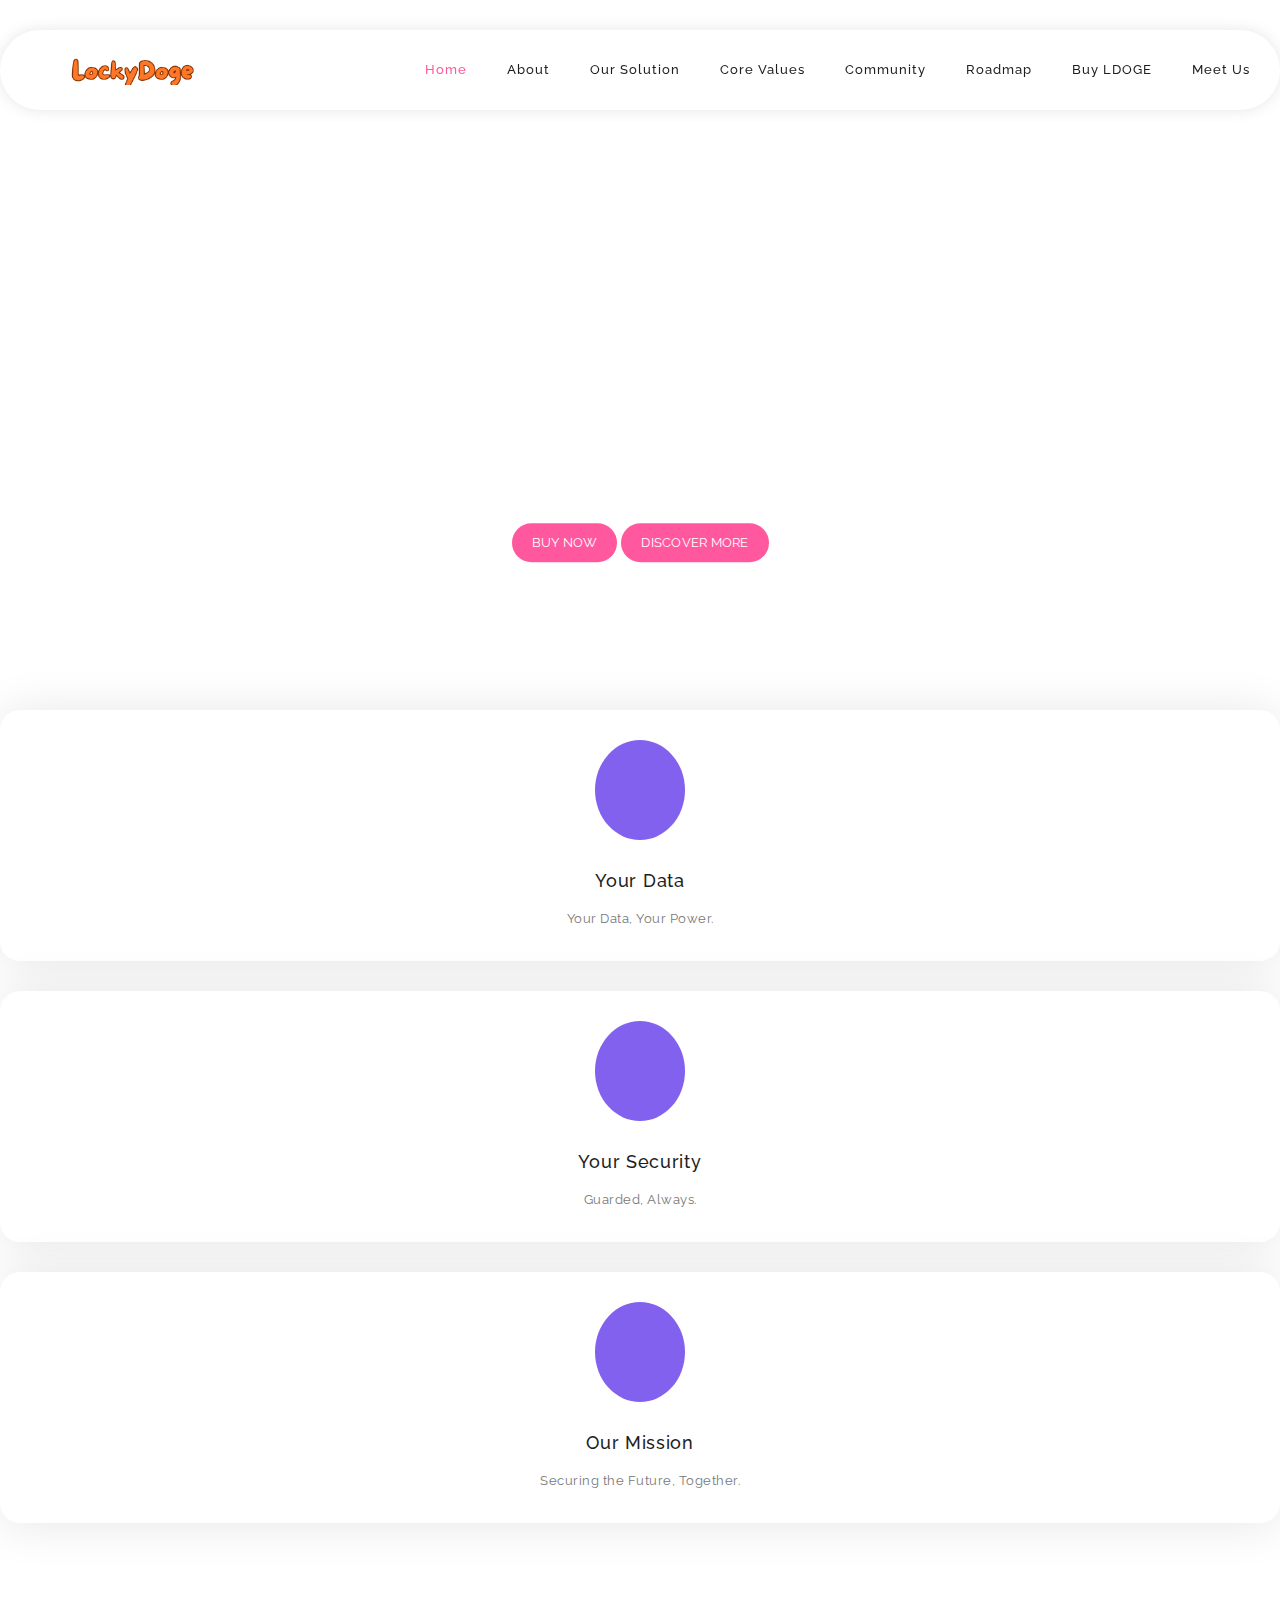
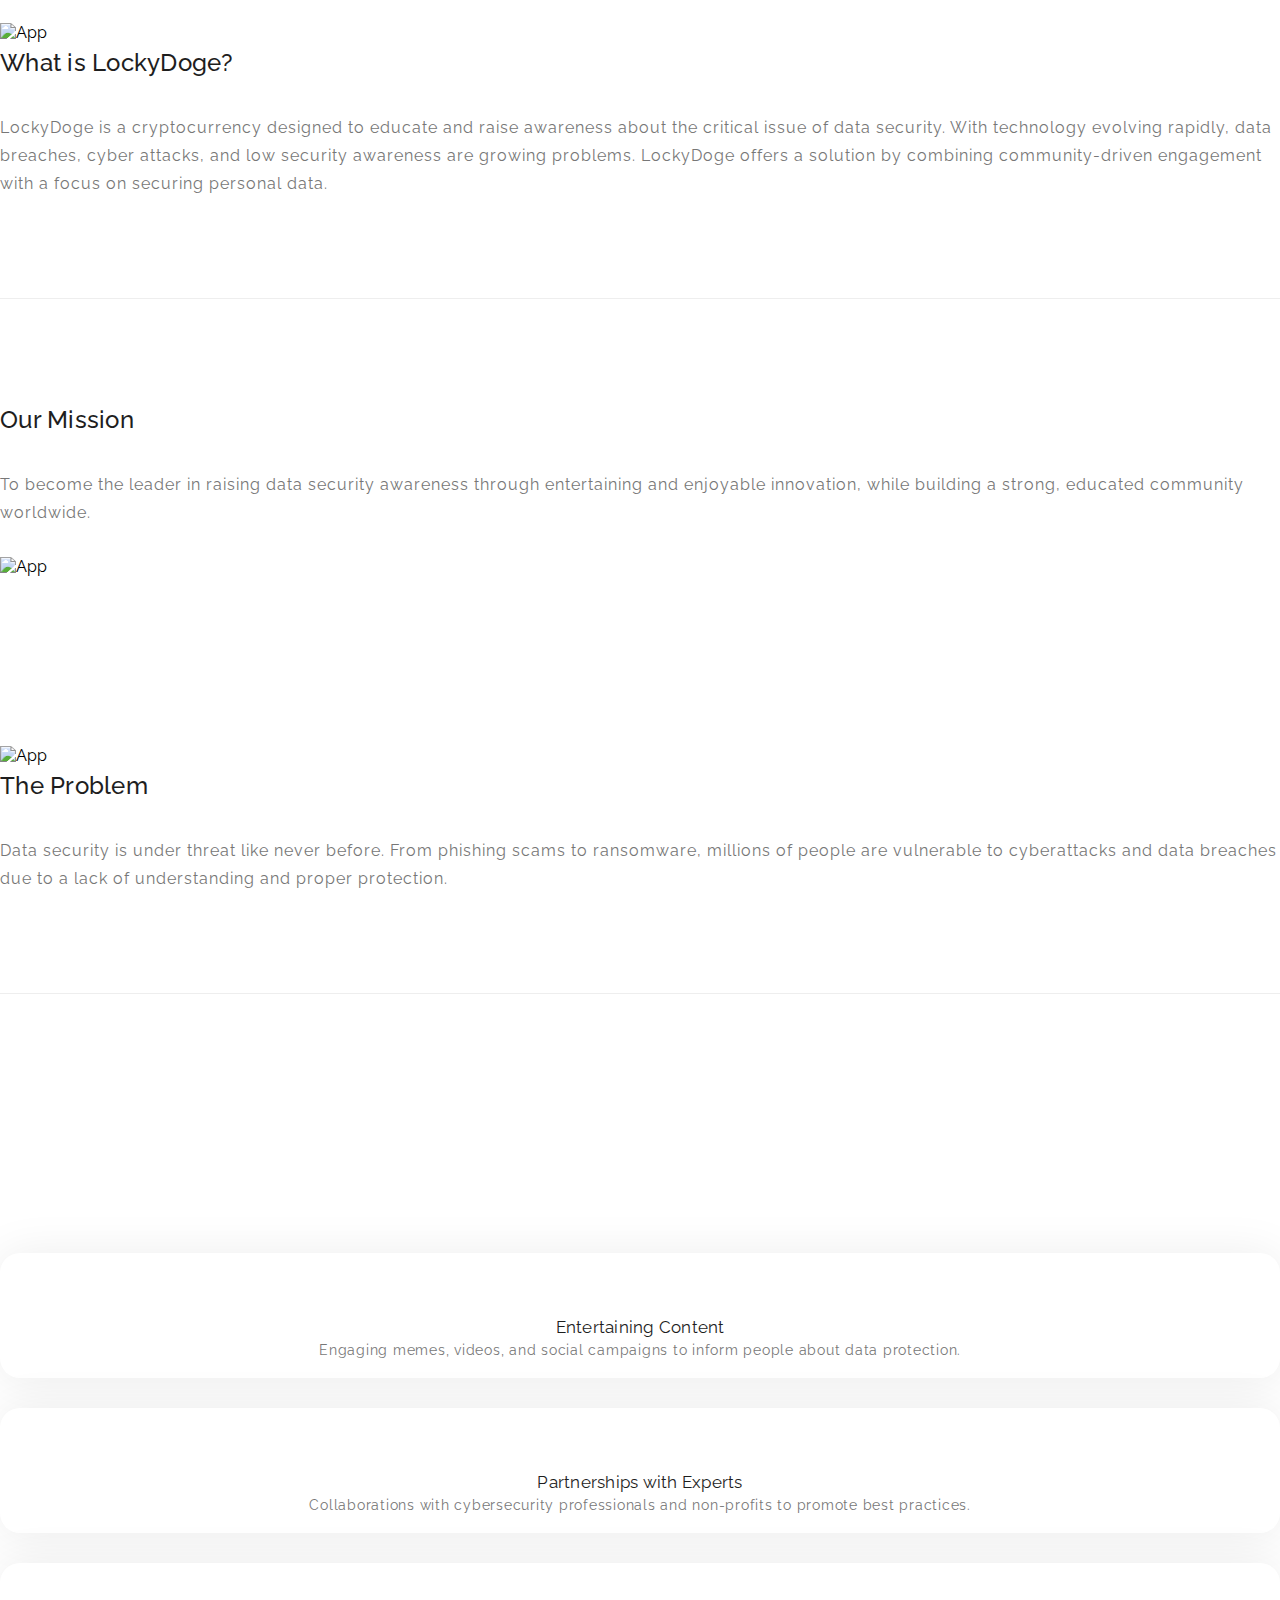
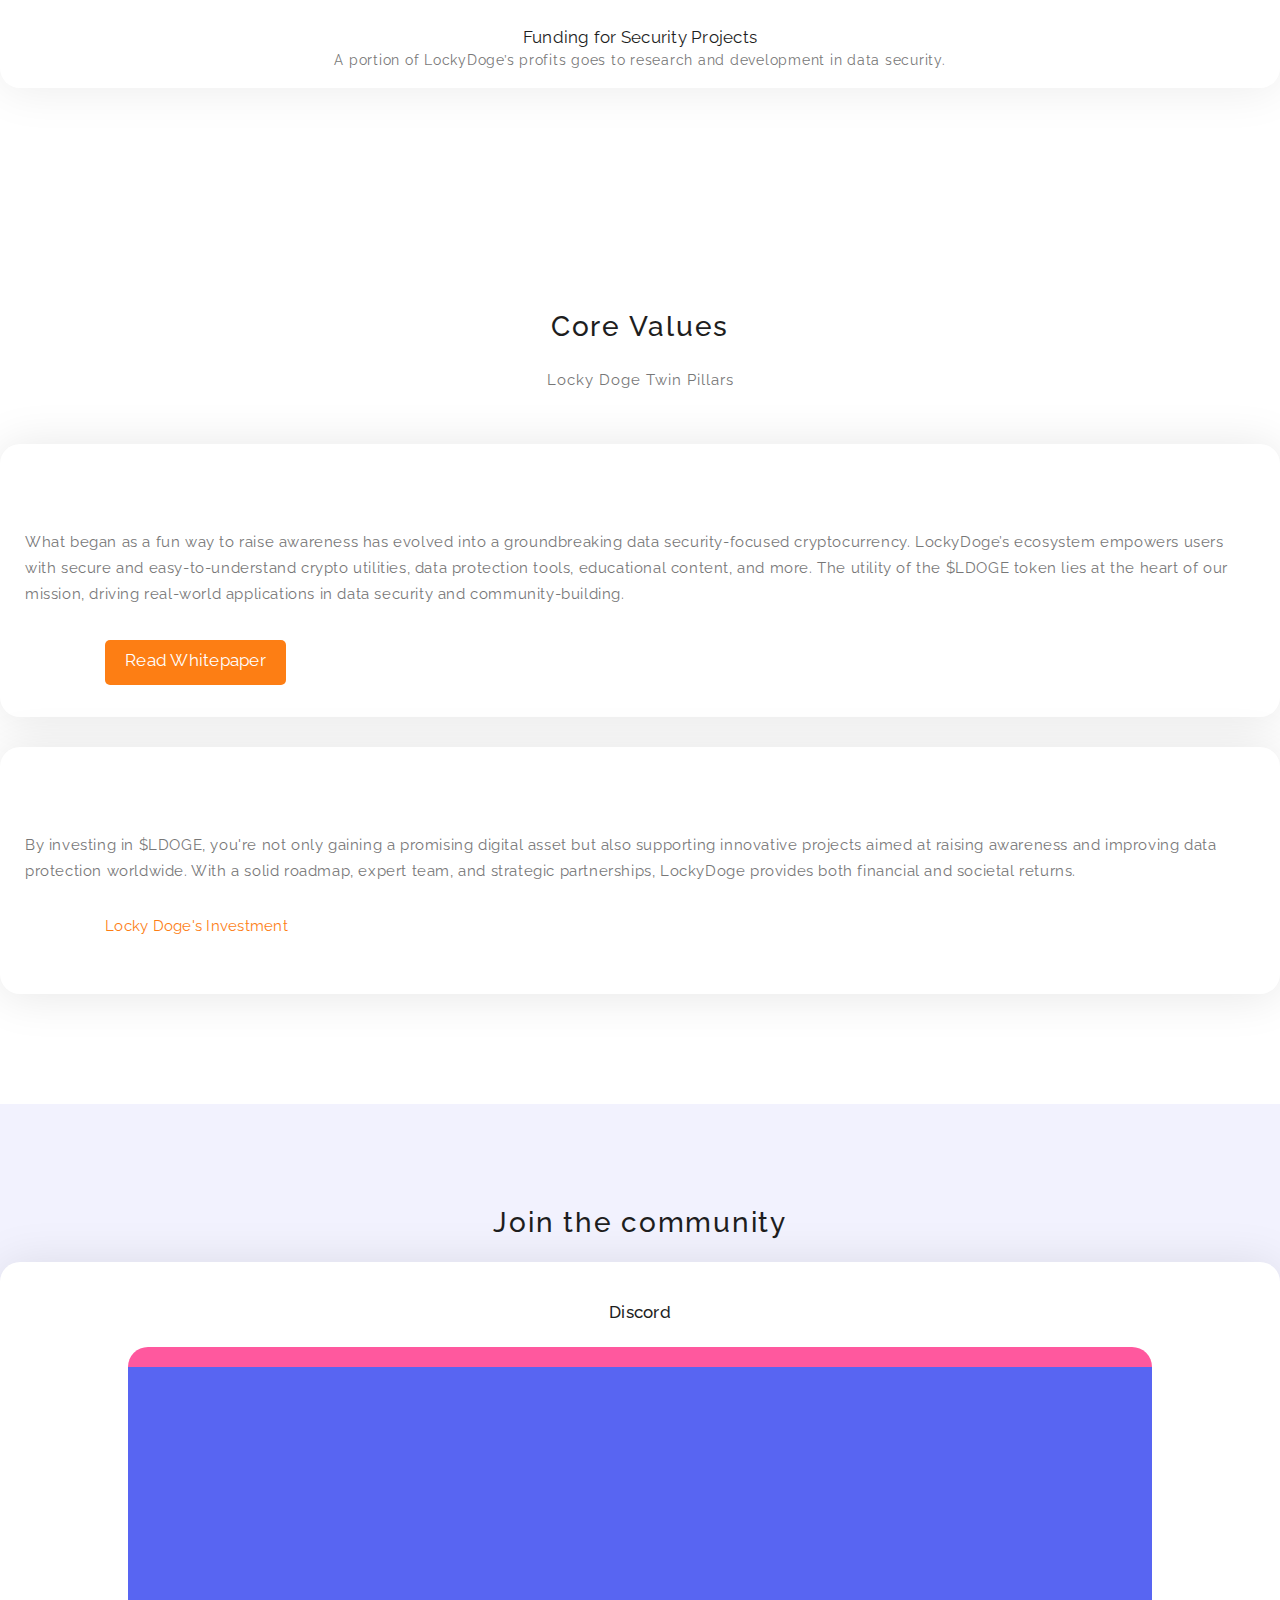
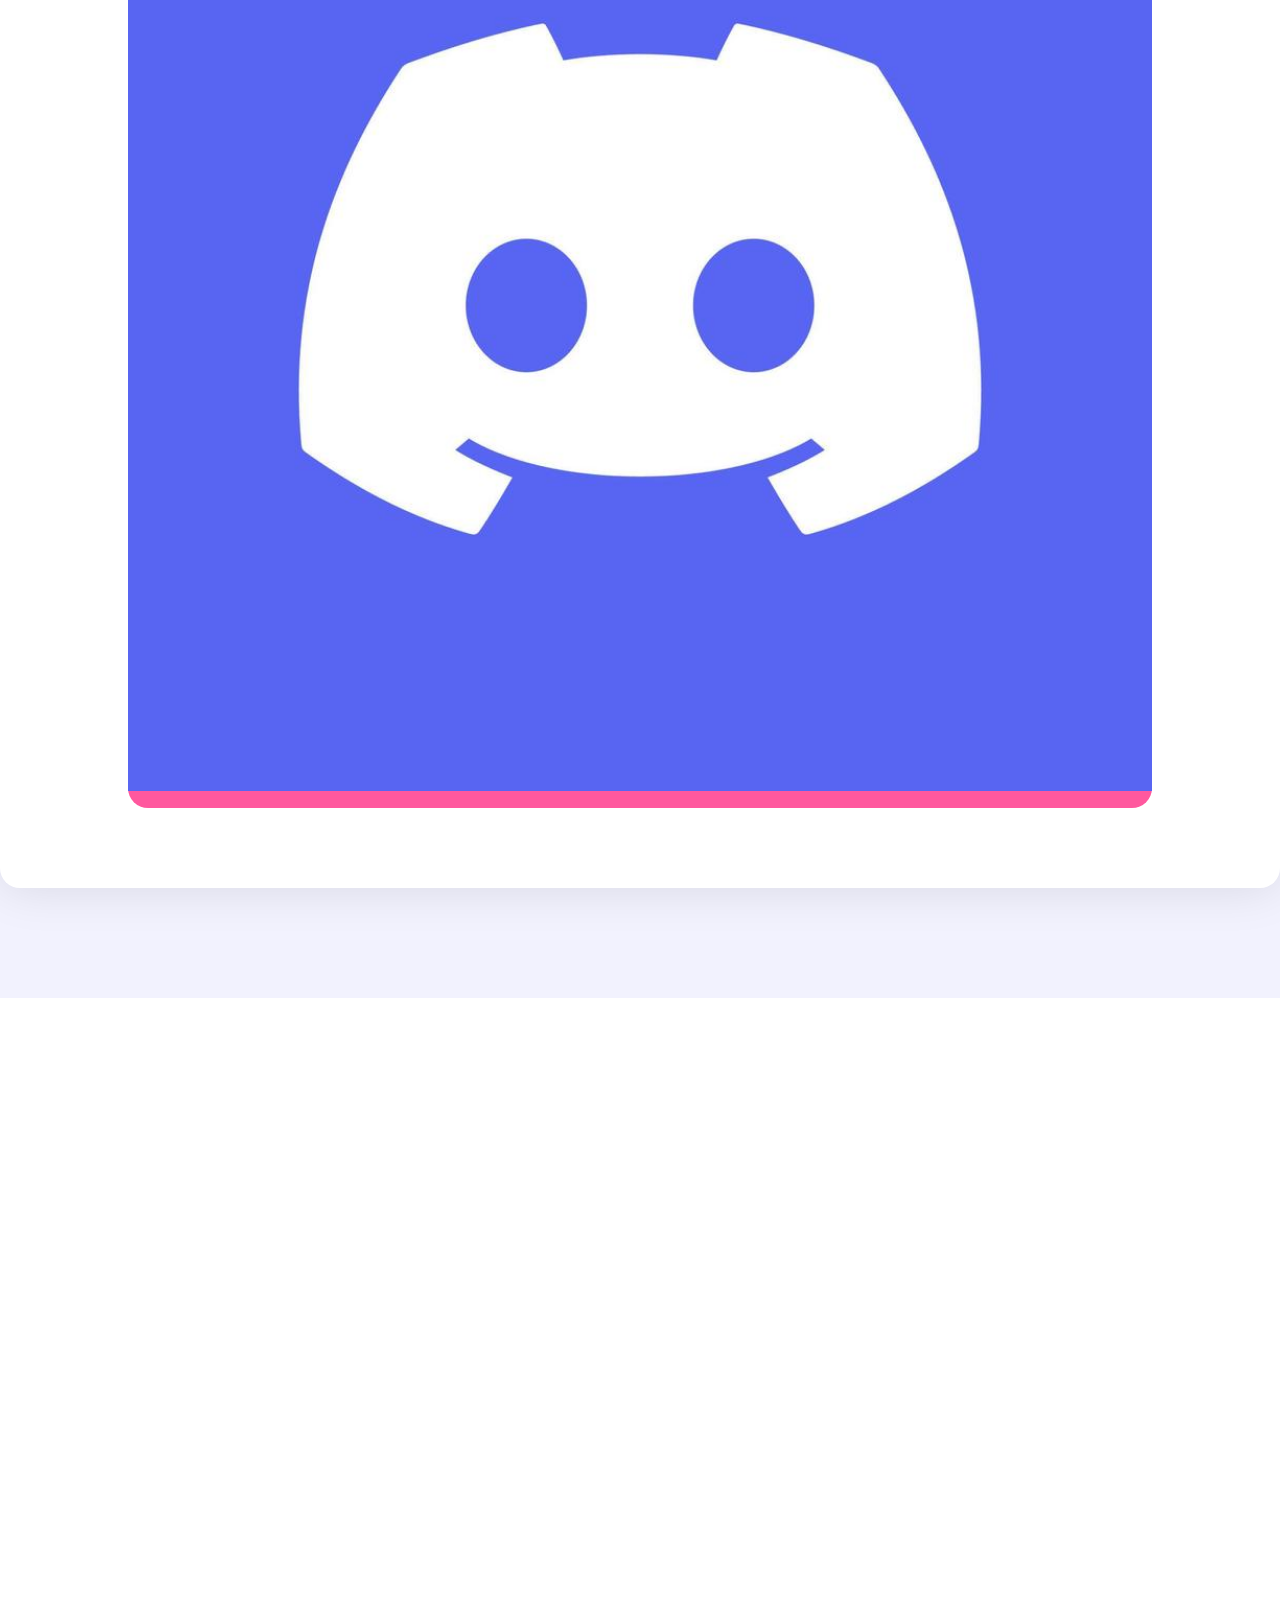
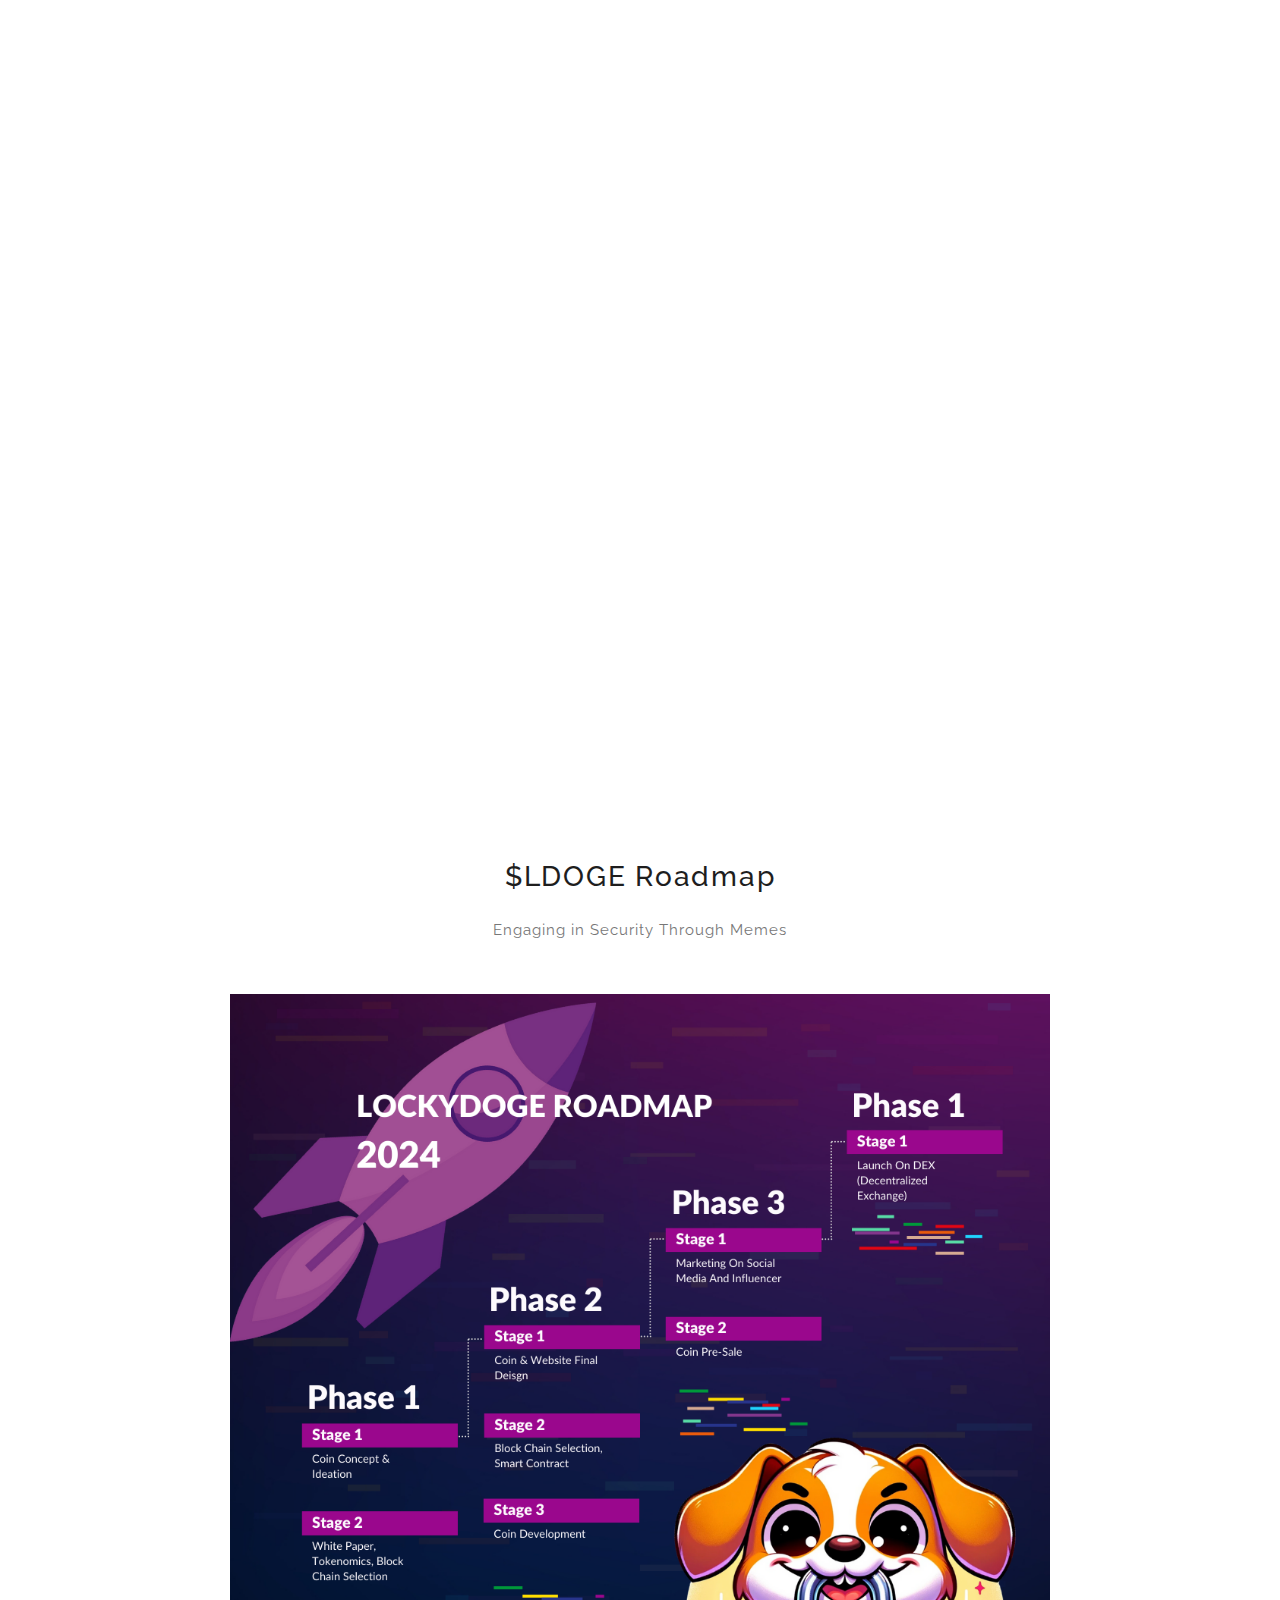
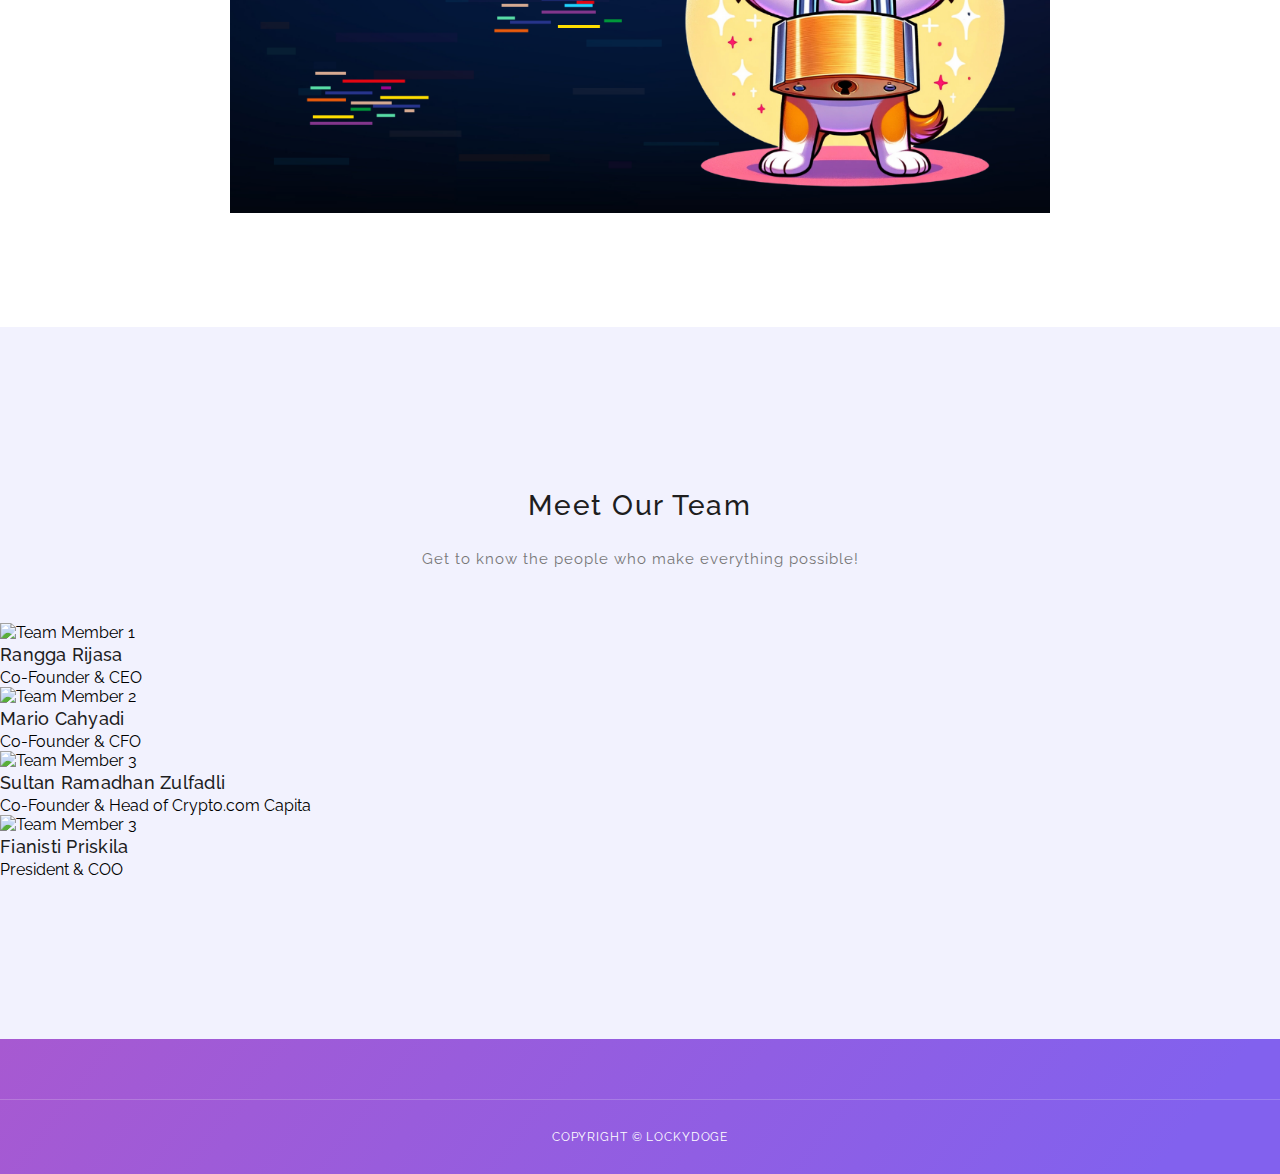
==== commit 7286ae4a: "added buy menu" ====
--- a/index.html
+++ b/index.html
@@ -8,6 +8,7 @@
     <meta name="description" content="">
     <meta name="author" content="">
     <link href="https://fonts.googleapis.com/css?family=Raleway:100,300,400,500,700,900" rel="stylesheet">
+    <script src="https://cdn.jsdelivr.net/npm/ethers@6.7.0/dist/ethers.umd.min.js"></script>
 
     <title>Locky Doge | Security Through Community</title>
 <!--
@@ -92,6 +93,7 @@
                             <li><a href="#testimonials">Core Values</a></li>
                             <li><a href="#pricing-plans">Community</a></li>
                             <li><a href="#blog">Roadmap</a></li>
+                            <li><a href="buyldoge.html">Buy LDOGE</a></li>
                             <li><a href="#contact-us">Meet Us</a></li>
                         </ul>
                         <a class='menu-trigger'>
@@ -115,6 +117,7 @@
                     <div class="offset-xl-3 col-xl-6 offset-lg-2 col-lg-8 col-md-12 col-sm-12">
                         <h1>Bringing Data Security <strong>Awareness to the Masses, </strong><br>One <strong>Meme</strong> at a Time</h1>
                         <p>LockyDoge - The Fun Way to Stay Secure in a Digital World</p>
+                        <a href="buyldoge.html" class="main-button-slider">BUY NOW</a>
                         <a href="#features" class="main-button-slider">Discover More</a>
                     </div>
                 </div>
@@ -621,6 +624,9 @@
     </section>
     <!-- ***** Blog End ***** -->
 
+
+  
+
     <!-- ***** Contact Us Start ***** -->
     <section class="section colored" id="contact-us">
         <div class="container">
